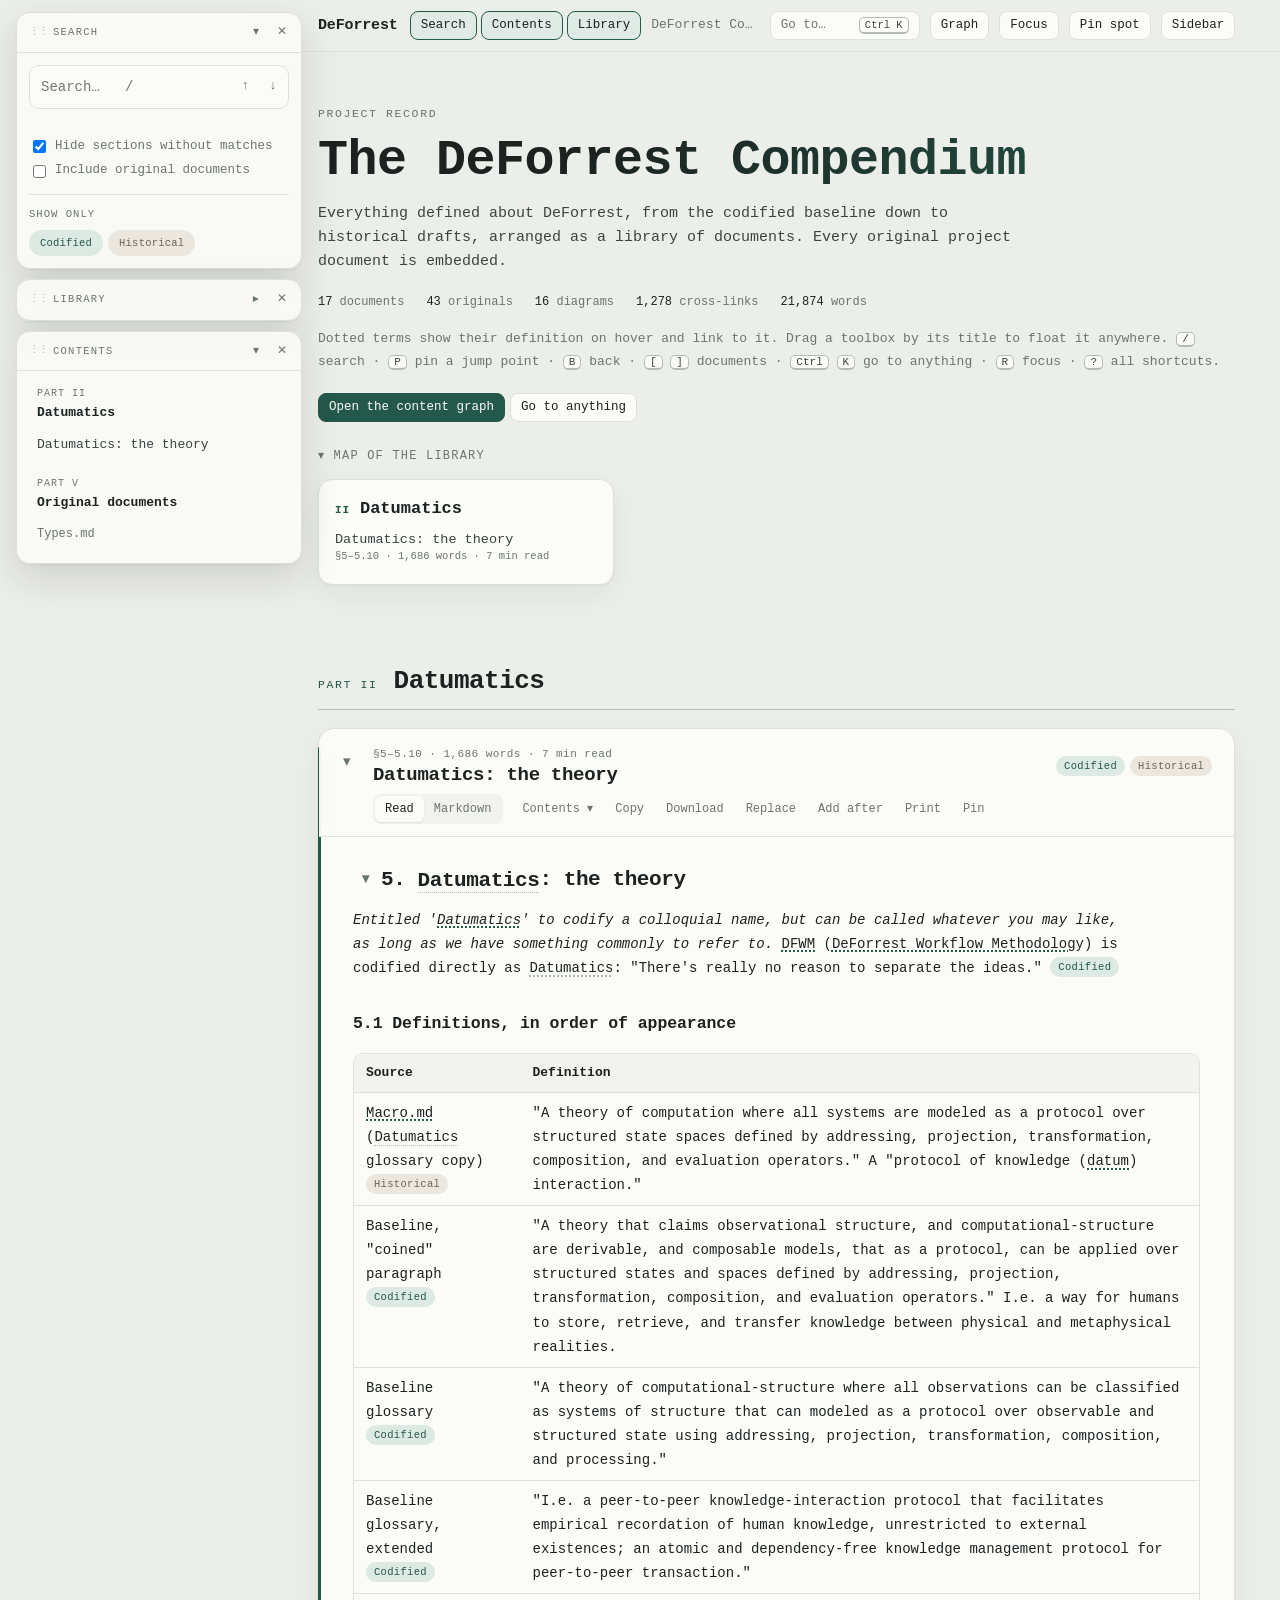
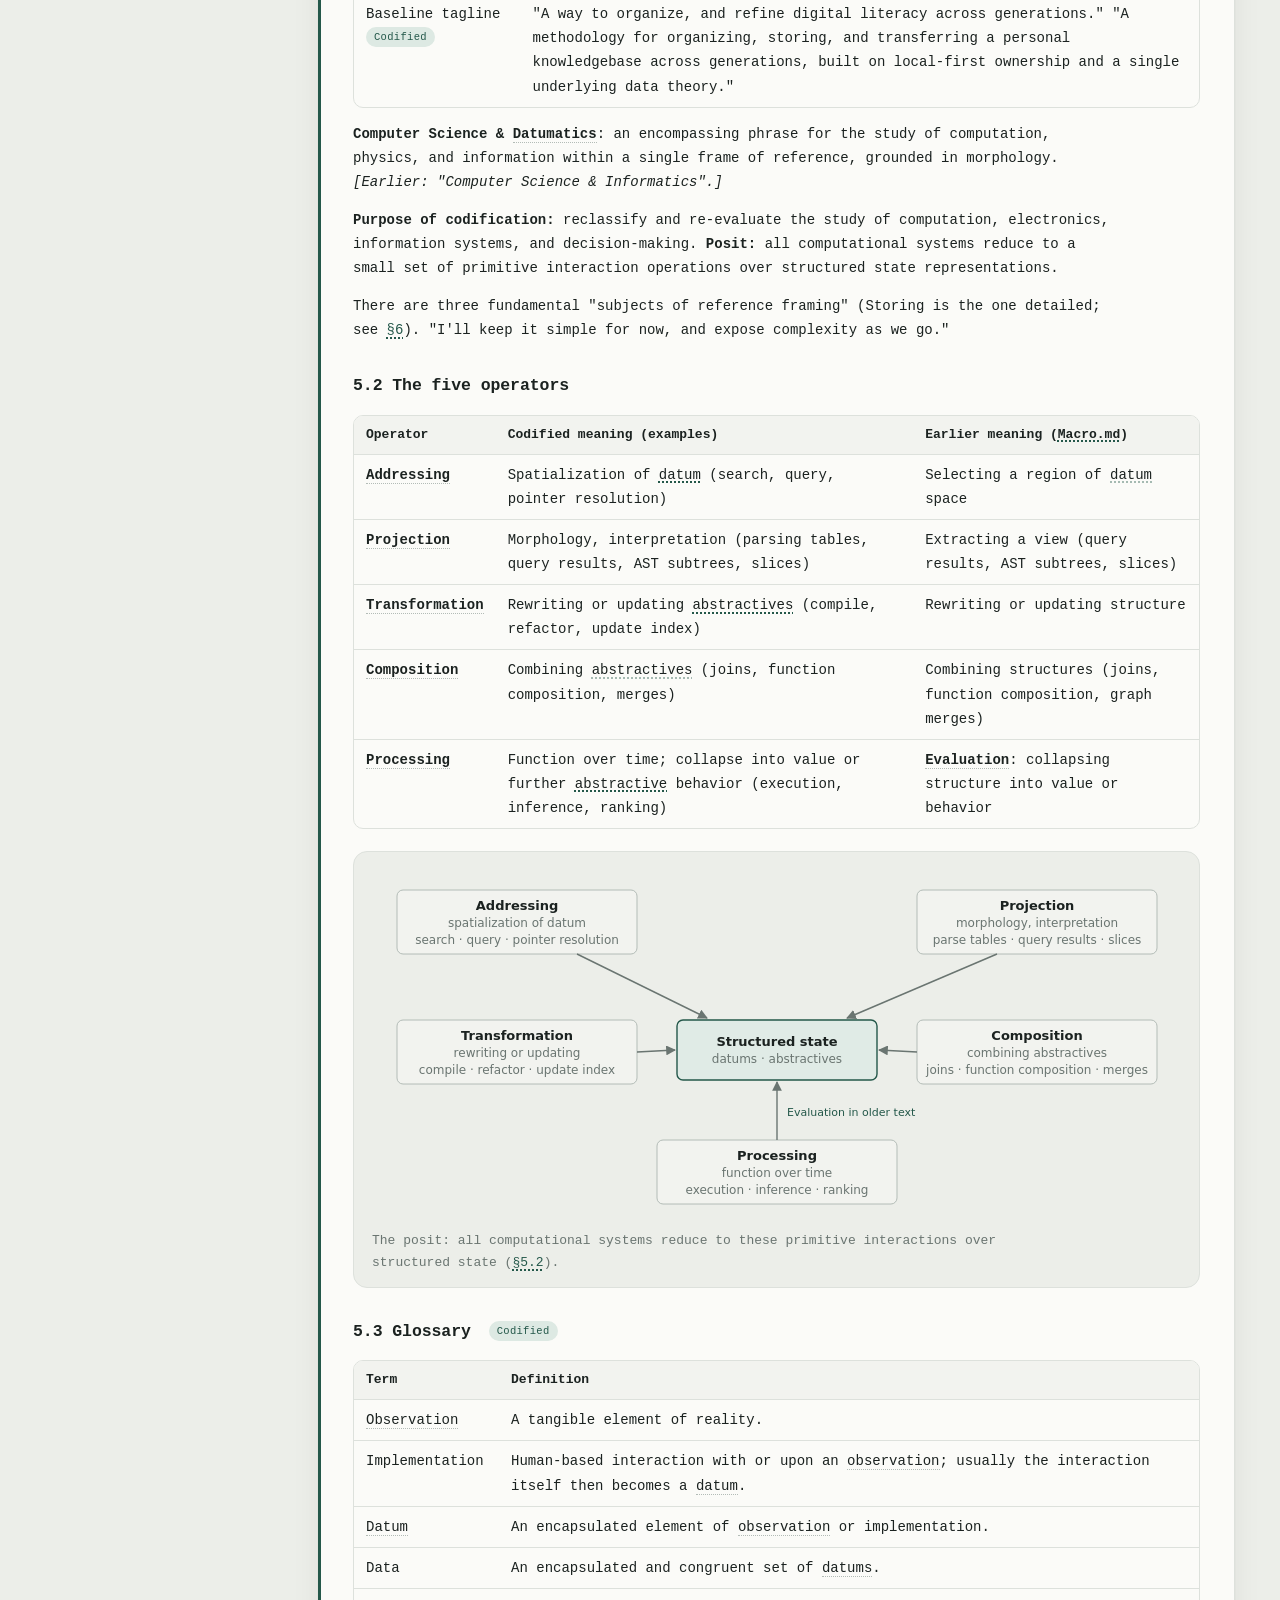
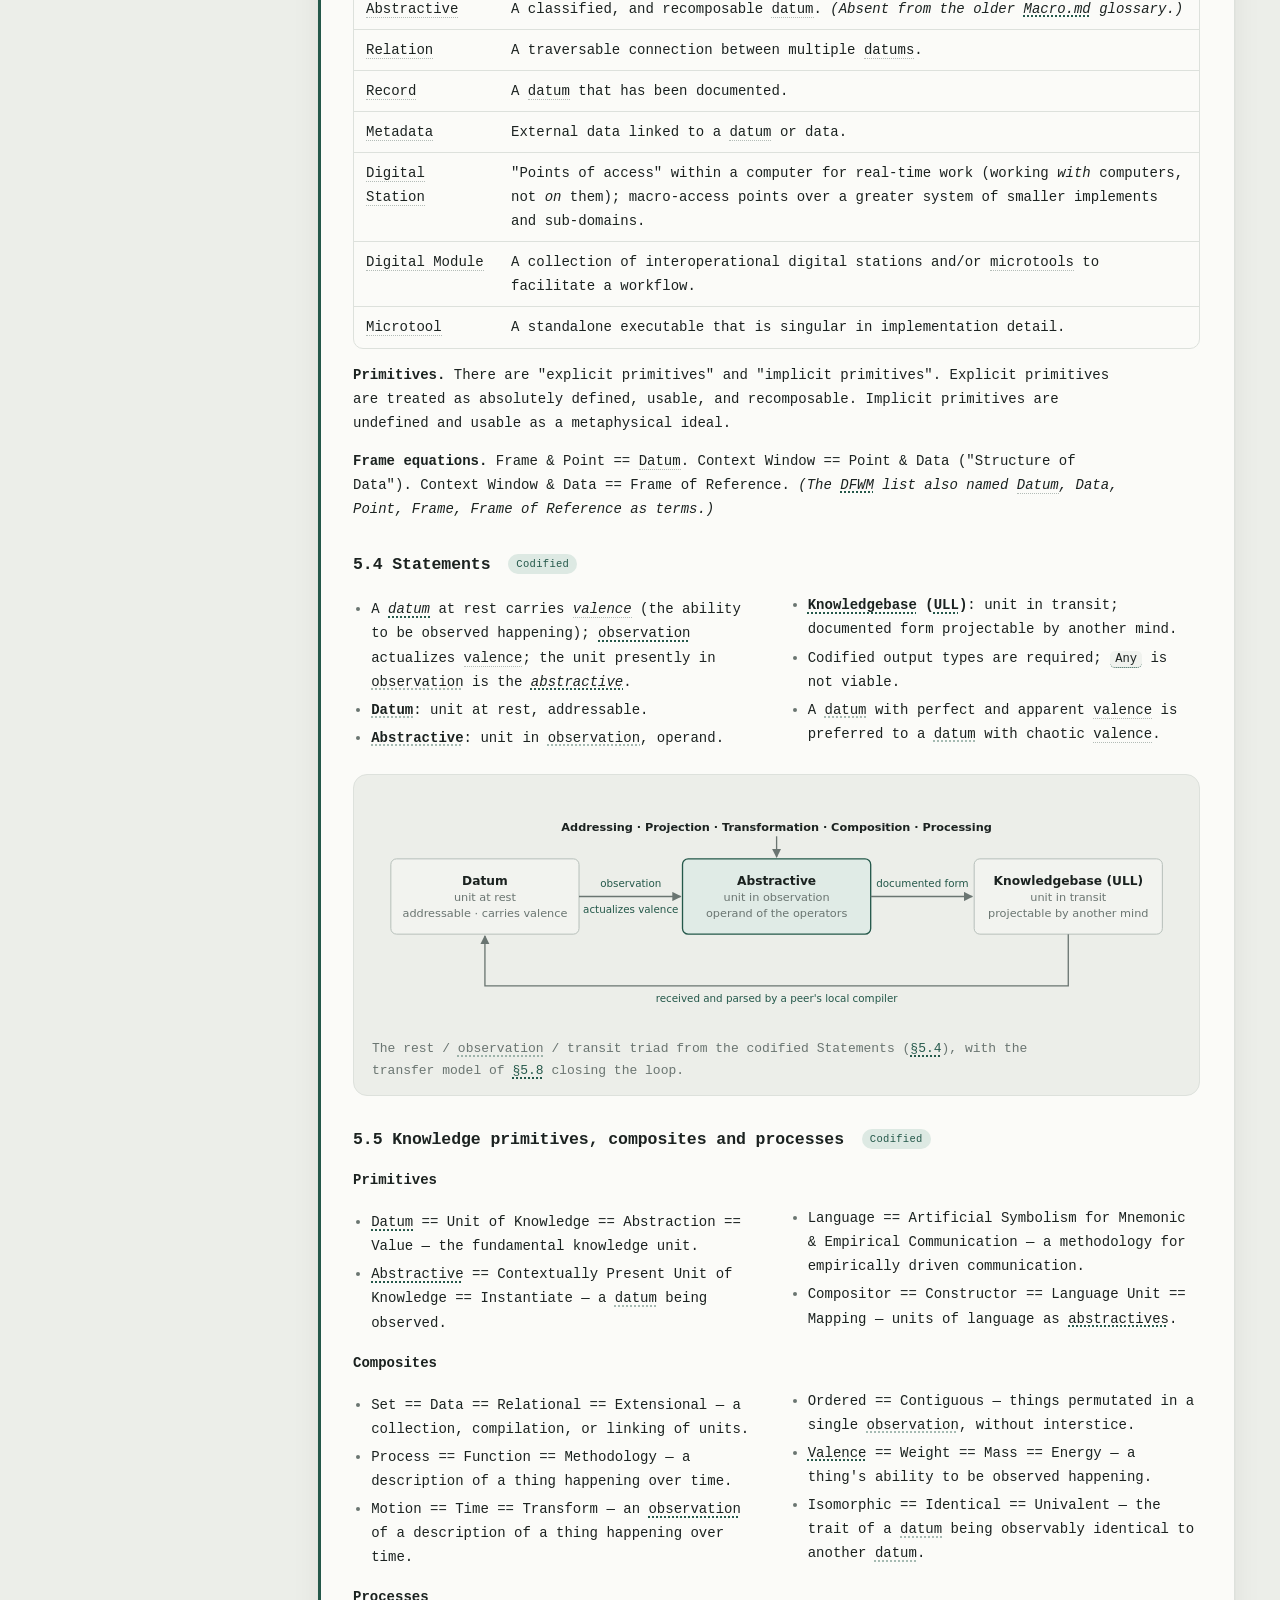
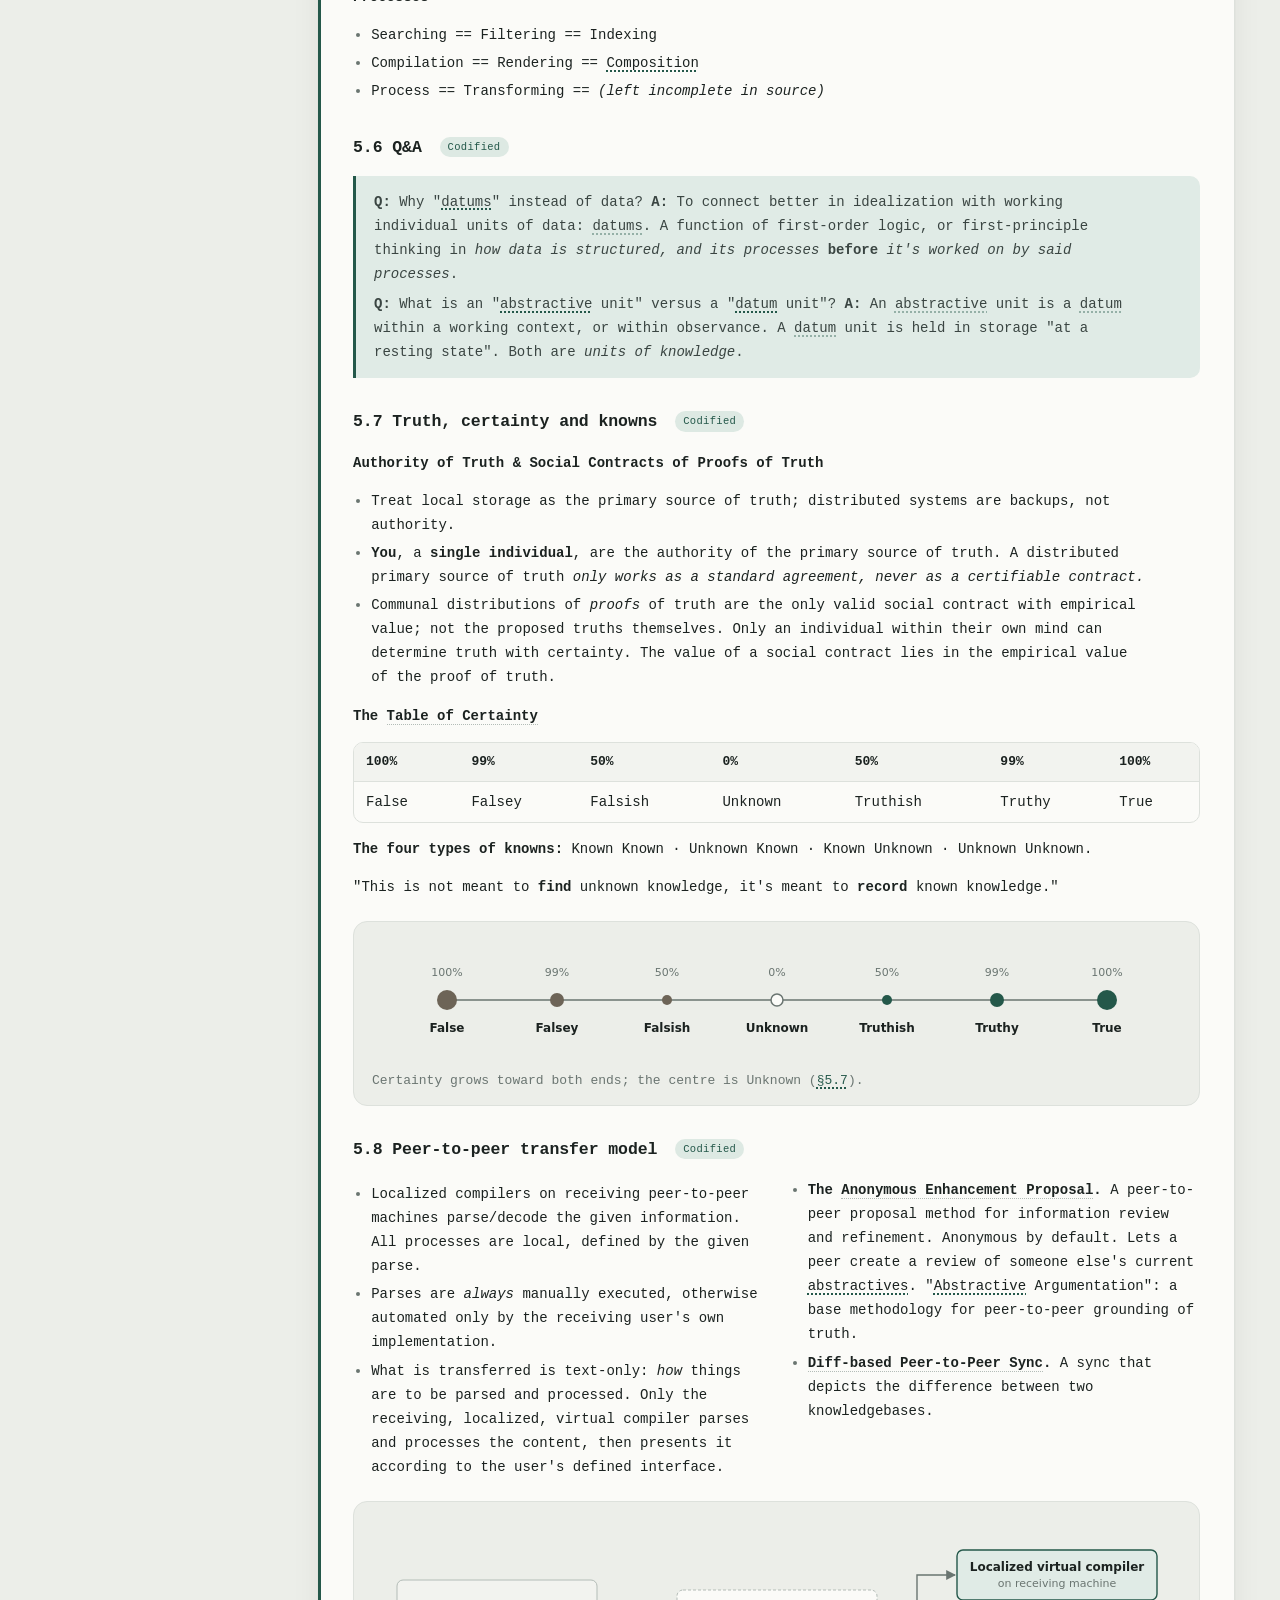
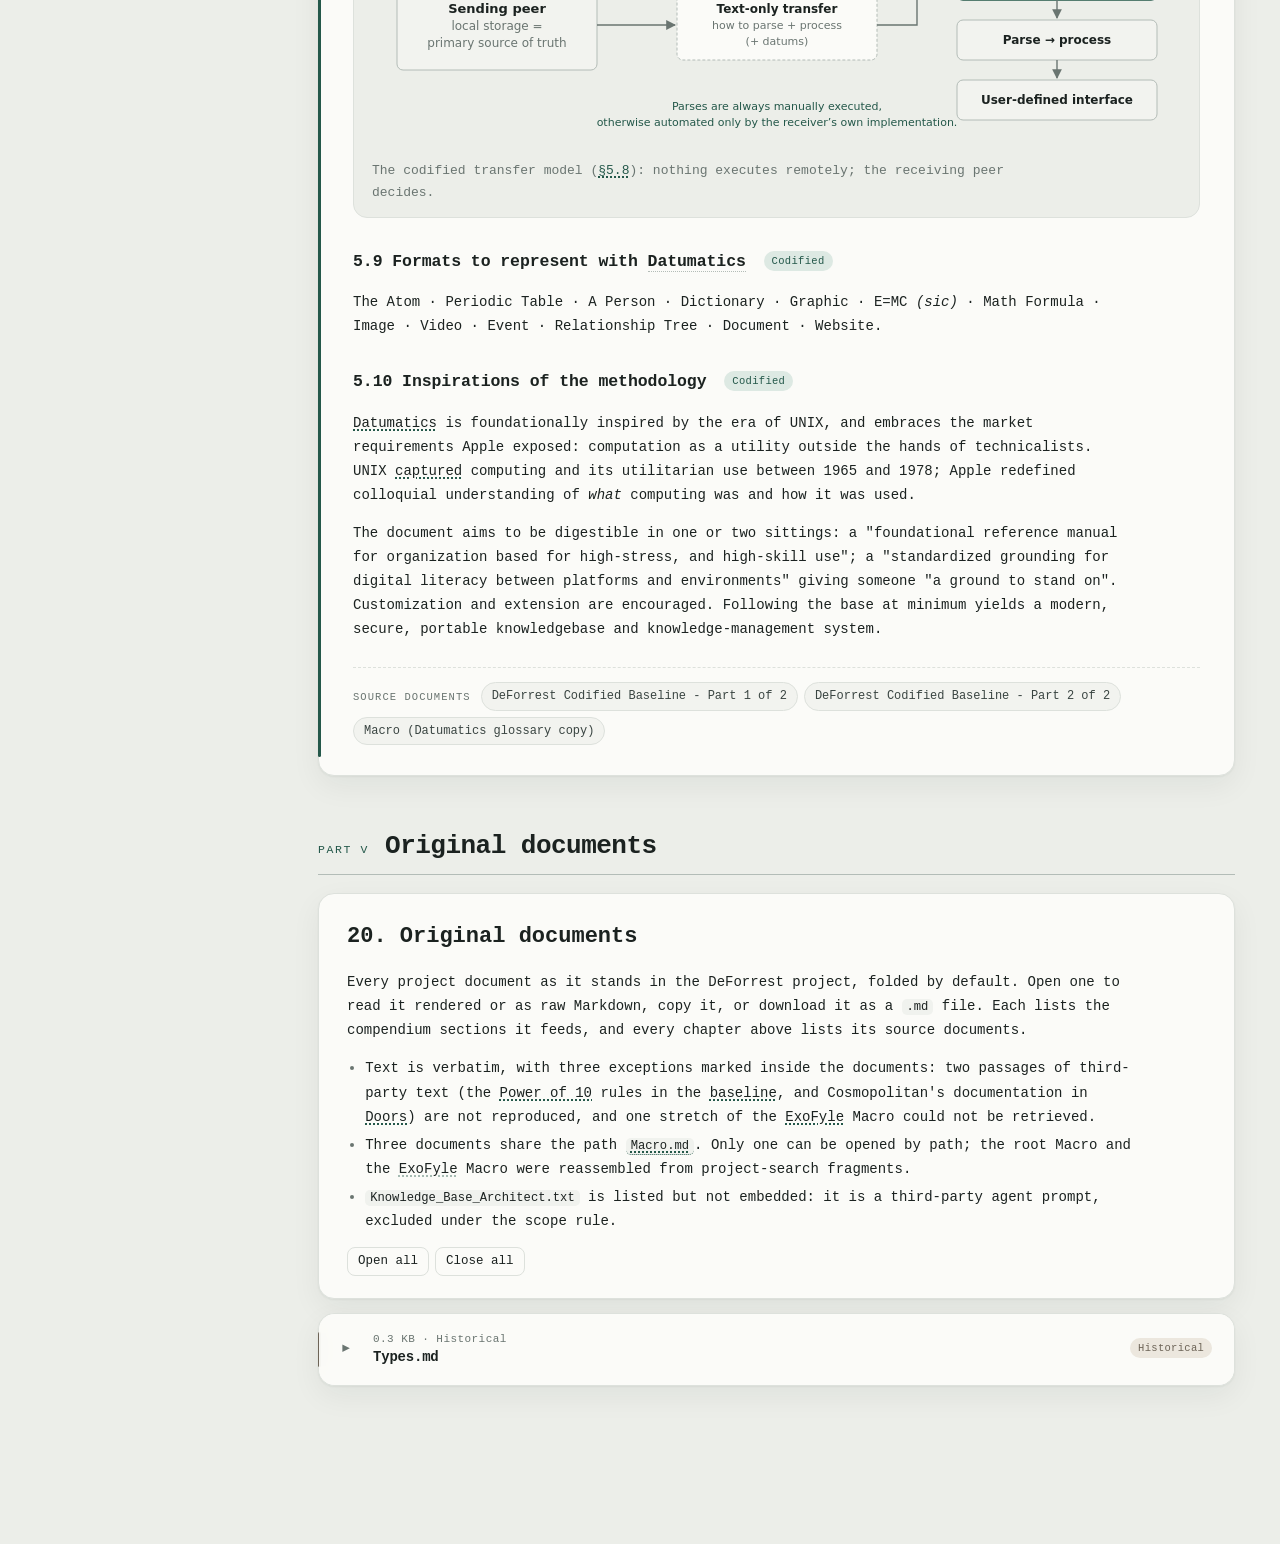
==== AI_Draft/index.html @ c31eb1cb "AI Draft to individual files, and begin migration" ====
<!DOCTYPE html>

<html lang="en">
<head>
<meta charset="utf-8"/>
<meta content="width=device-width, initial-scale=1" name="viewport"/>
<title>DeForrest Compendium</title>
<link rel="stylesheet" href="styles.css">

</head>
<body>
<div class="shell">
<div class="tb-stack" id="tb-stack">
<section aria-label="Search" class="toolbox" id="tb-search">
<header class="tb-head" title="Drag to move"><span aria-hidden="true" class="tb-grip">⋮⋮</span><span class="tb-title">Search</span>
<button aria-expanded="true" aria-label="Collapse Search" class="iconbtn" data-act="tb-collapse" type="button">▾</button><button aria-label="Hide Search" class="iconbtn" data-act="tb-hide" type="button">✕</button></header>
<div class="tb-body">
<div class="rail-block">
<div class="searchrow">
<input aria-label="Search" autocomplete="off" id="q" placeholder="Search…   /" spellcheck="false" type="search"/>
<button aria-label="Previous match" class="iconbtn" id="prevhit" title="Previous match (Shift+Enter)" type="button">↑</button>
<button aria-label="Next match" class="iconbtn" id="nexthit" title="Next match (Enter)" type="button">↓</button>
</div>
<div aria-live="polite" class="count" id="qcount"></div>
<div class="opts">
<label><input checked="" id="opt-hide" type="checkbox"/> Hide sections without matches</label>
<label><input id="opt-orig" type="checkbox"/> Include original documents</label>
</div>
</div>
<div class="rail-block">
<span class="rail-label">Show only</span>
<div class="chips" id="statuschips">
<button aria-pressed="false" class="chipbtn cod" data-st="cod" type="button">Codified</button>
<button aria-pressed="false" class="chipbtn his" data-st="his" type="button">Historical</button>
</div>
</div>
</div>
</section>
<section aria-label="Library" class="toolbox" id="tb-tools">
<header class="tb-head" title="Drag to move"><span aria-hidden="true" class="tb-grip">⋮⋮</span><span class="tb-title">Library</span>
<button aria-expanded="true" aria-label="Collapse Library" class="iconbtn" data-act="tb-collapse" type="button">▾</button><button aria-label="Hide Library" class="iconbtn" data-act="tb-hide" type="button">✕</button></header>
<div class="tb-body">
<div class="rail-block">
<div class="toolrow">
<button class="btn primary" data-act="add-doc" type="button">Add document</button>
<button class="btn" data-act="fold-all" type="button">Fold all</button>
<button class="btn" data-act="unfold-all" type="button">Unfold all</button>
<button class="btn" data-act="print-open" type="button">Print / PDF</button>
<button class="btn" data-act="theme" id="themebtn" type="button">Theme: auto</button>
<button aria-pressed="false" class="btn" data-act="edit-toggle" id="editbtn" type="button">Edit text</button>
<button aria-label="Keyboard shortcuts" class="btn" data-act="help" type="button">?</button>
<button class="btn" data-act="tb-reset" title="Put every toolbox back in the docked column" type="button">Reset toolboxes</button>
</div>
</div>
<div class="editpanel" id="editpanel">
<p id="editstatus">Edit text: choose “Edit section” on any section, change it, then press Done.</p>
<ul id="editlist"></ul>
<div class="toolrow">
<button class="btn primary" data-act="save-version" disabled="" id="savebtn" type="button">Write into page</button>
<button class="btn" data-act="download-html" type="button">Download page</button>
<button class="btn" data-act="copy-html" type="button">Copy HTML</button>
<button class="btn danger" data-act="discard" disabled="" id="discardbtn" type="button">Discard unsaved</button>
</div>
</div>
</div>
</section>
<section aria-label="Contents" class="toolbox" id="tb-contents">
<header class="tb-head" title="Drag to move"><span aria-hidden="true" class="tb-grip">⋮⋮</span><span class="tb-title">Contents</span>
<button aria-expanded="true" aria-label="Collapse Contents" class="iconbtn" data-act="tb-collapse" type="button">▾</button><button aria-label="Hide Contents" class="iconbtn" data-act="tb-hide" type="button">✕</button></header>
<div class="tb-body">
<nav aria-label="Contents" class="toc">

<div class="toc-part"><a class="toc-ptitle" href="#part-ii"><span>Part II</span>Datumatics</a><ol>
<li class="toc-doc"><a href="#d-datumatics-theory">Datumatics: the theory</a><ol><li class="lvl1"><a href="#datumatics">5. Datumatics: the theory</a></li><li class="lvl2"><a href="#datumatics-definitions">5.1 Definitions, in order of appearance</a></li><li class="lvl2"><a href="#operators">5.2 The five operators</a></li><li class="lvl2"><a href="#glossary">5.3 Glossary</a></li><li class="lvl2"><a href="#statements">5.4 Statements</a></li><li class="lvl2"><a href="#knowledge-primitives">5.5 Knowledge primitives, composites and processes</a></li><li class="lvl2"><a href="#datumatics-qa">5.6 Q&amp;A</a></li><li class="lvl2"><a href="#truth">5.7 Truth, certainty and knowns</a></li><li class="lvl2"><a href="#p2p-model">5.8 Peer-to-peer transfer model</a></li><li class="lvl2"><a href="#formats-to-represent">5.9 Formats to represent with Datumatics</a></li><li class="lvl2"><a href="#datumatics-inspiration">5.10 Inspirations of the methodology</a></li></ol></li>

</ol></div>

<div class="toc-part"><a class="toc-ptitle" href="#part-v"><span>Part V</span>Original documents</a><ol>

<li class="toc-orig"><a href="#doc-types">Types.md</a></li>

</ol></div>
</nav>
</div>
</section>
</div>
<main>
<div class="topbar">
<div aria-label="Toolboxes" class="tb-dock" role="toolbar"><span class="brandmark">DeForrest</span><button class="btn" data-act="tb-toggle" data-tb="tb-search" title="Show or hide the Search toolbox" type="button">Search</button><button class="btn" data-act="tb-toggle" data-tb="tb-contents" title="Show or hide the Contents toolbox" type="button">Contents</button><button class="btn" data-act="tb-toggle" data-tb="tb-tools" title="Show or hide the Library toolbox" type="button">Library</button></div>
<button class="btn" data-act="back" id="backbtn" title="Back to where you were (B)" type="button">← Back</button>
<div class="crumbs" id="crumbs">DeForrest Compendium</div>
<button class="btn kbtn" data-act="palette" title="Go to anything" type="button">Go to…<kbd>Ctrl K</kbd></button>
<button class="btn" data-act="graph" title="Content graph (V)" type="button">Graph</button>
<button aria-pressed="false" class="btn" data-act="focus" id="focusbtn" title="Focused reading (R)" type="button">Focus</button>
<button class="btn" data-act="pin-here" title="Pin this spot (P)" type="button">Pin spot</button>
<button aria-pressed="false" class="btn" data-act="pins-toggle" id="pinsbtn" title="Jump points and terms (J)" type="button">Sidebar<span class="pincount" id="pincount"></span></button>
<div class="progress" id="progress"></div>
</div>
<div class="wrap">
<header class="masthead">
<div class="eyebrow">Project record</div>
<h1 class="title">The DeForrest Compendium</h1>
<p class="lede">Everything defined about DeForrest, from the codified baseline down to historical drafts, arranged as a library of documents. Every original project document is embedded.</p>
<div class="facts">
<span><b>17</b> documents</span>
<span><b>43</b> originals</span>
<span><b>16</b> diagrams</span>
<span><b>1,278</b> cross-links</span>
<span><b>21,874</b> words</span>
</div>
<p class="hint">Dotted terms show their definition on hover and link to it. Drag a toolbox by its title to float it anywhere. <kbd>/</kbd> search · <kbd>P</kbd> pin a jump point · <kbd>B</kbd> back · <kbd>[</kbd> <kbd>]</kbd> documents · <kbd>Ctrl</kbd> <kbd>K</kbd> go to anything · <kbd>R</kbd> focus · <kbd>?</kbd> all shortcuts.</p>
<div class="toolrow" style="margin-top:20px"><button class="btn primary" data-act="graph" type="button">Open the content graph</button><button class="btn" data-act="palette" type="button">Go to anything</button></div>
<details class="mapwrap" open=""><summary>Map of the library</summary><nav aria-label="Map of this document" class="docmap"><div class="mappart"><a class="mapptitle" href="#part-ii"><span class="mapnum">II</span>Datumatics</a><ul><li><a href="#d-datumatics-theory">Datumatics: the theory</a> <span class="mapk">§5–5.10 · 1,686 words · 7 min read</span></li></ul></div></nav></details>
</header>
<div id="print-front"></div>
<div id="doc"><div id="library"><section class="lib-part" id="part-ii"><header class="part-head"><span class="part-kicker">Part II</span><h1 class="part-title">Datumatics</h1></header><article class="dcard" data-doc="datumatics-theory" data-status="cod his" data-title="Datumatics: the theory" id="d-datumatics-theory"><header class="d-head"><button aria-expanded="true" aria-label="Fold document" class="d-fold" data-act="dfold" type="button">▾</button><div class="d-titles"><div class="d-kicker">§5–5.10 · 1,686 words · 7 min read</div><div aria-level="2" class="d-title" role="heading">Datumatics: the theory</div></div><div class="d-tags"><span class="tag cod" data-tip="Codified: text from Robert’s codified baseline. Authoritative." tabindex="0">Codified</span><span class="tag his" data-tip="Historical: earlier project documents. Uncodified; the baseline governs on conflict." tabindex="0">Historical</span></div><div class="d-bar" role="toolbar"><div class="seg"><button class="segbtn on" data-act="view-rendered" type="button">Read</button><button class="segbtn" data-act="view-raw" type="button">Markdown</button></div><button class="tbtn" data-act="copy-raw" data-tip="Copy this document as Markdown" type="button">Copy</button><button class="tbtn" data-act="dl-doc" data-tip="Download as Markdown; diagrams are included as SVG files in a .zip" type="button">Download</button><button class="tbtn" data-act="replace-doc" data-tip="Replace this document with an uploaded file" type="button">Replace</button><button class="tbtn" data-act="add-after" data-tip="Add a new document after this one" type="button">Add after</button><button class="tbtn" data-act="print-doc" data-tip="Print this document (US Letter or A4), or save it as a PDF" type="button">Print</button><button class="tbtn" data-act="pin-doc" data-tip="Pin this document to the jump list" type="button">Pin</button></div></header><div class="d-body"><div class="d-view d-rendered"><section class="chapter" id="sec-datumatics"><h1 id="datumatics"><button aria-expanded="true" aria-label="Fold chapter" class="fold" data-act="fold" type="button">▾</button>5. <span class="gl" data-tip="Datumatics: a theory of computational structure in which observations are systems of structure, modeled as a protocol over observable, structured state. Absorbed DFWM." tabindex="0">Datumatics</span>: the theory<button aria-label="Copy link to this section" class="hlink" data-act="copy-link" data-id="datumatics" data-tip="Copy link to this section" type="button">#</button></h1>
<div class="part intro" data-pid="datumatics-intro" data-status="cod"><p><em>Entitled '<a class="xref term" data-tip="Datumatics: a theory of computational structure in which observations are systems of structure, modeled as a protocol over observable, structured state. Absorbed DFWM." href="#datumatics-definitions">Datumatics</a>' to codify a colloquial name, but can be called whatever you may like, as long as we have something commonly to refer to.</em> <a class="xref term" data-tip="DeForrest Workflow Methodology: the retired name, codified directly as Datumatics." href="#methodology">DFWM</a> (<a class="xref term" data-tip="DeForrest Workflow Methodology (DFWM): retired name, codified directly as Datumatics." href="#methodology">DeForrest Workflow Methodology</a>) is codified directly as <a class="xref term rep" data-tip="Datumatics: a theory of computational structure in which observations are systems of structure, modeled as a protocol over observable, structured state. Absorbed DFWM." href="#datumatics-definitions">Datumatics</a>: "There's really no reason to separate the ideas." <span class="tag cod" data-tip="Codified: text from Robert’s codified baseline. Authoritative." tabindex="0">Codified</span></p></div>
<div class="part" data-pid="datumatics-definitions" data-status="cod his"><h2 id="datumatics-definitions">5.1 Definitions, in order of appearance<button aria-label="Copy link to this section" class="hlink" data-act="copy-link" data-id="datumatics-definitions" data-tip="Copy link to this section" type="button">#</button></h2>
<div class="scroll"><table>
<thead>
<tr>
<th>Source</th>
<th>Definition</th>
</tr>
</thead>
<tbody>
<tr>
<td><a class="xref term" data-tip="Macro.md: the top-most root file of any subject or project." href="#kb-structure">Macro.md</a> (<span class="gl" data-tip="Datumatics: a theory of computational structure in which observations are systems of structure, modeled as a protocol over observable, structured state. Absorbed DFWM." tabindex="0">Datumatics</span> glossary copy) <span class="tag his" data-tip="Historical: earlier project documents. Uncodified; the baseline governs on conflict." tabindex="0">Historical</span></td>
<td>"A theory of computation where all systems are modeled as a protocol over structured state spaces defined by addressing, projection, transformation, composition, and evaluation operators." A "protocol of knowledge (<a class="xref term" data-tip="Datum: an encapsulated element of observation or implementation. At rest, addressable, carries valence." href="#glossary">datum</a>) interaction."</td>
</tr>
<tr>
<td>Baseline, "coined" paragraph <span class="tag cod" data-tip="Codified: text from Robert’s codified baseline. Authoritative." tabindex="0">Codified</span></td>
<td>"A theory that claims observational structure, and computational-structure are derivable, and composable models, that as a protocol, can be applied over structured states and spaces defined by addressing, projection, transformation, composition, and evaluation operators." I.e. a way for humans to store, retrieve, and transfer knowledge between physical and metaphysical realities.</td>
</tr>
<tr>
<td>Baseline glossary <span class="tag cod" data-tip="Codified: text from Robert’s codified baseline. Authoritative." tabindex="0">Codified</span></td>
<td>"A theory of computational-structure where all observations can be classified as systems of structure that can modeled as a protocol over observable and structured state using addressing, projection, transformation, composition, and processing."</td>
</tr>
<tr>
<td>Baseline glossary, extended <span class="tag cod" data-tip="Codified: text from Robert’s codified baseline. Authoritative." tabindex="0">Codified</span></td>
<td>"I.e. a peer-to-peer knowledge-interaction protocol that facilitates empirical recordation of human knowledge, unrestricted to external existences; an atomic and dependency-free knowledge management protocol for peer-to-peer transaction."</td>
</tr>
<tr>
<td>Baseline tagline <span class="tag cod" data-tip="Codified: text from Robert’s codified baseline. Authoritative." tabindex="0">Codified</span></td>
<td>"A way to organize, and refine digital literacy across generations." "A methodology for organizing, storing, and transferring a personal knowledgebase across generations, built on local-first ownership and a single underlying data theory."</td>
</tr>
</tbody>
</table></div>
<p><strong>Computer Science &amp; <span class="gl" data-tip="Datumatics: a theory of computational structure in which observations are systems of structure, modeled as a protocol over observable, structured state. Absorbed DFWM." tabindex="0">Datumatics</span></strong>: an encompassing phrase for the study of computation, physics, and information within a single frame of reference, grounded in morphology. <em>[Earlier: "Computer Science &amp; Informatics".]</em></p>
<p><strong>Purpose of codification:</strong> reclassify and re-evaluate the study of computation, electronics, information systems, and decision-making.
<strong>Posit:</strong> all computational systems reduce to a small set of primitive interaction operations over structured state representations.</p>
<p>There are three fundamental "subjects of reference framing" (Storing is the one detailed; see <a class="xref secref" data-tip="6. Datumatics: the methodology (formerly DFWM)" href="#methodology">§6</a>). "I'll keep it simple for now, and expose complexity as we go."</p>
</div><div class="part" data-pid="operators" data-status="mixed"><h2 id="operators">5.2 The five operators<button aria-label="Copy link to this section" class="hlink" data-act="copy-link" data-id="operators" data-tip="Copy link to this section" type="button">#</button></h2>
<div class="scroll"><table>
<thead>
<tr>
<th>Operator</th>
<th>Codified meaning (examples)</th>
<th>Earlier meaning (<a class="xref term" data-tip="Macro.md: the top-most root file of any subject or project." href="#kb-structure">Macro.md</a>)</th>
</tr>
</thead>
<tbody>
<tr>
<td><strong><span class="gl" data-tip="Addressing: spatialization of datum (search, query, pointer resolution)." tabindex="0">Addressing</span></strong></td>
<td>Spatialization of <a class="xref term" data-tip="Datum: an encapsulated element of observation or implementation. At rest, addressable, carries valence." href="#glossary">datum</a> (search, query, pointer resolution)</td>
<td>Selecting a region of <a class="xref term rep" data-tip="Datum: an encapsulated element of observation or implementation. At rest, addressable, carries valence." href="#glossary">datum</a> space</td>
</tr>
<tr>
<td><strong><span class="gl" data-tip="Projection: morphology and interpretation (parse tables, query results, slices)." tabindex="0">Projection</span></strong></td>
<td>Morphology, interpretation (parsing tables, query results, AST subtrees, slices)</td>
<td>Extracting a view (query results, AST subtrees, slices)</td>
</tr>
<tr>
<td><strong><span class="gl" data-tip="Transformation: rewriting or updating abstractives (compile, refactor, reindex)." tabindex="0">Transformation</span></strong></td>
<td>Rewriting or updating <a class="xref term" data-tip="Abstractives: classified, recomposable datums; units in observation." href="#glossary">abstractives</a> (compile, refactor, update index)</td>
<td>Rewriting or updating structure</td>
</tr>
<tr>
<td><strong><span class="gl" data-tip="Composition: combining abstractives (joins, function composition, merges)." tabindex="0">Composition</span></strong></td>
<td>Combining <a class="xref term rep" data-tip="Abstractives: classified, recomposable datums; units in observation." href="#glossary">abstractives</a> (joins, function composition, merges)</td>
<td>Combining structures (joins, function composition, graph merges)</td>
</tr>
<tr>
<td><strong><span class="gl" data-tip="Processing: function over time; collapse into value or further abstractive behavior. The codified fifth operator." tabindex="0">Processing</span></strong></td>
<td>Function over time; collapse into value or further <a class="xref term" data-tip="Abstractive: a classified, recomposable datum; the unit in observation; the operand." href="#glossary">abstractive</a> behavior (execution, inference, ranking)</td>
<td><strong><span class="gl" data-tip="Evaluation: the older name for the fifth operator." tabindex="0">Evaluation</span></strong>: collapsing structure into value or behavior</td>
</tr>
</tbody>
</table></div>
<figure class="dg" data-fig="operators"><div class="dg-wrap"><svg aria-label="Five operators acting on structured state" role="img" style="max-width:800px" viewbox="0 0 800 350"><defs><marker id="f5-a" markerheight="7" markerwidth="7" orient="auto-start-reverse" refx="9" refy="5" viewbox="0 0 10 10"><path class="ah" d="M0,0 L10,5 L0,10 z"></path></marker></defs><rect class="na" height="60" rx="6" width="200" x="300" y="150"></rect><text class="tb" font-size="13" text-anchor="middle" x="400.0" y="176.1">Structured state</text><text class="ts" font-size="12" text-anchor="middle" x="400.0" y="193.1">datums · abstractives</text><rect class="n" height="64" rx="6" width="240" x="20" y="20"></rect><text class="tb" font-size="13" text-anchor="middle" x="140.0" y="39.5">Addressing</text><text class="ts" font-size="12" text-anchor="middle" x="140.0" y="56.5">spatialization of datum</text><text class="ts" font-size="12" text-anchor="middle" x="140.0" y="73.5">search · query · pointer resolution</text><rect class="n" height="64" rx="6" width="240" x="540" y="20"></rect><text class="tb" font-size="13" text-anchor="middle" x="660.0" y="39.5">Projection</text><text class="ts" font-size="12" text-anchor="middle" x="660.0" y="56.5">morphology, interpretation</text><text class="ts" font-size="12" text-anchor="middle" x="660.0" y="73.5">parse tables · query results · slices</text><rect class="n" height="64" rx="6" width="240" x="20" y="150"></rect><text class="tb" font-size="13" text-anchor="middle" x="140.0" y="169.6">Transformation</text><text class="ts" font-size="12" text-anchor="middle" x="140.0" y="186.6">rewriting or updating</text><text class="ts" font-size="12" text-anchor="middle" x="140.0" y="203.6">compile · refactor · update index</text><rect class="n" height="64" rx="6" width="240" x="540" y="150"></rect><text class="tb" font-size="13" text-anchor="middle" x="660.0" y="169.6">Composition</text><text class="ts" font-size="12" text-anchor="middle" x="660.0" y="186.6">combining abstractives</text><text class="ts" font-size="12" text-anchor="middle" x="660.0" y="203.6">joins · function composition · merges</text><rect class="n" height="64" rx="6" width="240" x="280" y="270"></rect><text class="tb" font-size="13" text-anchor="middle" x="400.0" y="289.6">Processing</text><text class="ts" font-size="12" text-anchor="middle" x="400.0" y="306.6">function over time</text><text class="ts" font-size="12" text-anchor="middle" x="400.0" y="323.6">execution · inference · ranking</text><polyline class="e" fill="none" marker-end="url(#f5-a)" points="200,84 330,148"></polyline><polyline class="e" fill="none" marker-end="url(#f5-a)" points="620,84 470,148"></polyline><polyline class="e" fill="none" marker-end="url(#f5-a)" points="260,182 298,180"></polyline><polyline class="e" fill="none" marker-end="url(#f5-a)" points="540,182 502,180"></polyline><polyline class="e" fill="none" marker-end="url(#f5-a)" points="400,270 400,212"></polyline><text class="tl" font-size="11" text-anchor="start" x="410" y="246">Evaluation in older text</text></svg></div><figcaption>The posit: all computational systems reduce to these primitive interactions over structured state (<a class="xref secref" data-tip="5.2 The five operators" href="#operators">§5.2</a>).</figcaption></figure></div><div class="part" data-pid="glossary" data-status="cod"><h2 id="glossary">5.3 Glossary <span class="tag cod" data-tip="Codified: text from Robert’s codified baseline. Authoritative." tabindex="0">Codified</span><button aria-label="Copy link to this section" class="hlink" data-act="copy-link" data-id="glossary" data-tip="Copy link to this section" type="button">#</button></h2>
<div class="scroll"><table>
<thead>
<tr>
<th>Term</th>
<th>Definition</th>
</tr>
</thead>
<tbody>
<tr>
<td><span class="gl" data-tip="Observation: a tangible element of reality." tabindex="0">Observation</span></td>
<td>A tangible element of reality.</td>
</tr>
<tr>
<td>Implementation</td>
<td>Human-based interaction with or upon an <span class="gl" data-tip="Observation: a tangible element of reality." tabindex="0">observation</span>; usually the interaction itself then becomes a <span class="gl" data-tip="Datum: an encapsulated element of observation or implementation. At rest, addressable, carries valence." tabindex="0">datum</span>.</td>
</tr>
<tr>
<td><span class="gl" data-tip="Datum: an encapsulated element of observation or implementation. At rest, addressable, carries valence." tabindex="0">Datum</span></td>
<td>An encapsulated element of <span class="gl" data-tip="Observation: a tangible element of reality." tabindex="0">observation</span> or implementation.</td>
</tr>
<tr>
<td>Data</td>
<td>An encapsulated and congruent set of <span class="gl" data-tip="Datums: encapsulated elements of observation or implementation; individual units of data." tabindex="0">datums</span>.</td>
</tr>
<tr>
<td><span class="gl" data-tip="Abstractive: a classified, recomposable datum; the unit in observation; the operand." tabindex="0">Abstractive</span></td>
<td>A classified, and recomposable <span class="gl" data-tip="Datum: an encapsulated element of observation or implementation. At rest, addressable, carries valence." tabindex="0">datum</span>. <em>(Absent from the older <a class="xref term" data-tip="Macro.md: the top-most root file of any subject or project." href="#kb-structure">Macro.md</a> glossary.)</em></td>
</tr>
<tr>
<td><span class="gl" data-tip="Relation: a traversable connection between multiple datums." tabindex="0">Relation</span></td>
<td>A traversable connection between multiple <span class="gl" data-tip="Datums: encapsulated elements of observation or implementation; individual units of data." tabindex="0">datums</span>.</td>
</tr>
<tr>
<td><span class="gl" data-tip="Record: a datum that has been documented." tabindex="0">Record</span></td>
<td>A <span class="gl" data-tip="Datum: an encapsulated element of observation or implementation. At rest, addressable, carries valence." tabindex="0">datum</span> that has been documented.</td>
</tr>
<tr>
<td><span class="gl" data-tip="Metadata: external data linked to a datum or data." tabindex="0">Metadata</span></td>
<td>External data linked to a <span class="gl" data-tip="Datum: an encapsulated element of observation or implementation. At rest, addressable, carries valence." tabindex="0">datum</span> or data.</td>
</tr>
<tr>
<td><span class="gl" data-tip="Digital Station: a macro-access point for real-time work, working with computers rather than on them." tabindex="0">Digital Station</span></td>
<td>"Points of access" within a computer for real-time work (working <em>with</em> computers, not <em>on</em> them); macro-access points over a greater system of smaller implements and sub-domains.</td>
</tr>
<tr>
<td><span class="gl" data-tip="Digital Module: a collection of interoperating digital stations and/or microtools that facilitate a workflow." tabindex="0">Digital Module</span></td>
<td>A collection of interoperational digital stations and/or <span class="gl" data-tip="Microtool: a standalone executable that is singular in implementation detail." tabindex="0">microtools</span> to facilitate a workflow.</td>
</tr>
<tr>
<td><span class="gl" data-tip="Microtool: a standalone executable that is singular in implementation detail." tabindex="0">Microtool</span></td>
<td>A standalone executable that is singular in implementation detail.</td>
</tr>
</tbody>
</table></div>
<p><strong>Primitives.</strong> There are "explicit primitives" and "implicit primitives". Explicit primitives are treated as absolutely defined, usable, and recomposable. Implicit primitives are undefined and usable as a metaphysical ideal.</p>
<p><strong>Frame equations.</strong> Frame &amp; Point == <span class="gl" data-tip="Datum: an encapsulated element of observation or implementation. At rest, addressable, carries valence." tabindex="0">Datum</span>. Context Window == Point &amp; Data ("Structure of Data"). Context Window &amp; Data == Frame of Reference. <em>(The <a class="xref term" data-tip="DeForrest Workflow Methodology: the retired name, codified directly as Datumatics." href="#methodology">DFWM</a> list also named <span class="gl" data-tip="Datum: an encapsulated element of observation or implementation. At rest, addressable, carries valence." tabindex="0">Datum</span>, Data, Point, Frame, Frame of Reference as terms.)</em></p>
</div><div class="part" data-pid="statements" data-status="cod"><h2 id="statements">5.4 Statements <span class="tag cod" data-tip="Codified: text from Robert’s codified baseline. Authoritative." tabindex="0">Codified</span><button aria-label="Copy link to this section" class="hlink" data-act="copy-link" data-id="statements" data-tip="Copy link to this section" type="button">#</button></h2>
<ul class="cols2">
<li>A <em><a class="xref term" data-tip="Datum: an encapsulated element of observation or implementation. At rest, addressable, carries valence." href="#glossary">datum</a></em> at rest carries <em><span class="gl" data-tip="Valence: a datum’s ability to be observed happening; observation actualizes it." tabindex="0">valence</span></em> (the ability to be observed happening); <a class="xref term" data-tip="Observation: a tangible element of reality." href="#glossary">observation</a> actualizes <span class="gl" data-tip="Valence: a datum’s ability to be observed happening; observation actualizes it." tabindex="0">valence</span>; the unit presently in <a class="xref term rep" data-tip="Observation: a tangible element of reality." href="#glossary">observation</a> is the <em><a class="xref term" data-tip="Abstractive: a classified, recomposable datum; the unit in observation; the operand." href="#glossary">abstractive</a></em>.</li>
<li><strong><a class="xref term rep" data-tip="Datum: an encapsulated element of observation or implementation. At rest, addressable, carries valence." href="#glossary">Datum</a></strong>: unit at rest, addressable.</li>
<li><strong><a class="xref term rep" data-tip="Abstractive: a classified, recomposable datum; the unit in observation; the operand." href="#glossary">Abstractive</a></strong>: unit in <a class="xref term rep" data-tip="Observation: a tangible element of reality." href="#glossary">observation</a>, operand.</li>
<li><strong><a class="xref term" data-tip="Knowledgebase: the storage root for knowledge-notation; as ULL, the unit in transit." href="#storage">Knowledgebase</a> (<a class="xref term" data-tip="Universal Logic Language: the syntax and schema layer of Datumatics; the knowledgebase as unit in transit." href="#ull">ULL</a>)</strong>: unit in transit; documented form projectable by another mind.</li>
<li>Codified output types are required; <code class="gl" data-tip='Any: "Any is not viable" for codified output types.' tabindex="0">Any</code> is not viable.</li>
<li>A <a class="xref term rep" data-tip="Datum: an encapsulated element of observation or implementation. At rest, addressable, carries valence." href="#glossary">datum</a> with perfect and apparent <span class="gl" data-tip="Valence: a datum’s ability to be observed happening; observation actualizes it." tabindex="0">valence</span> is preferred to a <a class="xref term rep" data-tip="Datum: an encapsulated element of observation or implementation. At rest, addressable, carries valence." href="#glossary">datum</a> with chaotic <span class="gl" data-tip="Valence: a datum’s ability to be observed happening; observation actualizes it." tabindex="0">valence</span>.</li>
</ul>
<figure class="dg" data-fig="datum-states"><div class="dg-wrap"><svg aria-label="Datum at rest becomes an abstractive in observation and a knowledgebase in transit" role="img" style="max-width:860px" viewbox="0 0 860 250"><defs><marker id="f4-a" markerheight="7" markerwidth="7" orient="auto-start-reverse" refx="9" refy="5" viewbox="0 0 10 10"><path class="ah" d="M0,0 L10,5 L0,10 z"></path></marker></defs><rect class="n" height="80" rx="6" width="200" x="20" y="70"></rect><text class="tb" font-size="13" text-anchor="middle" x="120.0" y="97.5">Datum</text><text class="ts" font-size="12" text-anchor="middle" x="120.0" y="114.5">unit at rest</text><text class="ts" font-size="12" text-anchor="middle" x="120.0" y="131.6">addressable · carries valence</text><rect class="na" height="80" rx="6" width="200" x="330" y="70"></rect><text class="tb" font-size="13" text-anchor="middle" x="430.0" y="97.5">Abstractive</text><text class="ts" font-size="12" text-anchor="middle" x="430.0" y="114.5">unit in observation</text><text class="ts" font-size="12" text-anchor="middle" x="430.0" y="131.6">operand of the operators</text><rect class="n" height="80" rx="6" width="200" x="640" y="70"></rect><text class="tb" font-size="13" text-anchor="middle" x="740.0" y="97.5">Knowledgebase (ULL)</text><text class="ts" font-size="12" text-anchor="middle" x="740.0" y="114.5">unit in transit</text><text class="ts" font-size="12" text-anchor="middle" x="740.0" y="131.6">projectable by another mind</text><polyline class="e" fill="none" marker-end="url(#f4-a)" points="220,110 328,110"></polyline><text class="tl" font-size="11" text-anchor="middle" x="275" y="100">observation</text><text class="tl" font-size="11" text-anchor="middle" x="275" y="128">actualizes valence</text><polyline class="e" fill="none" marker-end="url(#f4-a)" points="530,110 638,110"></polyline><text class="tl" font-size="11" text-anchor="middle" x="585" y="100">documented form</text><polyline class="e" fill="none" marker-end="url(#f4-a)" points="740,150 740,205 120,205 120,152"></polyline><text class="tl" font-size="11" text-anchor="middle" x="430" y="222">received and parsed by a peer's local compiler</text><text class="tb" font-size="12" text-anchor="middle" x="430" y="40">Addressing · Projection · Transformation · Composition · Processing</text><polyline class="e" fill="none" marker-end="url(#f4-a)" points="430,46 430,68"></polyline></svg></div><figcaption>The rest / <a class="xref term rep" data-tip="Observation: a tangible element of reality." href="#glossary">observation</a> / transit triad from the codified Statements (<a class="xref secref" data-tip="5.4 Statements" href="#statements">§5.4</a>), with the transfer model of <a class="xref secref" data-tip="5.8 Peer-to-peer transfer model" href="#p2p-model">§5.8</a> closing the loop.</figcaption></figure></div><div class="part" data-pid="knowledge-primitives" data-status="cod"><h2 id="knowledge-primitives">5.5 Knowledge primitives, composites and processes <span class="tag cod" data-tip="Codified: text from Robert’s codified baseline. Authoritative." tabindex="0">Codified</span><button aria-label="Copy link to this section" class="hlink" data-act="copy-link" data-id="knowledge-primitives" data-tip="Copy link to this section" type="button">#</button></h2>
<p><strong>Primitives</strong></p>
<ul class="cols2">
<li><a class="xref term" data-tip="Datum: an encapsulated element of observation or implementation. At rest, addressable, carries valence." href="#glossary">Datum</a> == Unit of Knowledge == Abstraction == Value — the fundamental knowledge unit.</li>
<li><a class="xref term" data-tip="Abstractive: a classified, recomposable datum; the unit in observation; the operand." href="#glossary">Abstractive</a> == Contextually Present Unit of Knowledge == Instantiate — a <a class="xref term rep" data-tip="Datum: an encapsulated element of observation or implementation. At rest, addressable, carries valence." href="#glossary">datum</a> being observed.</li>
<li>Language == Artificial Symbolism for Mnemonic &amp; Empirical Communication — a methodology for empirically driven communication.</li>
<li>Compositor == Constructor == Language Unit == Mapping — units of language as <a class="xref term" data-tip="Abstractives: classified, recomposable datums; units in observation." href="#glossary">abstractives</a>.</li>
</ul>
<p><strong>Composites</strong></p>
<ul class="cols2">
<li>Set == Data == Relational == Extensional — a collection, compilation, or linking of units.</li>
<li>Process == Function == Methodology — a description of a thing happening over time.</li>
<li>Motion == Time == Transform — an <a class="xref term" data-tip="Observation: a tangible element of reality." href="#glossary">observation</a> of a description of a thing happening over time.</li>
<li>Ordered == Contiguous — things permutated in a single <a class="xref term rep" data-tip="Observation: a tangible element of reality." href="#glossary">observation</a>, without interstice.</li>
<li><a class="xref term" data-tip="Valence: a datum’s ability to be observed happening; observation actualizes it." href="#statements">Valence</a> == Weight == Mass == Energy — a thing's ability to be observed happening.</li>
<li>Isomorphic == Identical == Univalent — the trait of a <a class="xref term rep" data-tip="Datum: an encapsulated element of observation or implementation. At rest, addressable, carries valence." href="#glossary">datum</a> being observably identical to another <a class="xref term rep" data-tip="Datum: an encapsulated element of observation or implementation. At rest, addressable, carries valence." href="#glossary">datum</a>.</li>
</ul>
<p><strong>Processes</strong></p>
<ul>
<li>Searching == Filtering == Indexing</li>
<li>Compilation == Rendering == <a class="xref term" data-tip="Composition: combining abstractives (joins, function composition, merges)." href="#operators">Composition</a></li>
<li>Process == Transforming == <em>(left incomplete in source)</em></li>
</ul>
</div><div class="part" data-pid="datumatics-qa" data-status="cod"><h2 id="datumatics-qa">5.6 Q&amp;A <span class="tag cod" data-tip="Codified: text from Robert’s codified baseline. Authoritative." tabindex="0">Codified</span><button aria-label="Copy link to this section" class="hlink" data-act="copy-link" data-id="datumatics-qa" data-tip="Copy link to this section" type="button">#</button></h2>
<blockquote>
<p><strong>Q:</strong> Why "<a class="xref term" data-tip="Datums: encapsulated elements of observation or implementation; individual units of data." href="#glossary">datums</a>" instead of data?
<strong>A:</strong> To connect better in idealization with working individual units of data: <a class="xref term rep" data-tip="Datums: encapsulated elements of observation or implementation; individual units of data." href="#glossary">datums</a>. A function of first-order logic, or first-principle thinking in <em>how data is structured, and its processes</em> <strong>before</strong> <em>it's worked on by said processes</em>.</p>
<p><strong>Q:</strong> What is an "<a class="xref term" data-tip="Abstractive: a classified, recomposable datum; the unit in observation; the operand." href="#glossary">abstractive</a> unit" versus a "<a class="xref term" data-tip="Datum: an encapsulated element of observation or implementation. At rest, addressable, carries valence." href="#glossary">datum</a> unit"?
<strong>A:</strong> An <a class="xref term rep" data-tip="Abstractive: a classified, recomposable datum; the unit in observation; the operand." href="#glossary">abstractive</a> unit is a <a class="xref term rep" data-tip="Datum: an encapsulated element of observation or implementation. At rest, addressable, carries valence." href="#glossary">datum</a> within a working context, or within observance. A <a class="xref term rep" data-tip="Datum: an encapsulated element of observation or implementation. At rest, addressable, carries valence." href="#glossary">datum</a> unit is held in storage "at a resting state". Both are <em>units of knowledge</em>.</p>
</blockquote>
</div><div class="part" data-pid="truth" data-status="cod"><h2 id="truth">5.7 Truth, certainty and knowns <span class="tag cod" data-tip="Codified: text from Robert’s codified baseline. Authoritative." tabindex="0">Codified</span><button aria-label="Copy link to this section" class="hlink" data-act="copy-link" data-id="truth" data-tip="Copy link to this section" type="button">#</button></h2>
<p><strong>Authority of Truth &amp; Social Contracts of Proofs of Truth</strong></p>
<ul>
<li>Treat local storage as the primary source of truth; distributed systems are backups, not authority.</li>
<li><strong>You</strong>, a <strong>single individual</strong>, are the authority of the primary source of truth. A distributed primary source of truth <em>only works as a standard agreement, never as a certifiable contract.</em></li>
<li>Communal distributions of <em>proofs</em> of truth are the only valid social contract with empirical value; not the proposed truths themselves. Only an individual within their own mind can determine truth with certainty. The value of a social contract lies in the empirical value of the proof of truth.</li>
</ul>
<p><strong>The <span class="gl" data-tip="Table of Certainty: False, Falsey, Falsish, Unknown, Truthish, Truthy, True." tabindex="0">Table of Certainty</span></strong></p>
<div class="scroll"><table>
<thead>
<tr>
<th>100%</th>
<th>99%</th>
<th>50%</th>
<th>0%</th>
<th>50%</th>
<th>99%</th>
<th>100%</th>
</tr>
</thead>
<tbody>
<tr>
<td>False</td>
<td>Falsey</td>
<td>Falsish</td>
<td>Unknown</td>
<td>Truthish</td>
<td>Truthy</td>
<td>True</td>
</tr>
</tbody>
</table></div>
<p><strong>The four types of knowns:</strong> Known Known · Unknown Known · Known Unknown · Unknown Unknown.</p>
<p>"This is not meant to <strong>find</strong> unknown knowledge, it's meant to <strong>record</strong> known knowledge."</p>
<figure class="dg" data-fig="certainty"><div class="dg-wrap"><svg aria-label="Table of Certainty from False through Unknown to True" role="img" style="max-width:760px" viewbox="0 0 760 120"><defs><marker id="f6-a" markerheight="7" markerwidth="7" orient="auto-start-reverse" refx="9" refy="5" viewbox="0 0 10 10"><path class="ah" d="M0,0 L10,5 L0,10 z"></path></marker></defs><line class="e" x1="50" x2="710" y1="60" y2="60"></line><circle class="dotf" cx="50" cy="60" r="10"></circle><text class="ts" font-size="11" text-anchor="middle" x="50" y="36">100%</text><text class="tb" font-size="12" text-anchor="middle" x="50" y="92">False</text><circle class="dotf" cx="160" cy="60" r="7"></circle><text class="ts" font-size="11" text-anchor="middle" x="160" y="36">99%</text><text class="tb" font-size="12" text-anchor="middle" x="160" y="92">Falsey</text><circle class="dotf" cx="270" cy="60" r="5"></circle><text class="ts" font-size="11" text-anchor="middle" x="270" y="36">50%</text><text class="tb" font-size="12" text-anchor="middle" x="270" y="92">Falsish</text><circle class="dotu" cx="380" cy="60" r="6"></circle><text class="ts" font-size="11" text-anchor="middle" x="380" y="36">0%</text><text class="tb" font-size="12" text-anchor="middle" x="380" y="92">Unknown</text><circle class="dott" cx="490" cy="60" r="5"></circle><text class="ts" font-size="11" text-anchor="middle" x="490" y="36">50%</text><text class="tb" font-size="12" text-anchor="middle" x="490" y="92">Truthish</text><circle class="dott" cx="600" cy="60" r="7"></circle><text class="ts" font-size="11" text-anchor="middle" x="600" y="36">99%</text><text class="tb" font-size="12" text-anchor="middle" x="600" y="92">Truthy</text><circle class="dott" cx="710" cy="60" r="10"></circle><text class="ts" font-size="11" text-anchor="middle" x="710" y="36">100%</text><text class="tb" font-size="12" text-anchor="middle" x="710" y="92">True</text></svg></div><figcaption>Certainty grows toward both ends; the centre is Unknown (<a class="xref secref" data-tip="5.7 Truth, certainty and knowns" href="#truth">§5.7</a>).</figcaption></figure></div><div class="part" data-pid="p2p-model" data-status="cod"><h2 id="p2p-model">5.8 Peer-to-peer transfer model <span class="tag cod" data-tip="Codified: text from Robert’s codified baseline. Authoritative." tabindex="0">Codified</span><button aria-label="Copy link to this section" class="hlink" data-act="copy-link" data-id="p2p-model" data-tip="Copy link to this section" type="button">#</button></h2>
<ul class="cols2">
<li>Localized compilers on receiving peer-to-peer machines parse/decode the given information. All processes are local, defined by the given parse.</li>
<li>Parses are <em>always</em> manually executed, otherwise automated only by the receiving user's own implementation.</li>
<li>What is transferred is text-only: <em>how</em> things are to be parsed and processed. Only the receiving, localized, virtual compiler parses and processes the content, then presents it according to the user's defined interface.</li>
<li><strong>The <span class="gl" data-tip="Anonymous Enhancement Proposal: anonymous-by-default peer review of someone else’s abstractives." tabindex="0">Anonymous Enhancement Proposal</span>.</strong> A peer-to-peer proposal method for information review and refinement. Anonymous by default. Lets a peer create a review of someone else's current <a class="xref term" data-tip="Abstractives: classified, recomposable datums; units in observation." href="#glossary">abstractives</a>. "<a class="xref term" data-tip="Abstractive: a classified, recomposable datum; the unit in observation; the operand." href="#glossary">Abstractive</a> Argumentation": a base methodology for peer-to-peer grounding of truth.</li>
<li><strong><span class="gl" data-tip="Diff-based P2P Sync: a sync that depicts the difference between two knowledgebases." tabindex="0">Diff-based Peer-to-Peer Sync</span>.</strong> A sync that depicts the difference between two knowledgebases.</li>
</ul>
<figure class="dg" data-fig="p2p"><div class="dg-wrap"><svg aria-label="Peer-to-peer transfer: text-only parse and process rules travel; the receiver parses and processes locally" role="img" style="max-width:800px" viewbox="0 0 800 230"><defs><marker id="f8-a" markerheight="7" markerwidth="7" orient="auto-start-reverse" refx="9" refy="5" viewbox="0 0 10 10"><path class="ah" d="M0,0 L10,5 L0,10 z"></path></marker></defs><rect class="n" height="90" rx="6" width="200" x="20" y="60"></rect><text class="tb" font-size="13" text-anchor="middle" x="120.0" y="92.5">Sending peer</text><text class="ts" font-size="12" text-anchor="middle" x="120.0" y="109.5">local storage =</text><text class="ts" font-size="12" text-anchor="middle" x="120.0" y="126.5">primary source of truth</text><rect class="nl" height="70" rx="6" width="200" x="300" y="70"></rect><text class="tb" font-size="12" text-anchor="middle" x="400.0" y="93.2">Text-only transfer</text><text class="ts" font-size="11" text-anchor="middle" x="400.0" y="109.2">how to parse + process</text><text class="ts" font-size="11" text-anchor="middle" x="400.0" y="125.2">(+ datums)</text><rect class="na" height="50" rx="6" width="200" x="580" y="30"></rect><text class="tb" font-size="12" text-anchor="middle" x="680.0" y="51.2">Localized virtual compiler</text><text class="ts" font-size="11" text-anchor="middle" x="680.0" y="67.2">on receiving machine</text><rect class="n" height="40" rx="6" width="200" x="580" y="100"></rect><text class="tb" font-size="12" text-anchor="middle" x="680.0" y="124.2">Parse → process</text><rect class="n" height="40" rx="6" width="200" x="580" y="160"></rect><text class="tb" font-size="12" text-anchor="middle" x="680.0" y="184.2">User-defined interface</text><polyline class="e" fill="none" marker-end="url(#f8-a)" points="220,105 298,105"></polyline><polyline class="e" fill="none" marker-end="url(#f8-a)" points="500,105 540,105 540,55 578,55"></polyline><polyline class="e" fill="none" marker-end="url(#f8-a)" points="680,80 680,98"></polyline><polyline class="e" fill="none" marker-end="url(#f8-a)" points="680,140 680,158"></polyline><text class="tl" font-size="11" text-anchor="middle" x="400" y="190">Parses are always manually executed,</text><text class="tl" font-size="11" text-anchor="middle" x="400" y="206">otherwise automated only by the receiver’s own implementation.</text></svg></div><figcaption>The codified transfer model (<a class="xref secref" data-tip="5.8 Peer-to-peer transfer model" href="#p2p-model">§5.8</a>): nothing executes remotely; the receiving peer decides.</figcaption></figure></div><div class="part" data-pid="formats-to-represent" data-status="cod"><h2 id="formats-to-represent">5.9 Formats to represent with <span class="gl" data-tip="Datumatics: a theory of computational structure in which observations are systems of structure, modeled as a protocol over observable, structured state. Absorbed DFWM." tabindex="0">Datumatics</span> <span class="tag cod" data-tip="Codified: text from Robert’s codified baseline. Authoritative." tabindex="0">Codified</span><button aria-label="Copy link to this section" class="hlink" data-act="copy-link" data-id="formats-to-represent" data-tip="Copy link to this section" type="button">#</button></h2>
<p>The Atom · Periodic Table · A Person · Dictionary · Graphic · E=MC <em>(sic)</em> · Math Formula · Image · Video · Event · Relationship Tree · Document · Website.</p>
</div><div class="part" data-pid="datumatics-inspiration" data-status="cod"><h2 id="datumatics-inspiration">5.10 Inspirations of the methodology <span class="tag cod" data-tip="Codified: text from Robert’s codified baseline. Authoritative." tabindex="0">Codified</span><button aria-label="Copy link to this section" class="hlink" data-act="copy-link" data-id="datumatics-inspiration" data-tip="Copy link to this section" type="button">#</button></h2>
<p><a class="xref term" data-tip="Datumatics: a theory of computational structure in which observations are systems of structure, modeled as a protocol over observable, structured state. Absorbed DFWM." href="#datumatics-definitions">Datumatics</a> is foundationally inspired by the era of UNIX, and embraces the market requirements Apple exposed: computation as a utility outside the hands of technicalists. UNIX <a class="xref term" data-tip="Captured: data stored as a usable variable; uncaptured data is not stored." href="#pineapple-terms">captured</a> computing and its utilitarian use between 1965 and 1978; Apple redefined colloquial understanding of <em>what</em> computing was and how it was used.</p>
<p>The document aims to be digestible in one or two sittings: a "foundational reference manual for organization based for high-stress, and high-skill use"; a "standardized grounding for digital literacy between platforms and environments" giving someone "a ground to stand on". Customization and extension are encouraged. Following the base at minimum yields a modern, secure, portable knowledgebase and knowledge-management system.</p>
</div></section><div class="srcchips"><span class="srclabel">Source documents</span><a class="chip" data-tip="Open the original: claude/DeForrest Codified Baseline - Part 1 of 2.md" href="#doc-baseline-1">DeForrest Codified Baseline - Part 1 of 2</a><a class="chip" data-tip="Open the original: claude/DeForrest Codified Baseline - Part 2 of 2.md" href="#doc-baseline-2">DeForrest Codified Baseline - Part 2 of 2</a><a class="chip" data-tip="Open the original: Macro.md (Datumatics glossary copy)" href="#doc-macro-datumatics">Macro (Datumatics glossary copy)</a></div></div><div class="d-view d-raw" hidden=""></div><template class="t-raw"><pre class="rawmd"># 5. Datumatics: the theory

*Entitled 'Datumatics' to codify a colloquial name, but can be called whatever you may like, as long as we have something commonly to refer to.* DFWM (DeForrest Workflow Methodology) is codified directly as Datumatics: "There's really no reason to separate the ideas." *[Codified]*

## 5.1 Definitions, in order of appearance

| Source | Definition |
|---|---|
| Macro.md (Datumatics glossary copy) *[Historical]* | "A theory of computation where all systems are modeled as a protocol over structured state spaces defined by addressing, projection, transformation, composition, and evaluation operators." A "protocol of knowledge (datum) interaction." |
| Baseline, "coined" paragraph *[Codified]* | "A theory that claims observational structure, and computational-structure are derivable, and composable models, that as a protocol, can be applied over structured states and spaces defined by addressing, projection, transformation, composition, and evaluation operators." I.e. a way for humans to store, retrieve, and transfer knowledge between physical and metaphysical realities. |
| Baseline glossary *[Codified]* | "A theory of computational-structure where all observations can be classified as systems of structure that can modeled as a protocol over observable and structured state using addressing, projection, transformation, composition, and processing." |
| Baseline glossary, extended *[Codified]* | "I.e. a peer-to-peer knowledge-interaction protocol that facilitates empirical recordation of human knowledge, unrestricted to external existences; an atomic and dependency-free knowledge management protocol for peer-to-peer transaction." |
| Baseline tagline *[Codified]* | "A way to organize, and refine digital literacy across generations." "A methodology for organizing, storing, and transferring a personal knowledgebase across generations, built on local-first ownership and a single underlying data theory." |

**Computer Science &amp; Datumatics**: an encompassing phrase for the study of computation, physics, and information within a single frame of reference, grounded in morphology. *[Earlier: "Computer Science &amp; Informatics".]*

**Purpose of codification:** reclassify and re-evaluate the study of computation, electronics, information systems, and decision-making.
**Posit:** all computational systems reduce to a small set of primitive interaction operations over structured state representations.

There are three fundamental "subjects of reference framing" (Storing is the one detailed; see §6). "I'll keep it simple for now, and expose complexity as we go."

## 5.2 The five operators

| Operator | Codified meaning (examples) | Earlier meaning (Macro.md) |
|---|---|---|
| **Addressing** | Spatialization of datum (search, query, pointer resolution) | Selecting a region of datum space |
| **Projection** | Morphology, interpretation (parsing tables, query results, AST subtrees, slices) | Extracting a view (query results, AST subtrees, slices) |
| **Transformation** | Rewriting or updating abstractives (compile, refactor, update index) | Rewriting or updating structure |
| **Composition** | Combining abstractives (joins, function composition, merges) | Combining structures (joins, function composition, graph merges) |
| **Processing** | Function over time; collapse into value or further abstractive behavior (execution, inference, ranking) | **Evaluation**: collapsing structure into value or behavior |

![The posit: all computational systems reduce to these primitive interactions over structured state ( §5.2 ).](images/operators.svg)

## 5.3 Glossary *[Codified]*

| Term | Definition |
|---|---|
| Observation | A tangible element of reality. |
| Implementation | Human-based interaction with or upon an observation; usually the interaction itself then becomes a datum. |
| Datum | An encapsulated element of observation or implementation. |
| Data | An encapsulated and congruent set of datums. |
| Abstractive | A classified, and recomposable datum. *(Absent from the older Macro.md glossary.)* |
| Relation | A traversable connection between multiple datums. |
| Record | A datum that has been documented. |
| Metadata | External data linked to a datum or data. |
| Digital Station | "Points of access" within a computer for real-time work (working *with* computers, not *on* them); macro-access points over a greater system of smaller implements and sub-domains. |
| Digital Module | A collection of interoperational digital stations and/or microtools to facilitate a workflow. |
| Microtool | A standalone executable that is singular in implementation detail. |

**Primitives.** There are "explicit primitives" and "implicit primitives". Explicit primitives are treated as absolutely defined, usable, and recomposable. Implicit primitives are undefined and usable as a metaphysical ideal.

**Frame equations.** Frame &amp; Point == Datum. Context Window == Point &amp; Data ("Structure of Data"). Context Window &amp; Data == Frame of Reference. *(The DFWM list also named Datum, Data, Point, Frame, Frame of Reference as terms.)*

## 5.4 Statements *[Codified]*

- A *datum* at rest carries *valence* (the ability to be observed happening); observation actualizes valence; the unit presently in observation is the *abstractive*.
- **Datum**: unit at rest, addressable.
- **Abstractive**: unit in observation, operand.
- **Knowledgebase (ULL)**: unit in transit; documented form projectable by another mind.
- Codified output types are required; `Any` is not viable.
- A datum with perfect and apparent valence is preferred to a datum with chaotic valence.

![The rest / observation / transit triad from the codified Statements ( §5.4 ), with the transfer model of §5.8 closing the loop.](images/datum-states.svg)

## 5.5 Knowledge primitives, composites and processes *[Codified]*

**Primitives**

- Datum == Unit of Knowledge == Abstraction == Value — the fundamental knowledge unit.
- Abstractive == Contextually Present Unit of Knowledge == Instantiate — a datum being observed.
- Language == Artificial Symbolism for Mnemonic &amp; Empirical Communication — a methodology for empirically driven communication.
- Compositor == Constructor == Language Unit == Mapping — units of language as abstractives.

**Composites**

- Set == Data == Relational == Extensional — a collection, compilation, or linking of units.
- Process == Function == Methodology — a description of a thing happening over time.
- Motion == Time == Transform — an observation of a description of a thing happening over time.
- Ordered == Contiguous — things permutated in a single observation, without interstice.
- Valence == Weight == Mass == Energy — a thing's ability to be observed happening.
- Isomorphic == Identical == Univalent — the trait of a datum being observably identical to another datum.

**Processes**

- Searching == Filtering == Indexing
- Compilation == Rendering == Composition
- Process == Transforming == *(left incomplete in source)*

## 5.6 Q&amp;A *[Codified]*

&gt; **Q:** Why "datums" instead of data?
&gt; **A:** To connect better in idealization with working individual units of data: datums. A function of first-order logic, or first-principle thinking in *how data is structured, and its processes* **before** *it's worked on by said processes*.

&gt; **Q:** What is an "abstractive unit" versus a "datum unit"?
&gt; **A:** An abstractive unit is a datum within a working context, or within observance. A datum unit is held in storage "at a resting state". Both are *units of knowledge*.

## 5.7 Truth, certainty and knowns *[Codified]*

**Authority of Truth &amp; Social Contracts of Proofs of Truth**

- Treat local storage as the primary source of truth; distributed systems are backups, not authority.
- **You**, a **single individual**, are the authority of the primary source of truth. A distributed primary source of truth *only works as a standard agreement, never as a certifiable contract.*
- Communal distributions of *proofs* of truth are the only valid social contract with empirical value; not the proposed truths themselves. Only an individual within their own mind can determine truth with certainty. The value of a social contract lies in the empirical value of the proof of truth.

**The Table of Certainty**

| 100% | 99% | 50% | 0% | 50% | 99% | 100% |
|---|---|---|---|---|---|---|
| False | Falsey | Falsish | Unknown | Truthish | Truthy | True |

**The four types of knowns:** Known Known · Unknown Known · Known Unknown · Unknown Unknown.

"This is not meant to **find** unknown knowledge, it's meant to **record** known knowledge."

![Certainty grows toward both ends; the centre is Unknown ( §5.7 ).](images/certainty.svg)

## 5.8 Peer-to-peer transfer model *[Codified]*

- Localized compilers on receiving peer-to-peer machines parse/decode the given information. All processes are local, defined by the given parse.
- Parses are *always* manually executed, otherwise automated only by the receiving user's own implementation.
- What is transferred is text-only: *how* things are to be parsed and processed. Only the receiving, localized, virtual compiler parses and processes the content, then presents it according to the user's defined interface.
- **The Anonymous Enhancement Proposal.** A peer-to-peer proposal method for information review and refinement. Anonymous by default. Lets a peer create a review of someone else's current abstractives. "Abstractive Argumentation": a base methodology for peer-to-peer grounding of truth.
- **Diff-based Peer-to-Peer Sync.** A sync that depicts the difference between two knowledgebases.

![The codified transfer model ( §5.8 ): nothing executes remotely; the receiving peer decides.](images/p2p.svg)

## 5.9 Formats to represent with Datumatics *[Codified]*

The Atom · Periodic Table · A Person · Dictionary · Graphic · E=MC *(sic)* · Math Formula · Image · Video · Event · Relationship Tree · Document · Website.

## 5.10 Inspirations of the methodology *[Codified]*

Datumatics is foundationally inspired by the era of UNIX, and embraces the market requirements Apple exposed: computation as a utility outside the hands of technicalists. UNIX captured computing and its utilitarian use between 1965 and 1978; Apple redefined colloquial understanding of *what* computing was and how it was used.

The document aims to be digestible in one or two sittings: a "foundational reference manual for organization based for high-stress, and high-skill use"; a "standardized grounding for digital literacy between platforms and environments" giving someone "a ground to stand on". Customization and extension are encouraged. Following the base at minimum yields a modern, secure, portable knowledgebase and knowledge-management system.</pre></template></div></article></section><section class="lib-part" id="part-v"><header class="part-head"><span class="part-kicker">Part V</span><h1 class="part-title">Original documents</h1></header><div class="part-intro"><h1 id="originals"><button aria-expanded="true" aria-label="Fold chapter" class="fold" data-act="fold" type="button">▾</button>20. Original documents<button aria-label="Copy link to this section" class="hlink" data-act="copy-link" data-id="originals" data-tip="Copy link to this section" type="button">#</button></h1>
<p>Every project document as it stands in the DeForrest project, folded by default. Open one to read it rendered or as raw Markdown, copy it, or download it as a <code>.md</code> file. Each lists the compendium sections it feeds, and every chapter above lists its source documents.</p>
<ul>
<li>Text is verbatim, with three exceptions marked inside the documents: two passages of third-party text (the <a class="xref term" data-tip='NASA/JPL "The Power of 10": ten rules for safety-critical code, kept in the baseline as reference.' href="#power-of-10">Power of 10</a> rules in the <a class="xref term" data-tip="The baseline: Robert’s codified document, stored verbatim in two parts. The sole codified source." href="#rule">baseline</a>, and Cosmopolitan's documentation in <a class="xref term" data-tip="Doors: a reproducible, opinionated native Windows development root (LLVM, GNU; C/C++/Python first-class)." href="#doors">Doors</a>) are not reproduced, and one stretch of the <a class="xref term" data-tip='ExoFyle ("outside of the file"): the implementation method; an editor for knowledgebase editing and programming.' href="#exofyle-core">ExoFyle</a> Macro could not be retrieved.</li>
<li>Three documents share the path <a class="xref codeterm" data-tip="Macro.md: root file of a subject or project." href="#kb-structure"><code>Macro.md</code></a>. Only one can be opened by path; the root Macro and the <a class="xref term rep" data-tip='ExoFyle ("outside of the file"): the implementation method; an editor for knowledgebase editing and programming.' href="#exofyle-core">ExoFyle</a> Macro were reassembled from project-search fragments.</li>
<li><code>Knowledge_Base_Architect.txt</code> is listed but not embedded: it is a third-party agent prompt, excluded under the scope rule.</li>
</ul>
<div class="orig-tools"><button class="btn" data-act="orig-open-all" type="button">Open all</button><button class="btn" data-act="orig-close-all" type="button">Close all</button></div>
</div><article class="dcard orig folded" data-doc="types" data-lazy="1" data-status="his" data-title="Types.md" id="doc-types"><header class="d-head"><button aria-expanded="false" aria-label="Unfold document" class="d-fold" data-act="dfold" type="button">▾</button><div class="d-titles"><div class="d-kicker">0.3 KB · Historical</div><div aria-level="3" class="d-title" role="heading">Types.md</div></div><div class="d-tags"><span class="tag his">Historical</span></div><div class="d-bar" role="toolbar"><div class="seg"><button class="segbtn on" data-act="view-rendered" type="button">Read</button><button class="segbtn" data-act="view-raw" type="button">Markdown</button></div><button class="tbtn" data-act="copy-raw" data-tip="Copy this document as Markdown" type="button">Copy</button><button class="tbtn" data-act="dl-doc" data-tip="Download as Markdown; diagrams are included as SVG files in a .zip" type="button">Download</button><button class="tbtn" data-act="replace-doc" data-tip="Replace this document with an uploaded file" type="button">Replace</button><button class="tbtn" data-act="add-after" data-tip="Add a new document after this one" type="button">Add after</button><button class="tbtn" data-act="print-doc" data-tip="Print this document (US Letter or A4), or save it as a PDF" type="button">Print</button><button class="tbtn" data-act="pin-doc" data-tip="Pin this document to the jump list" type="button">Pin</button></div></header><div class="d-body"><p class="d-info">Feeds: <a class="xref" data-tip="Other features" href="#other-features">Other features</a></p><div class="d-view d-rendered"></div><div class="d-view d-raw" hidden=""></div><template class="t-rendered"><ul>
<li>Left hand values take precedence in type conformity. Ex.</li>
</ul>
<div class="scroll"><pre><code>Int x = 10 + 10 ~is 20~
Flt y = x + 2.0 ~is 22.0~
</code></pre></div>
<h6>What is "strong typing"?</h6>
<ul>
<li>Representation and visible definition</li>
<li>Interfacing/coercion between types</li>
<li>Definitive allocation method</li>
</ul></template><template class="t-raw"><pre class="rawmd">- Left hand values take precedence in type conformity. Ex.
```
Int x = 10 + 10 ~is 20~
Flt y = x + 2.0 ~is 22.0~
```

#### What is "strong typing"?
- Representation and visible definition
- Interfacing/coercion between types
- Definitive allocation method
</pre></template></div></article></section></div></div>
<div id="print-back"></div>
</div>
</main>
<aside aria-label="Jump points" class="pins" id="pins">
<div class="pins-head"><div class="tabs" role="tablist"><button class="on" data-act="tab" data-tab="pins" role="tab" type="button">Jumps</button><button data-act="tab" data-tab="hl" role="tab" type="button">Highlights <span class="tabn" id="hlcount"></span></button><button data-act="tab" data-tab="terms" role="tab" type="button">Tooltips</button></div><button aria-label="Close sidebar" class="iconbtn" data-act="pins-toggle" type="button">✕</button></div>
<div id="tab-pins" style="display:grid;gap:12px">
<p class="small">Temporary links for this visit. Pin a spot, a document or a heading, then jump back with one click. They clear when you close the tab.</p>
<div class="toolrow">
<button class="btn primary" data-act="pin-here" type="button">Pin this spot</button>
<button class="btn" data-act="pins-clear" type="button">Clear all</button>
</div>
<ul id="pinlist"></ul>
</div>
<div hidden="" id="tab-hl">
<p class="small">Select any text in a document, then pick a colour. Highlights are kept in this browser and saved into the page with “Write into page” or “Download page”.</p>
<div class="toolrow">
<div class="seg" id="hlfilter"><button class="segbtn on" data-hlf="" type="button">All</button><button class="segbtn" data-hlf="y" type="button"><i class="dot y"></i></button><button class="segbtn" data-hlf="g" type="button"><i class="dot g"></i></button><button class="segbtn" data-hlf="b" type="button"><i class="dot b"></i></button><button class="segbtn" data-hlf="p" type="button"><i class="dot p"></i></button></div>
</div>
<div class="toolrow">
<button class="btn" data-act="hl-copy" type="button">Copy as Markdown</button>
<button class="btn" data-act="hl-download" type="button">Download</button>
<button class="btn danger" data-act="hl-clear" type="button">Clear all</button>
</div>
<ul id="hllist"></ul>
</div>
<div hidden="" id="tab-terms">
<div class="seg" id="termmode"><button class="segbtn on" data-tm="gloss" type="button">Glossary</button><button class="segbtn" data-tm="all" type="button">Every tooltip</button></div>
<div class="toolrow"><input autocomplete="off" id="termfilter" placeholder="Filter tooltips…" spellcheck="false" type="search"/><button class="btn primary" data-act="term-add" type="button">+ Add</button></div>
<form autocomplete="off" hidden="" id="termform">
<div class="tf-title" id="tf-title">New tooltip</div>
<label>Word or phrase<input id="tf-label" required="" type="text"/></label>
<label>Tooltip text<textarea id="tf-tip" required="" rows="3"></textarea></label>
<label id="tf-target-wrap">Links to (optional)<input id="tf-target" list="tf-targets" placeholder="Start typing a section or document" type="text"/></label>
<datalist id="tf-targets"></datalist>
<div class="toolrow"><button class="btn primary" type="submit">Save</button><button class="btn" data-act="term-cancel" type="button">Cancel</button><button class="btn danger" data-act="term-delete" hidden="" id="tf-delete" type="button">Delete</button><button class="btn" data-act="term-reset" hidden="" id="tf-reset" type="button">Restore original</button></div>
</form>
<p class="small" id="termcount"></p>
<ul id="termlist"></ul>
</div>
</aside>
</div>
<div id="tip" role="tooltip"></div>
<div aria-label="Highlight selection" id="selbar" role="toolbar">
<button aria-label="Highlight yellow" class="sw y" data-hlc="y" type="button"></button><button aria-label="Highlight green" class="sw g" data-hlc="g" type="button"></button><button aria-label="Highlight blue" class="sw b" data-hlc="b" type="button"></button><button aria-label="Highlight pink" class="sw p" data-hlc="p" type="button"></button>
<span class="sep"></span><button class="sbtn" data-sel="note" type="button">Highlight + note</button><button class="sbtn" data-sel="tooltip" type="button">Make tooltip</button><button class="sbtn" data-sel="copy" type="button">Copy</button>
</div>
<div aria-label="Content graph" aria-modal="true" class="modal" id="graph" role="dialog">
<div class="gcard">
<div class="gbar">
<b>Content graph</b>
<div class="seg" id="gmode"><button class="segbtn on" data-gm="docs" type="button">Documents</button><button class="segbtn" data-gm="secs" type="button">Sections</button></div>
<label class="gopt"><input id="g-orig" type="checkbox"/> Originals</label>
<input autocomplete="off" id="gq" placeholder="Find a node…" type="search"/>
<span class="gstat" id="gstat"></span>
<button class="btn" data-act="g-fit" type="button">Fit</button>
<button class="btn" data-act="g-close" type="button">Close</button>
</div>
<svg aria-label="Graph of documents and sections linked by cross-references" id="gsvg" role="img"><g id="gview"><g id="gedges"></g><g id="gnodes"></g></g></svg>
<div class="glegend" id="glegend"></div>
<div class="ghint">Scroll to zoom · drag the background to pan · drag a node to move it · hover to see its links · click to open</div>
</div>
</div>
<div aria-live="polite" id="toast" role="status"></div>
<div aria-label="Section editor" id="editbar" role="toolbar">
<span id="editbar-label">Editing</span>
<button class="btn primary" data-act="edit-done" type="button">Done</button>
<button class="btn" data-act="edit-cancel" type="button">Cancel</button>
<button class="btn" data-act="edit-revert" type="button">Revert to original</button>
</div>
<button aria-label="Back to top" class="btn" data-act="top" id="totop" type="button">↑ Top</button>
<input accept=".md,.markdown,.txt,.zip,.svg,.png,.jpg,.jpeg,.gif,.webp" hidden="" id="fileinput" multiple="" type="file"/>
<div aria-labelledby="ingest-title" aria-modal="true" class="modal" id="ingest" role="dialog">
<div class="card">
<h2 id="ingest-title">Add a document</h2>
<div class="dropzone" id="dropzone" tabindex="0">Drop a Markdown file here, with its images, or a .zip of both. Or click to choose files.</div>
<div class="ingest-summary" id="ingest-summary"></div>
<label class="field">Title <input id="ingest-name" type="text"/></label>
<label class="field">Place <select id="ingest-place"></select></label>
<div class="toolrow" style="margin-top:14px">
<button class="btn primary" data-act="ingest-write" disabled="" id="ingest-write" type="button">Write into page</button>
<button class="btn" data-act="ingest-draft" disabled="" id="ingest-draft" type="button">Keep as draft</button>
<button class="btn" data-act="ingest-close" type="button">Cancel</button>
</div>
<p class="small" id="ingest-note" style="font-size:12.5px;color:var(--muted);margin:12px 0 0"></p>
</div>
</div>
<div aria-label="Go to anything" aria-modal="true" class="modal" id="palette" role="dialog">
<div class="card">
<input aria-controls="palres" autocomplete="off" id="palq" placeholder="Go to a document, section or term…" spellcheck="false" type="text"/>
<ul id="palres" role="listbox"></ul>
<div class="palfoot"><span><kbd>↑</kbd> <kbd>↓</kbd> choose</span><span><kbd>Enter</kbd> go</span><span><kbd>Shift</kbd>+<kbd>Enter</kbd> go and pin</span><span><kbd>Esc</kbd> close</span></div>
</div>
</div>
<div aria-labelledby="print-title" aria-modal="true" class="modal" id="printdlg" role="dialog">
<div class="card">
<h2 id="print-title">Print</h2>
<div class="pscope ppaper"><span class="pp-label">Paper</span>
<label><input checked="" name="ppaper" type="radio" value="letter"/> US Letter (8.5 × 11 in)</label>
<label><input name="ppaper" type="radio" value="a4"/> A4 (210 × 297 mm)</label>
</div>
<div class="pscope">
<label><input checked="" name="pscope" type="radio" value="doc"/> This document: <b id="pdocname"></b></label>
<label><input name="pscope" type="radio" value="all"/> The whole compendium</label>
<label><input name="pscope" type="radio" value="pick"/> Choose documents</label>
</div>
<div class="ppick" hidden="" id="ppick"></div>
<div class="popts">
<label><input checked="" id="p-cover" type="checkbox"/> Cover page and contents</label>
<label><input id="p-orig" type="checkbox"/> Include the 44 original documents</label>
<label><input id="p-gloss" type="checkbox"/> Glossary of terms at the end</label>
<label><input checked="" id="p-hl" type="checkbox"/> Show my highlights in colour</label>
<label><input id="p-hlapp" type="checkbox"/> List my highlights and notes at the end</label>
</div>
<p class="pnote">External links and the video reference list are left out of prints. For a PDF, choose “Save as PDF” as the destination. The page has its own page numbers, so turn off the browser’s “Headers and footers”. If printing is blocked here, download the print-ready file and print it from your browser.</p>
<div class="toolrow">
<button class="btn primary" data-act="print-go" type="button">Print</button>
<button class="btn" data-act="print-file" type="button">Download print-ready file</button>
<button class="btn" data-act="print-close" type="button">Cancel</button>
</div>
</div>
</div>
<div aria-labelledby="help-title" aria-modal="true" class="modal" id="help" role="dialog">
<div class="card">
<h2 id="help-title">Keyboard shortcuts</h2>
<table>
<tr><td><kbd>Ctrl</kbd>+<kbd>K</kbd> or <kbd>G</kbd></td><td>Go to any document, section or term</td></tr>
<tr><td><kbd>/</kbd></td><td>Search the text</td></tr>
<tr><td><kbd>Enter</kbd> / <kbd>Shift</kbd>+<kbd>Enter</kbd></td><td>Next / previous match (in search box)</td></tr>
<tr><td><kbd>N</kbd> / <kbd>Shift</kbd>+<kbd>N</kbd></td><td>Next / previous match</td></tr>
<tr><td><kbd>P</kbd></td><td>Pin the current spot as a jump point</td></tr>
<tr><td><kbd>J</kbd></td><td>Show or hide the sidebar (jump points and terms)</td></tr>
<tr><td><kbd>Ctrl</kbd>+<kbd>P</kbd></td><td>Print the whole compendium on your chosen paper size, US Letter by default (or use Print / PDF for options)</td></tr>
<tr><td><kbd>V</kbd></td><td>Content graph</td></tr>
<tr><td><kbd>H</kbd></td><td>Highlight the selected text (yellow)</td></tr>
<tr><td><kbd>R</kbd></td><td>Focused reading: hide the rails, widen the text</td></tr>
<tr><td><kbd>B</kbd></td><td>Back to where you were before a jump</td></tr>
<tr><td><kbd>[</kbd> / <kbd>]</kbd></td><td>Previous / next document</td></tr>
<tr><td><kbd>F</kbd></td><td>Fold or unfold the current document</td></tr>
<tr><td><kbd>T</kbd></td><td>Cycle theme: auto, light, dark</td></tr>
<tr><td><kbd>E</kbd></td><td>Toggle text editing</td></tr>
<tr><td><kbd>Esc</kbd></td><td>Clear search, close dialogs</td></tr>
</table>
<p style="font-size:13px;color:var(--muted)">Uploaded and replaced documents, and text edits, are stored inside the page as an overlay; the original content stays underneath and every change can be restored. On claude.ai, “Write into page” saves a new version and reloads. Offline, use “Download page” to keep the updated single file.</p>
<div class="toolrow"><button class="btn" data-act="help-close" type="button">Close</button></div>
</div>
</div>
<script id="edit-data" type="application/json">{"version":3,"parts":{},"docs":{},"highlights":[],"terms":{"added":[],"edits":{}}}</script>
<script id="glossary-data" type="application/json">[
["Abstractive", "glossary", "Abstractive: a classified, recomposable datum; the unit in observation; the operand."],
["Addressing", "operators", "Addressing: spatialization of datum (search, query, pointer resolution)."],
["Anonymous Enhancement Proposal", "p2p-model", "Anonymous Enhancement Proposal: anonymous-by-default peer review of someone else’s abstractives."],
["Composition", "operators", "Composition: combining abstractives (joins, function composition, merges)."],
["Datum", "glossary", "Datum: an encapsulated element of observation or implementation. At rest, addressable, carries valence."],
["Datumatics", "datumatics-definitions", "Datumatics: a theory of computational structure in which observations are systems of structure, modeled as a protocol over observable, structured state. Absorbed DFWM."],
["Diff-based Peer-to-Peer Sync", "p2p-model", "Diff-based P2P Sync: a sync that depicts the difference between two knowledgebases."],
["Digital Module", "glossary", "Digital Module: a collection of interoperating digital stations and/or microtools that facilitate a workflow."],
["Digital Station", "glossary", "Digital Station: a macro-access point for real-time work, working with computers rather than on them."],
["Evaluation", "operators", "Evaluation: the older name for the fifth operator."],
["Metadata", "glossary", "Metadata: external data linked to a datum or data."],
["Microtool", "glossary", "Microtool: a standalone executable that is singular in implementation detail."],
["Observation", "glossary", "Observation: a tangible element of reality."],
["Processing", "operators", "Processing: function over time; collapse into value or further abstractive behavior. The codified fifth operator."],
["Projection", "operators", "Projection: morphology and interpretation (parse tables, query results, slices)."],
["Record", "glossary", "Record: a datum that has been documented."],
["Relation", "glossary", "Relation: a traversable connection between multiple datums."],
["Table of Certainty", "truth", "Table of Certainty: False, Falsey, Falsish, Unknown, Truthish, Truthy, True."],
["Transformation", "operators", "Transformation: rewriting or updating abstractives (compile, refactor, reindex)."],
["Valence", "statements", "Valence: a datum’s ability to be observed happening; observation actualizes it."]
]</script>
<script id="terms-data" type="application/json">[
["Datumatics", "datumatics-definitions", "Datumatics: a theory of computational structure in which observations are systems of structure, modeled as a protocol over observable, structured state. Absorbed DFWM."],
["[Dd]atum(?!s)", "glossary", "Datum: an encapsulated element of observation or implementation. At rest, addressable, carries valence."],
["[Aa]bstractive(?!s)", "glossary", "Abstractive: a classified, recomposable datum; the unit in observation; the operand."],
["Digital Stations?", "glossary", "Digital Station: a macro-access point for real-time work, working with computers rather than on them."],
["Digital Modules?", "glossary", "Digital Module: a collection of interoperating digital stations and/or microtools that facilitate a workflow."],
["[Mm]icrotools?", "glossary", "Microtool: a standalone executable that is singular in implementation detail."],
["Table of Certainty", "truth", "Table of Certainty: False, Falsey, Falsish, Unknown, Truthish, Truthy, True."],
["Addressing", "operators", "Addressing: spatialization of datum (search, query, pointer resolution)."],
["Projection", "operators", "Projection: morphology and interpretation (parse tables, query results, slices)."],
["Transformation", "operators", "Transformation: rewriting or updating abstractives (compile, refactor, reindex)."],
["Composition", "operators", "Composition: combining abstractives (joins, function composition, merges)."],
["Processing(?! Rules)", "operators", "Processing: function over time; collapse into value or further abstractive behavior. The codified fifth operator."],
["Evaluation", "operators", "Evaluation: the older name for the fifth operator."],
["Anonymous Enhancement Proposal", "p2p-model", "Anonymous Enhancement Proposal: anonymous-by-default peer review of someone else’s abstractives."],
["Diff-based Peer-to-Peer Sync", "p2p-model", "Diff-based P2P Sync: a sync that depicts the difference between two knowledgebases."],
["[Dd]atums", "glossary", "Datums: encapsulated elements of observation or implementation; individual units of data."],
["[Aa]bstractives", "glossary", "Abstractives: classified, recomposable datums; units in observation."],
["Relations?", "glossary", "Relation: a traversable connection between multiple datums."],
["Records?(?! Store)", "glossary", "Record: a datum that has been documented."],
["[Vv]alence", "statements", "Valence: a datum’s ability to be observed happening; observation actualizes it."],
["[Oo]bservation", "glossary", "Observation: a tangible element of reality."],
["[Mm]etadata", "glossary", "Metadata: external data linked to a datum or data."]
]</script>
<script id="svg-style" type="text/plain">svg{background:#fbfbf9}.n{fill:#ebede8;stroke:#9aa59f}.na{fill:#dce8e2;stroke:#2c5e4f;stroke-width:1.4}.nl{fill:#fbfbf9;stroke:#9aa59f;stroke-dasharray:3 2}.nh{fill:#ebe6dc;stroke:#6a6256}.ns{fill:#dfe6f0;stroke:#3c5578}.nf{fill:#f4e7cf;stroke:#8a5a12}.e{stroke:#5b6662;stroke-width:1.4}.ah{fill:#5b6662}.tb{fill:#1d2422;font-family:system-ui,sans-serif;font-weight:600}.ts{fill:#5b6662;font-family:system-ui,sans-serif}.tl{fill:#2c5e4f;font-family:system-ui,sans-serif;font-size:11px}.tm,.code{fill:#1d2422;font-family:ui-monospace,Menlo,Consolas,monospace}.tm{font-size:12px}.dotf{fill:#6a6256}.dott{fill:#2c5e4f}.dotu{fill:#fbfbf9;stroke:#5b6662;stroke-width:1.5}</script>
<script src="app.js"></script>
</body>
</html>
---- AI_Draft/styles.css ----
/* ==========================================================================
   DeForrest Compendium: styles
   1. Font           JetBrains Mono (installed copy; the full page embeds it)
   2. Screen         theme tokens, layout, documents, sidebar, overlays
   3. Print          US Letter / A4 layout (paper size is set by app.js)
   4. Print preview  how a downloaded print-ready file looks on screen
   ========================================================================== */

/* 1. Font ----------------------------------------------------------------- */
/* Development copy: the base64 font is left out. Uses JetBrains Mono if it is installed, otherwise the monospace fallback. */
@font-face { font-family: 'JetBrains Mono Embedded'; font-weight: 100 500; src: local('JetBrains Mono'), local('JetBrainsMono-Regular'); }
@font-face { font-family: 'JetBrains Mono Embedded'; font-weight: 600 900; src: local('JetBrains Mono Bold'), local('JetBrainsMono-Bold'); }

/* 2. Screen --------------------------------------------------------------- */
/* Layout idea: a quiet reading room. A contents rail on the left, a column of document sheets in the middle, a pin rail on the right for jump points. Each sheet carries its own sticky header and toolbar. */
:root {
  --canvas: #eceee9;
  --sheet: #fbfbf8;
  --panel: #f2f3ef;
  --ink: #1b2220;
  --ink-2: #3a4542;
  --muted: #6a7571;
  --rule: #dde1dc;
  --rule-strong: #b3bcb7;
  --accent: #24584a;
  --accent-2: #3d7a68;
  --accent-soft: #e0ebe6;
  --cod: #24584a;  --cod-bg: #dde9e3;
  --his: #6d6457;  --his-bg: #ece7de;
  --ses: #3a5478;  --ses-bg: #e0e7f1;
  --flag: #8a5a12; --flag-bg: #f5e8d0;
  --hit: #f7df90; --hit-cur: #f0a83c;
  --code-bg: #f0f2ee;
  --shadow: 0 1px 2px rgba(20, 30, 26, .05), 0 10px 30px rgba(20, 30, 26, .06);
  --font-display: "JetBrains Mono", "JetBrains Mono Embedded", ui-monospace, monospace;
  --font-body: "JetBrains Mono", "JetBrains Mono Embedded", ui-monospace, monospace;
  --font-mono: "JetBrains Mono", "JetBrains Mono Embedded", ui-monospace, monospace;
  --font-fig: system-ui, -apple-system, "Segoe UI", Roboto, "Helvetica Neue", Arial, sans-serif;
  --g1: #2f6f5c; --g2: #3d6aa8; --g3: #a2603a; --g4: #7a5aa6; --g5: #8a8f4a; --g6: #4f7d8f; --g7: #b04a6a;
  color-scheme: light;
}
@media (prefers-color-scheme: dark) {
  :root:not([data-theme="light"]) {
    --canvas: #0e1211; --sheet: #161b19; --panel: #1b211f; --ink: #e4e9e6; --ink-2: #c3cbc7; --muted: #94a09b; --rule: #27302d; --rule-strong: #45514c;
    --accent: #86c6ae; --accent-2: #a6d8c4; --accent-soft: #1f322b;
    --cod: #8fcdb5; --cod-bg: #1e382f; --his: #cbbfa9; --his-bg: #312e28; --ses: #a7c0e4; --ses-bg: #233149; --flag: #e8b866; --flag-bg: #3b2f1f;
    --hit: #6b5a1e; --hit-cur: #a8741c; --code-bg: #121615;
    --shadow: 0 1px 2px rgba(0,0,0,.3), 0 10px 30px rgba(0,0,0,.25);
    color-scheme: dark;
  }
}
:root[data-theme="dark"] {
  --canvas: #0e1211; --sheet: #161b19; --panel: #1b211f; --ink: #e4e9e6; --ink-2: #c3cbc7; --muted: #94a09b; --rule: #27302d; --rule-strong: #45514c;
  --accent: #86c6ae; --accent-2: #a6d8c4; --accent-soft: #1f322b;
  --cod: #8fcdb5; --cod-bg: #1e382f; --his: #cbbfa9; --his-bg: #312e28; --ses: #a7c0e4; --ses-bg: #233149; --flag: #e8b866; --flag-bg: #3b2f1f;
  --hit: #6b5a1e; --hit-cur: #a8741c; --code-bg: #121615;
  --shadow: 0 1px 2px rgba(0,0,0,.3), 0 10px 30px rgba(0,0,0,.25);
  color-scheme: dark;
}
* { box-sizing: border-box; }
html { scroll-padding-top: 130px; }
body { margin: 0; background: var(--canvas); color: var(--ink); font: 14px/1.72 var(--font-body); font-feature-settings: 'calt' 1, 'liga' 1; -webkit-font-smoothing: antialiased; }
a { color: var(--accent); text-underline-offset: 2px; }
:focus-visible { outline: 2px solid var(--accent); outline-offset: 2px; border-radius: 4px; }
button { font: inherit; color: inherit; }
[hidden] { display: none !important; }

.shell { display: grid; grid-template-columns: minmax(0, 1fr); min-height: 100%; }
body.pins-open .shell { grid-template-columns: minmax(0, 1fr) 330px; }

/* ---------- floating toolboxes ---------- */
.tb-stack { position: fixed; left: 16px; top: 12px; bottom: 12px; width: 286px; z-index: 40; display: flex; flex-direction: column; gap: 10px; pointer-events: none; }
.toolbox { pointer-events: auto; background: color-mix(in srgb, var(--sheet) 88%, transparent); backdrop-filter: saturate(1.3) blur(14px); -webkit-backdrop-filter: saturate(1.3) blur(14px);
  border: 1px solid var(--rule); border-radius: 14px; box-shadow: 0 1px 2px rgba(20,30,26,.06), 0 14px 38px rgba(20,30,26,.14); display: flex; flex-direction: column; min-height: 0; width: 286px; }
.toolbox.free { position: fixed; z-index: 45; }
.toolbox.dragging { box-shadow: 0 2px 4px rgba(20,30,26,.08), 0 24px 60px rgba(20,30,26,.24); opacity: .96; }
.tb-head { display: flex; align-items: center; gap: 6px; padding: 7px 8px 7px 12px; cursor: grab; user-select: none; border-bottom: 1px solid var(--rule); touch-action: none; }
.toolbox.dragging .tb-head { cursor: grabbing; }
.tb-head .tb-title { flex: 1; font-family: var(--font-mono); font-size: 10.5px; letter-spacing: .12em; text-transform: uppercase; color: var(--muted); }
.tb-head .tb-grip { color: var(--rule-strong); font-size: 11px; letter-spacing: -2px; }
.tb-head .iconbtn { padding: 2px 6px; font-size: 12px; }
.tb-body { padding: 12px; display: grid; gap: 12px; overflow: auto; min-height: 0; scrollbar-width: thin; }
.toolbox.collapsed .tb-body { display: none; }
.toolbox.collapsed .tb-head { border-bottom-color: transparent; }
.toolbox.collapsed [data-act="tb-collapse"] { transform: rotate(-90deg); }
#tb-contents { flex: 0 1 auto; }
#tb-contents .tb-body { max-height: calc(100vh - 60px); }
.tb-dock { display: flex; align-items: center; gap: 4px; }
.tb-dock .brandmark { font-family: var(--font-display); font-weight: 700; font-size: 15px; letter-spacing: -.01em; margin-right: 8px; white-space: nowrap; }
.tb-dock .btn.off { opacity: .55; }
@media (min-width: 1240px) { body.tb-docked main { padding-left: 318px; } }
.rail-block { display: grid; gap: 7px; min-width: 0; }
.tb-body .rail-block + .rail-block { padding-top: 10px; border-top: 1px solid var(--rule); }
.rail-block > * { min-width: 0; }
.rail-label { font-size: 10.5px; color: var(--muted); font-family: var(--font-mono); text-transform: uppercase; letter-spacing: .1em; }
.searchrow { display: flex; gap: 4px; min-width: 0; background: var(--sheet); border: 1px solid var(--rule); border-radius: 10px; padding: 3px; }
.searchrow:focus-within { border-color: var(--accent); box-shadow: 0 0 0 3px var(--accent-soft); }
.searchrow input { flex: 1 1 auto; width: 100%; min-width: 0; padding: 6px 8px; border: 0; background: transparent; color: var(--ink); font: inherit; font-size: 14px; outline: none; }
.iconbtn { border: 0; background: transparent; border-radius: 7px; padding: 4px 8px; cursor: pointer; color: var(--muted); font-size: 13px; }
.iconbtn:hover { background: var(--panel); color: var(--ink); }
.btn { border: 1px solid var(--rule); background: var(--sheet); color: var(--ink); border-radius: 8px; padding: 5px 10px; font-size: 12.5px; cursor: pointer; line-height: 1.35; transition: border-color .15s, background .15s; }
.btn:hover { border-color: var(--rule-strong); }
.btn.on { background: var(--accent-soft); border-color: var(--accent); }
.btn.primary { background: var(--accent); border-color: var(--accent); color: var(--sheet); }
.btn.primary:hover { background: var(--accent-2); }
.btn.danger { border-color: var(--flag); color: var(--flag); }
.btn[disabled] { opacity: .45; cursor: default; }
.count { font-family: var(--font-mono); font-size: 11px; color: var(--muted); min-height: 1.2em; }
.opts { display: grid; gap: 3px; font-size: 12.5px; color: var(--muted); }
.opts label { display: inline-flex; gap: 6px; align-items: center; cursor: pointer; }
.chips { display: flex; flex-wrap: wrap; gap: 5px; }
.chipbtn { border-radius: 999px; font-family: var(--font-mono); font-size: 10.5px; padding: 3px 10px; border: 1px solid transparent; cursor: pointer; letter-spacing: .02em; }
.chipbtn.cod { color: var(--cod); background: var(--cod-bg); }
.chipbtn.his { color: var(--his); background: var(--his-bg); }
.chipbtn[aria-pressed="true"] { border-color: currentColor; box-shadow: inset 0 0 0 1px currentColor; }
.toolrow { display: flex; flex-wrap: wrap; gap: 5px; }
.editpanel { border: 1px solid var(--rule); border-radius: 12px; padding: 12px; background: var(--sheet); display: none; gap: 8px; }
body.editing .editpanel, .editpanel.has-drafts { display: grid; }
.editpanel p { margin: 0; font-size: 12.5px; color: var(--muted); max-width: none; }
.editpanel ul { margin: 0; padding-left: 1.1em; font-size: 12.5px; }
.toc { display: grid; gap: 10px; font-size: 13px; }
.toc ol { list-style: none; margin: 0; padding: 0; }
.toc-ptitle { display: flex; flex-direction: column; text-decoration: none; color: var(--ink); font-weight: 600; font-size: 13px; padding: 2px 8px; }
.toc-ptitle span { font-family: var(--font-mono); font-weight: 400; font-size: 10px; letter-spacing: .1em; text-transform: uppercase; color: var(--muted); }
.toc-doc > a, .toc-orig > a { display: block; color: var(--ink-2); text-decoration: none; padding: 3px 8px; border-radius: 6px; }
.toc-orig > a { font-size: 12px; color: var(--muted); }
.toc-doc > ol { margin: 2px 0 4px 10px; border-left: 1px solid var(--rule); display: none; }
.toc-doc.open > ol, .toc-doc:focus-within > ol { display: block; }
.toc-doc > ol a { display: block; font-size: 12px; color: var(--muted); text-decoration: none; padding: 1px 8px; }
.toc-doc > ol li.lvl1 > a { color: var(--ink-2); font-weight: 500; }
.toc a:hover { background: var(--panel); color: var(--ink); }
.toc a.active { color: var(--accent); background: var(--accent-soft); }
.toc a.dim { opacity: .35; }

/* ---------- main ---------- */
main { min-width: 0; padding: 0 clamp(16px, 3.5vw, 48px) 140px; }
.topbar { position: sticky; top: 0; z-index: 30; margin: 0 calc(-1 * clamp(16px, 3.5vw, 48px)); padding: 10px clamp(16px, 3.5vw, 48px); display: flex; align-items: center; gap: 10px; min-height: 52px;
  background: color-mix(in srgb, var(--canvas) 82%, transparent); backdrop-filter: saturate(1.4) blur(10px); -webkit-backdrop-filter: saturate(1.4) blur(10px); border-bottom: 1px solid var(--rule); }
.crumbs { flex: 1; min-width: 0; font-size: 13px; color: var(--muted); white-space: nowrap; overflow: hidden; text-overflow: ellipsis; }
.crumbs b { color: var(--ink); font-weight: 600; }
.crumbs i { font-style: normal; color: var(--ink-2); }
.progress { position: absolute; left: 0; bottom: -1px; height: 2px; background: linear-gradient(90deg, var(--accent), var(--accent-2)); width: 0; }
#backbtn { display: none; }
#backbtn.show { display: inline-block; }
.pincount { display: inline-block; min-width: 18px; padding: 0 5px; margin-left: 4px; border-radius: 999px; background: var(--accent); color: var(--sheet); font-size: 11px; text-align: center; }
.pincount:empty { display: none; }

.wrap { max-width: 1120px; margin: 0 auto; }
.masthead { padding: 52px 0 26px; }
.eyebrow { font-family: var(--font-mono); font-size: 11.5px; color: var(--muted); text-transform: uppercase; letter-spacing: .14em; }
.masthead h1.title { font-family: var(--font-display); font-weight: 600; font-size: clamp(30px, 4.2vw, 50px); line-height: 1.08; letter-spacing: -.035em; margin: 10px 0 14px; letter-spacing: -.01em; text-wrap: balance; }
.lede { margin: 0; max-width: 78ch; color: var(--ink-2); font-size: 15px; line-height: 1.6; }
.facts { display: flex; flex-wrap: wrap; gap: 6px 22px; margin-top: 18px; font-family: var(--font-mono); font-size: 12px; color: var(--muted); font-variant-numeric: tabular-nums; }
.facts b { color: var(--ink); font-weight: 500; }
.hint { margin: 16px 0 0; font-size: 13px; color: var(--muted); max-width: none; }
kbd { font-family: var(--font-mono); font-size: 11px; border: 1px solid var(--rule-strong); border-bottom-width: 2px; border-radius: 5px; padding: 0 5px; background: var(--sheet); color: var(--ink-2); }
details.mapwrap { margin-top: 24px; }
details.mapwrap > summary { cursor: pointer; font-size: 12px; color: var(--muted); font-family: var(--font-mono); text-transform: uppercase; letter-spacing: .1em; list-style: none; }
details.mapwrap > summary::before { content: "▸ "; }
details.mapwrap[open] > summary::before { content: "▾ "; }
.docmap { columns: 3 280px; column-gap: 14px; margin-top: 12px; }
.mappart { break-inside: avoid; margin-bottom: 14px; background: var(--sheet); border: 1px solid var(--rule); border-radius: 14px; padding: 14px 16px; box-shadow: var(--shadow); }
.mapptitle { display: flex; gap: 10px; align-items: baseline; font-family: var(--font-display); font-weight: 600; font-size: 17px; color: var(--ink); text-decoration: none; }
.mapnum { font-family: var(--font-mono); font-size: 11px; color: var(--accent); letter-spacing: .08em; }
.mappart ul { list-style: none; margin: 8px 0 0; padding: 0; font-size: 13.5px; }
.mappart li { margin: 7px 0; max-width: none; display: flex; flex-direction: column; gap: 0; line-height: 1.35; }
.mappart li a { color: var(--ink-2); text-decoration: none; }
.mappart li a:hover { color: var(--accent); text-decoration: underline; }
.mapk { font-family: var(--font-mono); font-size: 10.5px; color: var(--muted); white-space: nowrap; }

/* ---------- parts and documents ---------- */
.lib-part { margin-top: 56px; }
.part-head { display: flex; align-items: baseline; gap: 16px; padding-bottom: 12px; margin-bottom: 18px; border-bottom: 1px solid var(--rule-strong); }
.part-kicker { font-family: var(--font-mono); font-size: 11.5px; letter-spacing: .14em; text-transform: uppercase; color: var(--accent); white-space: nowrap; }
.part-title { font-family: var(--font-display); font-weight: 700; font-size: 26px; letter-spacing: -.02em; margin: 0; line-height: 1.15; }
.part-intro { background: var(--sheet); border: 1px solid var(--rule); border-radius: 16px; padding: 6px 28px 18px; margin-bottom: 14px; box-shadow: var(--shadow); }
.part-intro > h1 { font-family: var(--font-display); font-size: 22px; margin: 18px 0 6px; }
.part-intro .fold { display: none; }

article.dcard { background: var(--sheet); border: 1px solid var(--rule); border-radius: 16px; margin: 0 0 18px; box-shadow: var(--shadow); position: relative; }
article.dcard::before { content: ""; position: absolute; left: -1px; top: 18px; bottom: 18px; width: 3px; border-radius: 3px; background: var(--rule-strong); }
article.dcard[data-status~="cod"]::before { background: var(--cod); }
article.dcard[data-status="his"]::before, article.dcard[data-status="flag his"]::before { background: var(--his); }
article.dcard.session::before { background: var(--ses); }
article.dcard.added::before { background: var(--flag); }
.d-head { position: sticky; top: 52px; z-index: 12; display: grid; grid-template-columns: auto minmax(0, 1fr) auto; grid-template-areas: "fold titles tags" "fold bar bar"; gap: 6px 12px; align-items: center; padding: 16px 22px 12px 14px;
  background: color-mix(in srgb, var(--sheet) 92%, transparent); backdrop-filter: blur(8px); -webkit-backdrop-filter: blur(8px); border-bottom: 1px solid var(--rule); border-radius: 16px 16px 0 0; }
article.dcard.folded .d-head { border-bottom-color: transparent; border-radius: 16px; position: static; }
.d-fold { grid-area: fold; align-self: start; margin-top: 4px; border: 0; background: none; cursor: pointer; font-size: 15px; color: var(--muted); width: 28px; height: 28px; border-radius: 8px; transition: transform .18s, background .15s; }
.d-fold:hover { background: var(--panel); color: var(--ink); }
article.dcard.folded .d-fold { transform: rotate(-90deg); }
.d-titles { grid-area: titles; min-width: 0; }
.d-kicker { font-family: var(--font-mono); font-size: 11px; color: var(--muted); letter-spacing: .04em; }
.d-title { font-family: var(--font-display); font-weight: 700; font-size: 19px; letter-spacing: -.015em; line-height: 1.25; color: var(--ink); text-wrap: balance; cursor: pointer; }
article.dcard.orig .d-title { font-size: 14px; }
.d-tags { grid-area: tags; display: flex; gap: 5px; flex-wrap: wrap; justify-content: flex-end; }
.d-bar { grid-area: bar; display: flex; flex-wrap: wrap; gap: 4px; align-items: center; }
article.dcard.folded .d-bar { display: none; }
article.dcard.orig.folded:hover .d-bar { display: none; }
.seg { display: inline-flex; background: var(--panel); border-radius: 8px; padding: 2px; margin-right: 6px; }
.segbtn { border: 0; background: transparent; border-radius: 6px; padding: 3px 10px; font-size: 12px; cursor: pointer; color: var(--muted); }
.segbtn.on { background: var(--sheet); color: var(--ink); box-shadow: 0 1px 2px rgba(0,0,0,.08); }
.tbtn { border: 0; background: transparent; border-radius: 7px; padding: 3px 9px; font-size: 12px; cursor: pointer; color: var(--muted); }
.tbtn:hover { background: var(--panel); color: var(--ink); }
.tbtn.warn { color: var(--flag); }
.d-body { padding: 6px 34px 30px; }
article.dcard.folded .d-body { display: none; }
.d-info { font-size: 13px; color: var(--muted); max-width: none; margin: 12px 0; }
.d-note { font-size: 12.5px; color: var(--flag); background: var(--flag-bg); border-radius: 8px; padding: 6px 10px; margin: 12px 0 0; max-width: none; }
.o-empty { font-style: italic; color: var(--muted); }
pre.rawmd { white-space: pre-wrap; word-break: break-word; padding: 16px 18px; font-size: 12.5px; margin-top: 14px; }

/* content typography inside sheets */
.d-rendered section.chapter { padding-top: 10px; }
.d-rendered section.chapter + section.chapter { border-top: 1px solid var(--rule); margin-top: 22px; padding-top: 18px; }
.d-rendered section.chapter > h1 { font-family: var(--font-display); font-weight: 700; font-size: 21px; letter-spacing: -.02em; line-height: 1.25; margin: 14px 0 8px; text-wrap: balance; }
.fold { border: 0; background: none; cursor: pointer; font-size: 14px; color: var(--muted); width: 24px; height: 24px; border-radius: 6px; transition: transform .15s; vertical-align: 3px; margin-right: 4px; }
.fold:hover { background: var(--panel); color: var(--ink); }
section.folded .fold { transform: rotate(-90deg); }
section.folded > .part, section.folded > .srcchips { display: none; }
body.searching section.folded > .part { display: block; }
section.folded > h1::after { content: "folded"; font-family: var(--font-mono); font-size: 11px; color: var(--muted); margin-left: 8px; }
.part > h2 { font-size: 16.5px; font-weight: 700; margin: 30px 0 10px; text-wrap: balance; padding-right: 110px; letter-spacing: -.005em; }
.part h3 { font-size: 14.5px; font-weight: 700; margin: 24px 0 8px; }
.d-rendered h4, .d-rendered h5, .d-rendered h6 { font-size: 15px; margin: 20px 0 6px; }
h1 > .tag, h2 > .tag { margin-left: 8px; }
.hlink, .hpin { border: 0; background: none; color: var(--muted); cursor: pointer; font-family: var(--font-mono); font-size: 12px; opacity: 0; padding: 0 4px; border-radius: 4px; transition: opacity .15s; }
h1:hover .hlink, h2:hover .hlink, h3:hover .hlink, h1:hover .hpin, h2:hover .hpin, h3:hover .hpin, .hlink:focus-visible, .hpin:focus-visible { opacity: 1; }
.hlink:hover, .hpin:hover { color: var(--accent); }
p, li { max-width: 92ch; }
ul, ol { padding-left: 1.3em; }
li { margin: 4px 0; }
li::marker { color: var(--muted); }
blockquote { margin: 14px 0; padding: 8px 18px; border-left: 3px solid var(--accent); background: var(--accent-soft); border-radius: 0 10px 10px 0; color: var(--ink-2); }
blockquote p { margin: 6px 0; }
.cols2 { columns: 2; column-gap: 44px; max-width: none; }
.cols2 > li { break-inside: avoid; max-width: none; }
.codegrid { display: grid; grid-template-columns: repeat(2, minmax(0, 1fr)); gap: 12px; margin: 14px 0; align-items: start; }
.codegrid > .scroll { margin: 0; }
.codegrid pre { white-space: pre-wrap; overflow-wrap: anywhere; }

a.xref { color: inherit; text-decoration: underline; text-decoration-style: dotted; text-decoration-color: var(--accent); text-decoration-thickness: 1.5px; text-underline-offset: 3px; }
a.xref:hover { color: var(--accent); text-decoration-style: solid; }
a.xref.rep { text-decoration-color: color-mix(in srgb, var(--accent) 40%, transparent); }
a.secref { color: var(--accent); font-variant-numeric: tabular-nums; white-space: nowrap; }
a.codeterm code { border-bottom: 1.5px dotted var(--accent); }
a.flagref { text-decoration: none; }
.gl { border-bottom: 1px dotted var(--rule-strong); cursor: help; }
code.gl { border-bottom: 1.5px dotted var(--accent); }
.flash { animation: flash 1.6s ease-out; }
@keyframes flash { 0% { background: var(--hit); } 100% { background: transparent; } }

.tag { display: inline-block; font-family: var(--font-mono); font-size: 10.5px; font-weight: 500; letter-spacing: .03em; padding: 1px 8px; border-radius: 999px; vertical-align: 2px; white-space: nowrap; cursor: help; }
.tag.cod { color: var(--cod); background: var(--cod-bg); }
.tag.his { color: var(--his); background: var(--his-bg); }
.tag.add { color: var(--flag); background: var(--flag-bg); }

.scroll { overflow-x: auto; margin: 14px 0; position: relative; }
table { border-collapse: separate; border-spacing: 0; width: 100%; font-size: 14px; border: 1px solid var(--rule); border-radius: 10px; overflow: hidden; }
th, td { text-align: left; vertical-align: top; padding: 8px 12px; border-bottom: 1px solid var(--rule); }
tr:last-child td { border-bottom: 0; }
th { font-weight: 600; background: var(--panel); font-size: 13px; }
tbody tr:hover td { background: color-mix(in srgb, var(--panel) 60%, transparent); }
td { font-variant-numeric: tabular-nums; }
code { font-family: var(--font-mono); font-size: .87em; background: var(--code-bg); padding: 1px 5px; border-radius: 5px; }
pre { position: relative; margin: 0; padding: 30px 18px 16px; background: var(--code-bg); border: 1px solid var(--rule); border-radius: 12px; font-size: 13px; line-height: 1.55; tab-size: 4; }
pre code { background: none; padding: 0; font-size: inherit; }
pre[data-lang]::before { content: attr(data-lang); position: absolute; top: 8px; left: 14px; font-family: var(--font-mono); font-size: 10px; text-transform: uppercase; letter-spacing: .12em; color: var(--muted); }
.copybtn { position: absolute; top: 6px; right: 8px; font-size: 11px; padding: 1px 8px; opacity: 0; transition: opacity .15s; }
pre:hover .copybtn, .copybtn:focus-visible { opacity: 1; }
.d-rendered img { max-width: 100%; height: auto; border-radius: 10px; border: 1px solid var(--rule); }

figure.dg { margin: 22px 0; border: 1px solid var(--rule); border-radius: 14px; background: var(--canvas); padding: 18px 18px 12px; }
.dg-wrap { overflow-x: auto; }
figure.dg svg { width: 100%; height: auto; display: block; margin: 0 auto; color: var(--ink); }
figure.dg figcaption { font-size: 13px; color: var(--muted); margin-top: 10px; max-width: 86ch; }
svg .n { fill: var(--panel); stroke: var(--rule-strong); stroke-width: 1; }
svg .na { fill: var(--accent-soft); stroke: var(--accent); stroke-width: 1.4; }
svg .nl { fill: var(--sheet); stroke: var(--rule-strong); stroke-width: 1; stroke-dasharray: 3 2; }
svg .nh { fill: var(--his-bg); stroke: var(--his); stroke-width: 1; }
svg .ns { fill: var(--ses-bg); stroke: var(--ses); stroke-width: 1; }
svg .nf { fill: var(--flag-bg); stroke: var(--flag); stroke-width: 1; }
svg .e { stroke: var(--muted); stroke-width: 1.4; }
svg .ah { fill: var(--muted); }
svg .tb { fill: var(--ink); font-family: var(--font-fig); font-weight: 600; }
svg .ts { fill: var(--muted); font-family: var(--font-fig); }
svg .tl { fill: var(--accent); font-family: var(--font-fig); font-size: 11px; }
svg .tm { fill: var(--ink); font-family: var(--font-mono); font-size: 12px; }
svg .code { fill: var(--ink); font-family: var(--font-mono); }
svg .dotf { fill: var(--his); }
svg .dott { fill: var(--accent); }
svg .dotu { fill: var(--sheet); stroke: var(--muted); stroke-width: 1.5; }
details.textver { margin: 6px 0 14px; }
details.textver summary { cursor: pointer; font-size: 13px; color: var(--muted); }

.srcchips { display: flex; flex-wrap: wrap; gap: 6px; align-items: center; margin-top: 26px; padding-top: 14px; border-top: 1px dashed var(--rule); }
.srclabel { font-family: var(--font-mono); font-size: 10.5px; color: var(--muted); text-transform: uppercase; letter-spacing: .1em; margin-right: 4px; }
a.chip { font-size: 12px; padding: 3px 10px; border: 1px solid var(--rule); border-radius: 999px; text-decoration: none; color: var(--ink-2); background: var(--panel); }
a.chip:hover { border-color: var(--accent); color: var(--accent); }
.omit { border: 1px dashed var(--flag); background: var(--flag-bg); border-radius: 10px; padding: 8px 12px; margin: 12px 0; font-size: 13.5px; }
.orig-tools { display: flex; gap: 6px; margin: 6px 0 4px; }
.nohit, .nostat { display: none !important; }
article.dcard.o-hit .d-title::after { content: " · match"; font-family: var(--font-mono); font-size: 11px; color: var(--flag); }

mark.hit { background: var(--hit); color: inherit; border-radius: 3px; padding: 0 1px; }
mark.hit.cur { background: var(--hit-cur); outline: 2px solid var(--hit-cur); }

/* ---------- pin rail ---------- */
aside.pins { position: sticky; top: 0; height: 100vh; overflow-y: auto; border-left: 1px solid var(--rule); background: var(--canvas); padding: 22px 16px; display: none; flex-direction: column; gap: 12px; }
body.pins-open aside.pins { display: flex; }
.pins h2 { margin: 0; font-size: 15px; font-weight: 650; display: flex; justify-content: space-between; align-items: center; }
.pins p.small { margin: 0; font-size: 12.5px; color: var(--muted); }
#pinlist { list-style: none; margin: 0; padding: 0; display: grid; gap: 6px; }
#pinlist li { max-width: none; margin: 0; background: var(--sheet); border: 1px solid var(--rule); border-radius: 10px; padding: 8px 10px; display: grid; grid-template-columns: 1fr auto; gap: 2px 6px; cursor: pointer; transition: border-color .15s; }
#pinlist li:hover { border-color: var(--accent); }
#pinlist .pl { font-size: 13px; font-weight: 600; color: var(--ink); overflow: hidden; text-overflow: ellipsis; white-space: nowrap; }
#pinlist .ps { font-size: 11.5px; color: var(--muted); grid-column: 1; overflow: hidden; text-overflow: ellipsis; white-space: nowrap; }
#pinlist .px { grid-row: 1 / span 2; grid-column: 2; align-self: center; }
#pinlist li.empty { cursor: default; color: var(--muted); font-size: 12.5px; display: block; }

/* ---------- overlays ---------- */
#tip { position: fixed; z-index: 100; max-width: 340px; background: var(--ink); color: var(--sheet); font-size: 13px; line-height: 1.45; padding: 9px 11px; border-radius: 9px; box-shadow: 0 10px 30px rgba(0,0,0,.25); pointer-events: none; opacity: 0; transition: opacity .12s; }
#tip.show { opacity: 1; }
#tip .go { display: block; margin-top: 4px; font-family: var(--font-mono); font-size: 10.5px; opacity: .7; }
.edit-btn { display: none; position: absolute; top: 28px; right: 0; z-index: 2; }
.part { position: relative; }
.part.intro > .edit-btn { top: 0; }
body.editing .part:not(.intro-locked) > .edit-btn { display: inline-block; }
body.editing .part { outline: 1px dashed transparent; border-radius: 8px; }
body.editing .part:hover { outline-color: var(--rule-strong); }
.part.is-editing { outline: 2px solid var(--accent) !important; background: color-mix(in srgb, var(--accent-soft) 35%, transparent); padding: 0 10px 10px; }
.part.edited > h2::after, .part.draft > h2::after { font-family: var(--font-mono); font-size: 10.5px; padding: 1px 8px; border-radius: 999px; margin-left: 8px; }
.part.edited > h2::after { content: "edited"; color: var(--ses); background: var(--ses-bg); }
.part.draft > h2::after { content: "unsaved edit"; color: var(--flag); background: var(--flag-bg); }
#editbar { position: fixed; left: 50%; transform: translateX(-50%); bottom: 20px; z-index: 50; background: var(--ink); color: var(--sheet); border-radius: 12px; padding: 8px 10px; display: none; gap: 8px; align-items: center; box-shadow: 0 10px 30px rgba(0,0,0,.3); font-size: 13px; }
#editbar.show { display: flex; }
#editbar .btn { background: transparent; color: var(--sheet); border-color: color-mix(in srgb, var(--sheet) 40%, transparent); }
#editbar .btn.primary { background: var(--sheet); color: var(--ink); }
#toast { position: fixed; right: 20px; bottom: 20px; z-index: 120; background: var(--ink); color: var(--sheet); padding: 10px 14px; border-radius: 10px; font-size: 13px; opacity: 0; transform: translateY(8px); transition: opacity .2s, transform .2s; pointer-events: none; max-width: 380px; }
#toast.show { opacity: 1; transform: none; }
.modal { position: fixed; inset: 0; z-index: 110; background: rgba(10, 14, 12, .45); display: none; align-items: center; justify-content: center; padding: 16px; backdrop-filter: blur(3px); }
.modal.show { display: flex; }
.modal .card { background: var(--sheet); color: var(--ink); border-radius: 16px; padding: 22px 24px; max-width: 560px; width: 100%; max-height: 86vh; overflow: auto; border: 1px solid var(--rule); box-shadow: 0 20px 60px rgba(0,0,0,.3); }
.modal h2 { margin: 0 0 12px; font-size: 19px; font-family: var(--font-display); }
.modal table td:first-child { white-space: nowrap; }
.modal label.field { display: grid; gap: 4px; font-size: 13px; color: var(--muted); margin: 10px 0; }
.modal input[type="text"], .modal select { font: inherit; font-size: 14px; padding: 7px 9px; border-radius: 8px; border: 1px solid var(--rule); background: var(--canvas); color: var(--ink); }
.dropzone { border: 1.5px dashed var(--rule-strong); border-radius: 12px; padding: 18px; text-align: center; color: var(--muted); font-size: 13.5px; cursor: pointer; transition: border-color .15s, background .15s; }
.dropzone.over, .dropzone:hover { border-color: var(--accent); background: var(--accent-soft); color: var(--ink); }
.ingest-summary { font-size: 13px; color: var(--ink-2); margin: 12px 0; display: grid; gap: 4px; }
.ingest-summary code { font-size: 12px; }
#totop { position: fixed; right: 20px; bottom: 20px; z-index: 30; display: none; }
#totop.show { display: inline-block; }
body.pins-open #totop { right: 350px; }


/* ---------- v5 additions ---------- */
body { background: radial-gradient(1200px 600px at 70% -10%, color-mix(in srgb, var(--accent-soft) 70%, transparent), transparent 70%) no-repeat, var(--canvas); }
.masthead h1.title { background: linear-gradient(120deg, var(--ink) 30%, var(--accent) 100%); -webkit-background-clip: text; background-clip: text; color: transparent; }
.kbtn { display: inline-flex; align-items: center; gap: 8px; color: var(--muted); min-width: 150px; justify-content: space-between; }
.kbtn kbd { font-size: 10.5px; }
article.dcard { transition: box-shadow .2s, transform .2s; }
article.dcard.folded:hover { box-shadow: 0 1px 2px rgba(20,30,26,.06), 0 16px 40px rgba(20,30,26,.10); transform: translateY(-1px); }
.d-foot { display: grid; grid-template-columns: 1fr auto 1fr; gap: 12px; align-items: stretch; margin-top: 34px; padding-top: 18px; border-top: 1px solid var(--rule); }
.d-foot a { text-decoration: none; color: var(--ink); font-size: 14px; font-weight: 600; border: 1px solid var(--rule); border-radius: 12px; padding: 10px 14px; display: flex; flex-direction: column; gap: 2px; transition: border-color .15s, background .15s; }
.d-foot a:hover { border-color: var(--accent); background: var(--accent-soft); }
.d-foot a span { font-family: var(--font-mono); font-size: 10.5px; font-weight: 400; text-transform: uppercase; letter-spacing: .1em; color: var(--muted); }
.d-foot .d-next { text-align: right; }
.d-foot .d-up { align-self: center; font-weight: 400; font-size: 12.5px; color: var(--muted); border: 0; }
.dmenu-wrap { position: relative; display: inline-block; }
.dmenu { position: absolute; top: calc(100% + 6px); left: 0; z-index: 40; width: min(420px, 80vw); max-height: 60vh; overflow: auto; background: var(--sheet); border: 1px solid var(--rule); border-radius: 12px; box-shadow: 0 16px 40px rgba(0,0,0,.16); padding: 6px; display: none; }
.dmenu.show { display: block; }
.dmenu a { display: block; text-decoration: none; color: var(--ink-2); font-size: 13px; padding: 5px 10px; border-radius: 7px; }
.dmenu a.l1 { font-weight: 600; color: var(--ink); }
.dmenu a.l3 { padding-left: 24px; font-size: 12.5px; color: var(--muted); }
.dmenu a:hover { background: var(--accent-soft); color: var(--accent); }
.tabs { display: flex; gap: 2px; background: var(--panel); border-radius: 10px; padding: 3px; }
.tabs button { flex: 1; border: 0; background: transparent; border-radius: 8px; padding: 5px 8px; font-size: 13px; cursor: pointer; color: var(--muted); }
.tabs button.on { background: var(--sheet); color: var(--ink); box-shadow: 0 1px 2px rgba(0,0,0,.08); font-weight: 600; }
.pins-head { display: flex; gap: 8px; align-items: center; }
.pins-head .tabs { flex: 1; }
#termfilter { font: inherit; font-size: 13.5px; padding: 7px 10px; border-radius: 9px; border: 1px solid var(--rule); background: var(--sheet); color: var(--ink); width: 100%; }
#termfilter:focus { outline: none; border-color: var(--accent); box-shadow: 0 0 0 3px var(--accent-soft); }
#termlist { list-style: none; margin: 0; padding: 0; display: grid; gap: 4px; }
#termlist li { max-width: none; margin: 0; padding: 8px 10px; border-radius: 10px; cursor: pointer; border: 1px solid transparent; }
#termlist li:hover, #termlist li:focus-visible { background: var(--sheet); border-color: var(--rule); }
#termlist b { display: block; font-size: 13px; color: var(--ink); }
#termlist span { display: block; font-size: 12px; color: var(--muted); line-height: 1.45; }
.termletter { font-family: var(--font-mono); font-size: 10.5px; color: var(--accent); letter-spacing: .1em; padding: 8px 10px 2px; cursor: default !important; }
#palette .card { padding: 0; max-width: 640px; overflow: hidden; display: flex; flex-direction: column; }
#palette { align-items: flex-start; padding-top: 12vh; }
#palq { font: inherit; font-size: 17px; padding: 16px 20px; border: 0; border-bottom: 1px solid var(--rule); background: transparent; color: var(--ink); outline: none; width: 100%; }
#palres { list-style: none; margin: 0; padding: 6px; max-height: 56vh; overflow: auto; }
#palres li { max-width: none; margin: 0; display: grid; grid-template-columns: 70px 1fr; gap: 10px; align-items: baseline; padding: 8px 12px; border-radius: 9px; cursor: pointer; }
#palres li.sel { background: var(--accent-soft); }
#palres .k { font-family: var(--font-mono); font-size: 10px; text-transform: uppercase; letter-spacing: .1em; color: var(--muted); }
#palres .t { font-size: 14px; color: var(--ink); overflow: hidden; text-overflow: ellipsis; white-space: nowrap; }
#palres .s { grid-column: 2; font-size: 12px; color: var(--muted); overflow: hidden; text-overflow: ellipsis; white-space: nowrap; }
#palres mark { background: transparent; color: var(--accent); font-weight: 700; }
.palfoot { display: flex; gap: 16px; padding: 8px 16px; border-top: 1px solid var(--rule); font-size: 11.5px; color: var(--muted); }
body.focus .shell, body.focus.pins-open .shell { grid-template-columns: minmax(0, 1fr); }
body.focus .tb-stack, body.focus .toolbox { display: none !important; }
body.focus main { padding-left: clamp(16px, 3.5vw, 48px) !important; }
body.focus aside.pins { display: none !important; }
body.focus .wrap { max-width: 860px; }
body.focus .masthead, body.focus .part-head { opacity: .5; }
body.focus .d-rendered { font-size: 15px; line-height: 1.8; }
.focusbadge { display: none; }
body.focus .focusbadge { display: inline-block; }

/* ---------- v6: highlights, tooltips editor, graph ---------- */
.tabn { font-size: 10.5px; color: var(--muted); }
.tabs button { font-size: 12px; padding: 5px 6px; }
#tab-hl, #tab-terms { display: grid; gap: 10px; align-content: start; }
#tab-hl[hidden], #tab-terms[hidden] { display: none !important; }
.dot { display: inline-block; width: 10px; height: 10px; border-radius: 50%; vertical-align: -1px; }
.dot.y, .sw.y { background: #f3d55b; } .dot.g, .sw.g { background: #8fd3a8; } .dot.b, .sw.b { background: #94bdf0; } .dot.p, .sw.p { background: #f2a3c4; }
mark.hl { color: inherit; border-radius: 3px; padding: 0 1px; cursor: pointer; box-decoration-break: clone; -webkit-box-decoration-break: clone; }
mark.hl.y { background: rgba(243, 213, 91, .55); } mark.hl.g { background: rgba(143, 211, 168, .55); } mark.hl.b { background: rgba(148, 189, 240, .55); } mark.hl.p { background: rgba(242, 163, 196, .55); }
mark.hl.noted { border-bottom: 2px solid var(--ink-2); }
mark.hl.pulse { outline: 2px solid var(--accent); }
#selbar { position: fixed; z-index: 95; display: none; align-items: center; gap: 4px; padding: 5px 6px; border-radius: 11px; background: var(--ink); box-shadow: 0 10px 30px rgba(0,0,0,.3); }
#selbar.show { display: flex; }
#selbar .sw { width: 20px; height: 20px; border-radius: 50%; border: 2px solid transparent; cursor: pointer; }
#selbar .sw:hover { border-color: var(--sheet); }
#selbar .sep { width: 1px; height: 18px; background: color-mix(in srgb, var(--sheet) 30%, transparent); margin: 0 3px; }
#selbar .sbtn { border: 0; background: transparent; color: var(--sheet); font-size: 12px; padding: 3px 7px; border-radius: 6px; cursor: pointer; }
#selbar .sbtn:hover { background: color-mix(in srgb, var(--sheet) 15%, transparent); }
#hllist, #termlist { list-style: none; margin: 0; padding: 0; display: grid; gap: 6px; }
#hllist li { max-width: none; margin: 0; background: var(--sheet); border: 1px solid var(--rule); border-left: 4px solid var(--rule-strong); border-radius: 10px; padding: 8px 10px; display: grid; gap: 4px; }
#hllist li.y { border-left-color: #e2bf35; } #hllist li.g { border-left-color: #5fb882; } #hllist li.b { border-left-color: #5f97dc; } #hllist li.p { border-left-color: #e07aa5; }
#hllist li.flash { animation: flash 1.6s ease-out; }
#hllist .q { font-size: 12.5px; color: var(--ink); cursor: pointer; display: -webkit-box; -webkit-line-clamp: 4; -webkit-box-orient: vertical; overflow: hidden; }
#hllist .q:hover { color: var(--accent); }
#hllist .loc { font-size: 11px; color: var(--muted); overflow: hidden; text-overflow: ellipsis; white-space: nowrap; }
#hllist .note { font-size: 12px; color: var(--ink-2); background: var(--panel); border-radius: 7px; padding: 5px 8px; white-space: pre-wrap; }
#hllist textarea, #termform textarea, #termform input[type=text] { font: inherit; font-size: 12.5px; width: 100%; padding: 6px 8px; border-radius: 8px; border: 1px solid var(--rule); background: var(--canvas); color: var(--ink); resize: vertical; }
#hllist .acts { display: flex; gap: 2px; flex-wrap: wrap; }
#hllist .acts button { border: 0; background: transparent; color: var(--muted); font-size: 11.5px; padding: 2px 6px; border-radius: 6px; cursor: pointer; }
#hllist .acts button:hover { background: var(--panel); color: var(--ink); }
#hllist .acts .sw { width: 14px; height: 14px; border-radius: 50%; padding: 0; margin: 2px; }
#hllist li.empty, #termlist li.empty { display: block; border-left-width: 1px; color: var(--muted); font-size: 12.5px; }
#tab-terms .toolrow { flex-wrap: nowrap; }
#termfilter { flex: 1; min-width: 0; }
#termform { display: grid; gap: 8px; background: var(--sheet); border: 1px solid var(--accent); border-radius: 12px; padding: 12px; }
#termform[hidden] { display: none; }
#termform label { display: grid; gap: 3px; font-size: 11.5px; color: var(--muted); }
.tf-title { font-weight: 700; font-size: 13px; }
#termlist li { position: relative; }
#termlist li .tedit { position: absolute; top: 6px; right: 6px; opacity: 0; border: 0; background: var(--panel); color: var(--ink-2); font-size: 11px; padding: 2px 7px; border-radius: 6px; cursor: pointer; }
#termlist li:hover .tedit, #termlist li:focus-within .tedit { opacity: 1; }
#termlist li .tmeta { font-size: 10.5px; color: var(--accent); }
#termlist li.custom b::after { content: " · added"; font-weight: 400; font-size: 10.5px; color: var(--flag); }
#termlist li.edited b::after { content: " · edited"; font-weight: 400; font-size: 10.5px; color: var(--ses); }
.term.custom-term, .gl.custom-term { text-decoration-color: var(--flag) !important; }
#graph { padding: 2vh 2vw; }
#graph .gcard { position: relative; width: 100%; height: 100%; background: var(--sheet); border: 1px solid var(--rule); border-radius: 18px; overflow: hidden; display: flex; flex-direction: column; box-shadow: 0 30px 80px rgba(0,0,0,.35); }
.gbar { display: flex; align-items: center; gap: 10px; padding: 10px 14px; border-bottom: 1px solid var(--rule); flex-wrap: wrap; }
.gbar b { font-size: 14px; margin-right: 6px; }
.gopt { font-size: 12.5px; color: var(--muted); display: inline-flex; gap: 5px; align-items: center; }
#gq { font: inherit; font-size: 12.5px; padding: 5px 9px; border-radius: 8px; border: 1px solid var(--rule); background: var(--canvas); color: var(--ink); width: 200px; }
.gstat { flex: 1; font-size: 11.5px; color: var(--muted); text-align: right; }
#gsvg { flex: 1; width: 100%; cursor: grab; background: radial-gradient(circle at 50% 50%, var(--sheet), var(--canvas)); touch-action: none; }
#gsvg.panning { cursor: grabbing; }
#gsvg line { stroke: var(--rule-strong); }
#gsvg line.mem { stroke-dasharray: 2 3; }
#gsvg .gn circle { stroke: var(--sheet); stroke-width: 2; cursor: pointer; transition: opacity .15s; }
#gsvg .gn text { font-family: var(--font-body); font-size: var(--gfs, 11px); fill: var(--ink); pointer-events: none; paint-order: stroke; stroke: var(--sheet); stroke-width: 3px; stroke-linejoin: round; }
#gsvg .gn.sec text { font-size: calc(var(--gfs, 11px) * .9); fill: var(--ink-2); display: none; }
#gsvg.zoomed .gn.sec text, #gsvg .gn.sec.hot text, #gsvg .gn.sec.match text { display: block; }
#gsvg .gn.doc text { font-weight: 700; }
#gsvg.dim .gn:not(.hot) { opacity: .15; }
#gsvg.dim line:not(.hot) { opacity: .06; }
#gsvg line.hot { stroke: var(--accent); opacity: 1; }
#gsvg .gn.match circle { stroke: var(--hit-cur); stroke-width: 3; }
.glegend { position: absolute; left: 14px; bottom: 34px; display: flex; flex-wrap: wrap; gap: 6px 14px; font-size: 11px; color: var(--muted); background: color-mix(in srgb, var(--sheet) 85%, transparent); padding: 6px 10px; border-radius: 10px; max-width: 70%; }
.glegend i { display: inline-block; width: 9px; height: 9px; border-radius: 50%; margin-right: 5px; vertical-align: 0; }
.ghint { font-size: 11px; color: var(--muted); padding: 6px 14px; border-top: 1px solid var(--rule); }
@media (max-width: 1180px) {
  body.pins-open .shell { grid-template-columns: minmax(0, 1fr); }
  body.pins-open aside.pins { position: fixed; right: 0; top: 0; width: 330px; z-index: 60; box-shadow: -10px 0 30px rgba(0,0,0,.15); }
  body.pins-open #totop { right: 20px; }
}
@media (max-width: 900px) {
  .shell, body.pins-open .shell { grid-template-columns: 1fr; }
  .tb-stack { position: static; width: auto; padding: 10px 12px 0; }
  .toolbox, .toolbox.free { position: static; width: auto; left: auto !important; top: auto !important; }
  .tb-dock .brandmark { display: none; }
  .d-body { padding: 6px 18px 24px; }
  .d-head { top: 52px; padding: 12px 14px 10px 8px; }
  .cols2 { columns: 1; }
  .codegrid { grid-template-columns: 1fr; }
  .edit-btn { position: static; margin: 10px 0 0; }
  .part > h2 { padding-right: 0; }
}
@media (prefers-reduced-motion: reduce) { .flash { animation: none; outline: 2px solid var(--accent); } .d-fold, .fold { transition: none; } }
#print-front, #print-back, .printbar { display: none; }
.pscope, .popts { display: grid; gap: 6px; font-size: 13px; margin: 0 0 12px; }
.pscope label, .popts label { display: flex; gap: 8px; align-items: baseline; cursor: pointer; }
.pscope b { font-weight: 600; }
.ppaper { grid-template-columns: auto auto 1fr; align-items: baseline; gap: 6px 16px; padding-bottom: 12px; border-bottom: 1px solid var(--rule); }
.pp-label { font-size: 10.5px; letter-spacing: .1em; text-transform: uppercase; color: var(--muted); }
.ppick { max-height: 30vh; overflow: auto; border: 1px solid var(--rule); border-radius: 10px; padding: 8px 10px; margin: 0 0 12px; display: grid; gap: 3px; font-size: 12.5px; }
.ppick[hidden] { display: none; }
.ppick .pp-part { font-size: 10.5px; letter-spacing: .1em; text-transform: uppercase; color: var(--muted); margin-top: 6px; }
.ppick label { display: flex; gap: 8px; cursor: pointer; }
.pnote { font-size: 12px; color: var(--muted); margin: 0 0 14px; max-width: none; }

/* 3. Print ---------------------------------------------------------------- */
@media print {
  :root:not(#_), :root[data-theme]:not(#_) {
    --page-w: 215.9mm; --page-h: 279.4mm;
    --canvas: #ffffff; --sheet: #ffffff; --panel: #f1f3ef; --ink: #161c1a; --ink-2: #333d3a; --muted: #69736f; --rule: #d9ddd8; --rule-strong: #a9b2ad;
    --accent: #24584a; --accent-2: #3d7a68; --accent-soft: #e6efea;
    --cod: #24584a; --cod-bg: #dde9e3; --his: #6d6457; --his-bg: #ece7de; --ses: #3a5478; --ses-bg: #e0e7f1; --flag: #8a5a12; --flag-bg: #f5e8d0;
    --code-bg: #f3f4f1; color-scheme: light;
  }
  @page {
    margin: 15mm 14mm 16mm 14mm;
    @top-left { content: "DeForrest Compendium"; font-family: "JetBrains Mono Embedded", "JetBrains Mono", monospace; font-size: 6.8pt; letter-spacing: .12em; text-transform: uppercase; color: #8b938f; vertical-align: bottom; padding-bottom: 4mm; }
    @top-right { content: none; font-family: "JetBrains Mono Embedded", "JetBrains Mono", monospace; font-size: 6.8pt; color: #8b938f; vertical-align: bottom; padding-bottom: 4mm; }
    @bottom-right { content: counter(page) " / " counter(pages); font-family: "JetBrains Mono Embedded", "JetBrains Mono", monospace; font-size: 7.5pt; color: #5f6864; vertical-align: top; padding-top: 4mm; }
    @bottom-left { content: "DeForrest project record"; font-family: "JetBrains Mono Embedded", "JetBrains Mono", monospace; font-size: 6.5pt; color: #a0a8a4; vertical-align: top; padding-top: 4mm; }
  }
  @page cover { margin: 0; @top-left { content: none; } @top-right { content: none; } @bottom-left { content: none; } @bottom-right { content: none; } }
  @page divider { @top-left { content: none; } @top-right { content: none; } @bottom-left { content: none; } }
  html, body { background: #fff !important; }
  body { color: var(--ink); font: 8.7pt/1.5 var(--font-body); -webkit-print-color-adjust: exact; print-color-adjust: exact; }
  .tb-stack, .toolbox, aside.pins, .topbar, #totop, .masthead, .modal, #tip, #toast, #editbar, #selbar, .copybtn, .hlink, .hpin, .fold, .d-fold, .edit-btn, .d-bar, .d-foot, .dmenu-wrap,
  details.textver, .d-raw, template, .orig-tools, .printbar, #part-added[hidden], .d-note:empty { display: none !important; }
  .shell { display: block !important; } main { padding: 0 !important; } .wrap { max-width: none !important; margin: 0 !important; padding: 0 !important; }
  body.printing article.dcard:not(.ptarget) { display: none !important; }
  body.printing .lib-part:not(:has(.ptarget)), body.printing #part-added:not(:has(.ptarget)) { display: none !important; }
  body.print-single .part-head, body.print-single .part-intro { display: none !important; }
  .nohit, .nostat { display: block !important; }
  section.folded > .part, section.folded > .srcchips { display: block !important; }
  section.folded > h1::after { content: none !important; }
  article.dcard .d-body, article.dcard .d-rendered, article.dcard .d-rendered[hidden] { display: block !important; }

  /* Part divider pages */
  .lib-part { margin: 0 !important; break-before: page; page: divider; }
  body.print-single .lib-part { break-before: auto; page: auto; }
  body.print-single article.dcard.ptarget:first-of-type, body.print-single #doc article.dcard.ptarget:first-child { padding-top: 0 !important; }
  .part-head { display: block !important; border: 0 !important; margin: 0 0 7mm !important; padding: 34mm 0 0 !important; }
  .part-kicker { display: block; font-size: 9pt; letter-spacing: .3em; color: var(--accent); margin-bottom: 4mm; }
  .part-title { font-size: 28pt !important; line-height: 1.05; letter-spacing: -.03em; }
  .part-head::after { content: ""; display: block; width: 28mm; height: 2.2pt; background: var(--accent); margin-top: 6mm; }
  .pdiv-list { columns: 2; column-gap: 9mm; font-size: 7.4pt; line-height: 1.38; margin: 0 0 6mm; }
  .pdiv-list .pd-doc { break-inside: avoid-column; margin: 0 0 3.2mm; }
  .pdiv-list .pd-doc > b { display: block; font-size: 8.6pt; letter-spacing: -.01em; }
  .pdiv-list .pd-doc > small { display: block; font-size: 6.6pt; letter-spacing: .06em; text-transform: uppercase; color: var(--muted); margin: .3mm 0 1mm; }
  .pdiv-list .pd-sec { display: block; color: var(--ink-2); padding-left: 3mm; text-indent: -3mm; }
  .pdiv-list .pd-sec.l1 { color: var(--ink); font-weight: 700; padding-left: 0; text-indent: 0; margin-top: .8mm; }
  .pdiv-list.origs .pd-doc { margin: 0 0 1.2mm; }
  .pdiv-list.origs .pd-doc > b { font-size: 7.6pt; font-weight: 400; }
  body.printing:not(.print-single) .lib-part > article.dcard:first-of-type { break-before: page; }
  .part-intro { border: 0 !important; box-shadow: none !important; padding: 0 !important; background: none !important; margin: 0 0 6mm !important; max-width: 165mm; font-size: 8.2pt; }
  .part-intro > h1 { display: none; }

  /* Documents */
  article.dcard { break-before: auto; page: auto; padding-top: 9mm !important; border: 0 !important; box-shadow: none !important; background: none !important; margin: 0 !important; border-radius: 0 !important; transform: none !important; }
  article.dcard::before { display: none !important; }
  .d-head { position: static !important; display: block !important; break-inside: avoid; break-after: avoid; padding: 3.5mm 0 3.5mm !important; margin: 0 0 4.5mm !important; border: 0 !important; border-top: 2.2pt solid var(--ink) !important; border-bottom: .5pt solid var(--rule-strong) !important; background: none !important; backdrop-filter: none !important; border-radius: 0 !important; }
  .d-kicker { font-size: 7pt; letter-spacing: .1em; text-transform: uppercase; color: var(--muted); }
  .d-title, article.dcard.orig .d-title { font-size: 16pt !important; line-height: 1.15; margin: 1.2mm 0 2mm; letter-spacing: -.025em; }
  .d-tags { display: flex !important; justify-content: flex-start !important; }
  .d-body { padding: 0 !important; }
  .d-rendered section.chapter { padding-top: 0 !important; }
  .d-rendered section.chapter + section.chapter { border-top: .5pt solid var(--rule) !important; margin-top: 5mm !important; padding-top: 3.5mm !important; }
  .d-rendered section.chapter > h1 { font-size: 12pt !important; margin: 2mm 0 2.2mm !important; }
  .part > h2 { font-size: 10pt !important; margin: 4.2mm 0 1.8mm !important; padding-right: 0 !important; }
  .part h3, .d-rendered h3 { font-size: 9pt !important; margin: 3.2mm 0 1.2mm !important; }
  .d-rendered h4, .d-rendered h5, .d-rendered h6 { font-size: 8.7pt !important; margin: 2.6mm 0 1mm !important; }
  h1, h2, h3, h4, h5, h6 { break-after: avoid; break-inside: avoid; }
  p { margin: 0 0 1.9mm; orphans: 2; widows: 2; }
  p, li { max-width: none !important; }
  ul, ol { margin: 0 0 1.9mm; padding-left: 4.5mm; }
  li { margin: .45mm 0; }
  .cols2 { column-gap: 8mm !important; }
  .cols2 > li { break-inside: avoid; }
  blockquote { background: var(--accent-soft) !important; margin: 2mm 0; padding: 1.5mm 4mm !important; }
  .scroll { overflow: visible !important; margin: 2.2mm 0 !important; }
  table { font-size: 7.4pt; border: .5pt solid var(--rule-strong) !important; border-radius: 0 !important; overflow: visible !important; }
  thead { display: table-header-group; }
  th, td { padding: 1mm 1.8mm !important; border-bottom: .5pt solid var(--rule) !important; }
  th { background: var(--panel) !important; font-size: 7.1pt !important; }
  tr { break-inside: avoid; }
  tbody tr:hover td { background: none !important; }
  pre { font-size: 6.6pt !important; line-height: 1.36 !important; white-space: pre-wrap !important; overflow-wrap: anywhere; padding: 4.2mm 3mm 2mm !important; border: .5pt solid var(--rule) !important; border-radius: 1.5mm !important; background: var(--code-bg) !important; }
  pre[data-lang]::before { top: 1.1mm !important; left: 3mm !important; font-size: 5.4pt !important; }
  .codegrid { gap: 3mm !important; margin: 2.2mm 0 !important; }
  code { font-size: .9em; }
  figure.dg { break-inside: avoid; background: #fff !important; border: .5pt solid var(--rule) !important; border-radius: 2mm !important; padding: 3mm !important; margin: 3mm 0 !important; }
  figure.dg svg { max-height: 88mm; }
  figure.dg figcaption { font-size: 7pt !important; margin-top: 1.5mm !important; }
  .dg-wrap { overflow: visible !important; }
  a { color: inherit !important; text-decoration: none !important; }
  a.secref { color: var(--accent) !important; }
  a.codeterm code { border-bottom: 0 !important; }
  .gl, code.gl { border-bottom: 0 !important; }
  .tag { background: none !important; border: .5pt solid currentColor; font-size: 6.4pt !important; padding: 0 1.5mm !important; vertical-align: 1pt !important; }
  mark.hit { background: none !important; outline: none !important; }
  body:not(.print-hl) mark.hl { background: none !important; border: 0 !important; }
  .srcchips { break-inside: avoid; break-before: avoid; border-top: .5pt dashed var(--rule-strong) !important; margin-top: 3.5mm !important; padding-top: 2mm !important; gap: 1.2mm !important; }
  .srcchips.in-head { border: 0 !important; margin: 1.6mm 0 0 !important; padding: 0 !important; }
  a.chip { border: .5pt solid var(--rule) !important; background: none !important; font-size: 6.3pt !important; padding: 0 1.6mm !important; }
  .omit { break-inside: avoid; }
  .d-rendered img { max-width: 100%; break-inside: avoid; }
  .d-info { font-size: 8pt; }

  /* Cover */
  #print-front, #print-back { display: none; }
  body.printing #print-front.on, body.printing #print-back.on { display: block !important; }
  .pf-cover { page: cover; break-after: page; height: var(--page-h); padding: 26mm 22mm 22mm; display: flex; flex-direction: column; position: relative; background: linear-gradient(160deg, #eef3ef 0%, #ffffff 46%) !important; }
  .pf-cover::before { content: ""; position: absolute; left: 0; top: 0; bottom: 0; width: 7mm; background: var(--accent); }
  .pf-eyebrow { font-size: 8pt; letter-spacing: .3em; text-transform: uppercase; color: var(--accent); }
  .pf-title { font-size: 40pt; line-height: 1.02; letter-spacing: -.045em; font-weight: 700; margin: 54mm 0 8mm; }
  .pf-scope { font-size: 13pt; color: var(--ink-2); margin: 0 0 10mm; max-width: 150mm; }
  .pf-lede { font-size: 9.5pt; color: var(--ink-2); max-width: 140mm; }
  .pf-facts { margin-top: auto; display: grid; grid-template-columns: repeat(3, auto); justify-content: start; gap: 4mm 14mm; border-top: .75pt solid var(--ink); padding-top: 6mm; }
  .pf-facts div { font-size: 7pt; letter-spacing: .1em; text-transform: uppercase; color: var(--muted); }
  .pf-facts b { display: block; font-size: 15pt; letter-spacing: -.02em; text-transform: none; color: var(--ink); }
  .pf-foot { margin-top: 8mm; font-size: 7pt; color: var(--muted); display: flex; justify-content: space-between; }
  /* Contents */
  .pf-toc { break-after: page; padding-top: 2mm; }
  .pf-toc h2, .pb-sec h2 { font-size: 22pt; letter-spacing: -.03em; margin: 0 0 3mm; }
  .pf-toc .pf-sub, .pb-sec .pf-sub { font-size: 7.6pt; color: var(--muted); margin: 0 0 6mm; }
  .pf-part { margin: 0 0 4.2mm; break-inside: avoid; }
  .pf-part > div:first-child { font-size: 7pt; letter-spacing: .25em; text-transform: uppercase; color: var(--accent); margin-bottom: 1.5mm; }
  .pf-part > b { display: block; font-size: 11pt; margin-bottom: 2mm; }
  .pf-row { display: flex; align-items: baseline; gap: 2mm; font-size: 8.4pt; padding: .55mm 0; }
  .pf-row span:first-child { white-space: nowrap; overflow: hidden; text-overflow: ellipsis; max-width: 110mm; }
  .pf-row i { flex: 1; border-bottom: .8pt dotted var(--rule-strong); transform: translateY(-1mm); }
  .pf-row span:last-child { font-size: 7.5pt; color: var(--muted); white-space: nowrap; }
  /* Back matter */
  .pb-sec { break-before: page; }
  .pb-sec + .pb-sec { break-before: auto; margin-top: 10mm; }
  body.printing .print-omit { display: none !important; }
  .pb-gloss { columns: 2; column-gap: 9mm; margin: 0; }
  .pb-gloss div { break-inside: avoid; margin: 0 0 1.8mm; }
  .pb-gloss dt { font-weight: 700; font-size: 8pt; }
  .pb-gloss dd { margin: .2mm 0 0; font-size: 7.4pt; color: var(--ink-2); }
  .pb-gloss .pl { display: block; font-size: 7pt; letter-spacing: .25em; color: var(--accent); margin: 3mm 0 1mm; break-after: avoid; }
  .pb-hl { list-style: none; padding: 0; margin: 0; }
  .pb-hl li { break-inside: avoid; border-left: 2.2mm solid #e2bf35; padding: 1.5mm 0 1.5mm 4mm; margin: 0 0 4mm; }
  .pb-hl li.g { border-left-color: #5fb882; } .pb-hl li.b { border-left-color: #5f97dc; } .pb-hl li.p { border-left-color: #e07aa5; }
  .pb-hl q { display: block; font-size: 9pt; quotes: "“" "”"; }
  .pb-hl small { display: block; font-size: 7pt; color: var(--muted); margin-top: 1mm; }
  .pb-hl em { display: block; font-style: normal; font-size: 8pt; background: var(--panel); padding: 1.5mm 2.5mm; margin-top: 1.5mm; }
  /* Print-ready file shown on screen as paper sheets */
}

/* 4. Print preview -------------------------------------------------------- */
@media screen {
  body.printfile { background: #9aa39f !important; padding: 64px 0 40px; }
  body.printfile .wrap { width: var(--page-w); margin: 0 auto !important; background: #fff; padding: 18mm 17mm !important; box-shadow: 0 10px 40px rgba(0,0,0,.25); }
  body.printfile .pf-cover { margin: -18mm -17mm 18mm; height: var(--page-h); }
  body.printfile .printbar { display: flex !important; position: fixed; top: 0; left: 0; right: 0; z-index: 10; gap: 12px; align-items: center; justify-content: center; padding: 10px; background: #161c1a; color: #fff; font: 13px var(--font-body); }
  body.printfile .printbar button { font: inherit; padding: 6px 14px; border-radius: 8px; border: 0; background: #fff; color: #161c1a; cursor: pointer; }
  body.printfile .lib-part, body.printfile .pb-sec, body.printfile .pf-toc { border-top: 2px dashed #c9cfcb; margin-top: 18mm !important; padding-top: 12mm; }
}
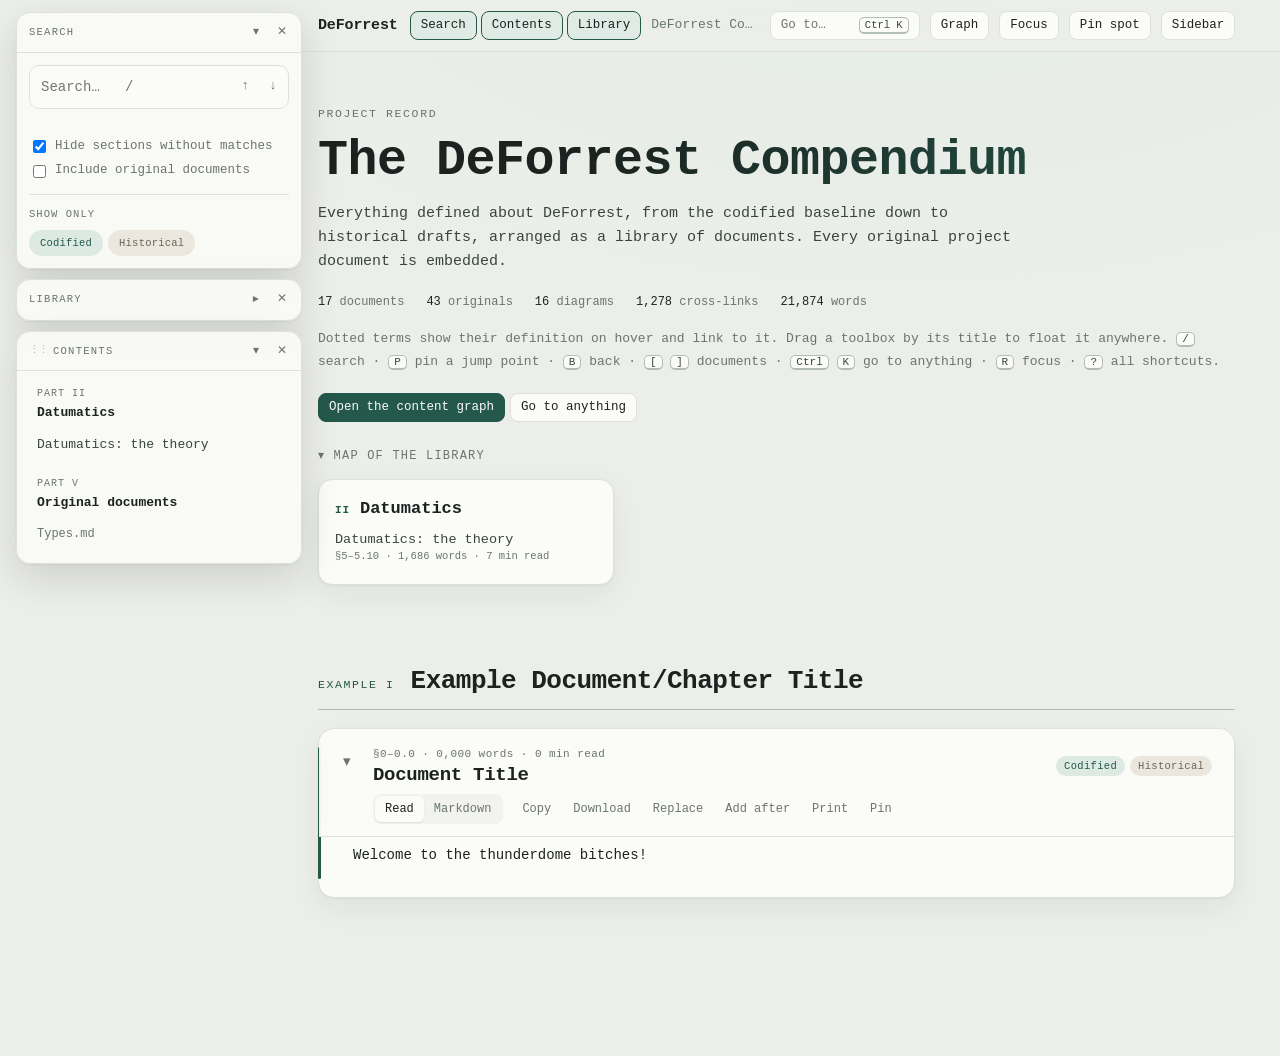
==== commit cbed88ee: "A bunch of reformatting" ====
--- a/AI_Draft/index.html
+++ b/AI_Draft/index.html
@@ -1,646 +1,554 @@
+<!-- CONVENTIONS
+ - Tab Size: 2
+ - An element with multiple sub-elements must be done in separate newlines for each element, following proper indentation; a chain of 1 to 1 to 1 elements can be collapsed into single lines
+ - Multiline content is indented and gets their own lines
+ - Editor uses Editor Width Line Wrapping (~SoftWrap > ~HardWrap)
+-->
+
 <!DOCTYPE html>
 
 <html lang="en">
 <head>
-<meta charset="utf-8"/>
-<meta content="width=device-width, initial-scale=1" name="viewport"/>
-<title>DeForrest Compendium</title>
-<link rel="stylesheet" href="styles.css">
-
+  <meta charset="utf-8"/>
+  <meta content="width=device-width, initial-scale=1" name="viewport"/>
+  <title>DeForrest Compendium</title>
+  <link rel="stylesheet" href="styles.css">
 </head>
+
 <body>
-<div class="shell">
+
+<div class="shell"> <!-- Shell Begin -->
+
 <div class="tb-stack" id="tb-stack">
-<section aria-label="Search" class="toolbox" id="tb-search">
-<header class="tb-head" title="Drag to move"><span aria-hidden="true" class="tb-grip">⋮⋮</span><span class="tb-title">Search</span>
-<button aria-expanded="true" aria-label="Collapse Search" class="iconbtn" data-act="tb-collapse" type="button">▾</button><button aria-label="Hide Search" class="iconbtn" data-act="tb-hide" type="button">✕</button></header>
-<div class="tb-body">
-<div class="rail-block">
-<div class="searchrow">
-<input aria-label="Search" autocomplete="off" id="q" placeholder="Search…   /" spellcheck="false" type="search"/>
-<button aria-label="Previous match" class="iconbtn" id="prevhit" title="Previous match (Shift+Enter)" type="button">↑</button>
-<button aria-label="Next match" class="iconbtn" id="nexthit" title="Next match (Enter)" type="button">↓</button>
-</div>
-<div aria-live="polite" class="count" id="qcount"></div>
-<div class="opts">
-<label><input checked="" id="opt-hide" type="checkbox"/> Hide sections without matches</label>
-<label><input id="opt-orig" type="checkbox"/> Include original documents</label>
-</div>
-</div>
-<div class="rail-block">
-<span class="rail-label">Show only</span>
-<div class="chips" id="statuschips">
-<button aria-pressed="false" class="chipbtn cod" data-st="cod" type="button">Codified</button>
-<button aria-pressed="false" class="chipbtn his" data-st="his" type="button">Historical</button>
-</div>
-</div>
-</div>
-</section>
-<section aria-label="Library" class="toolbox" id="tb-tools">
-<header class="tb-head" title="Drag to move"><span aria-hidden="true" class="tb-grip">⋮⋮</span><span class="tb-title">Library</span>
-<button aria-expanded="true" aria-label="Collapse Library" class="iconbtn" data-act="tb-collapse" type="button">▾</button><button aria-label="Hide Library" class="iconbtn" data-act="tb-hide" type="button">✕</button></header>
-<div class="tb-body">
-<div class="rail-block">
-<div class="toolrow">
-<button class="btn primary" data-act="add-doc" type="button">Add document</button>
-<button class="btn" data-act="fold-all" type="button">Fold all</button>
-<button class="btn" data-act="unfold-all" type="button">Unfold all</button>
-<button class="btn" data-act="print-open" type="button">Print / PDF</button>
-<button class="btn" data-act="theme" id="themebtn" type="button">Theme: auto</button>
-<button aria-pressed="false" class="btn" data-act="edit-toggle" id="editbtn" type="button">Edit text</button>
-<button aria-label="Keyboard shortcuts" class="btn" data-act="help" type="button">?</button>
-<button class="btn" data-act="tb-reset" title="Put every toolbox back in the docked column" type="button">Reset toolboxes</button>
-</div>
-</div>
-<div class="editpanel" id="editpanel">
-<p id="editstatus">Edit text: choose “Edit section” on any section, change it, then press Done.</p>
-<ul id="editlist"></ul>
-<div class="toolrow">
-<button class="btn primary" data-act="save-version" disabled="" id="savebtn" type="button">Write into page</button>
-<button class="btn" data-act="download-html" type="button">Download page</button>
-<button class="btn" data-act="copy-html" type="button">Copy HTML</button>
-<button class="btn danger" data-act="discard" disabled="" id="discardbtn" type="button">Discard unsaved</button>
-</div>
-</div>
-</div>
-</section>
-<section aria-label="Contents" class="toolbox" id="tb-contents">
-<header class="tb-head" title="Drag to move"><span aria-hidden="true" class="tb-grip">⋮⋮</span><span class="tb-title">Contents</span>
-<button aria-expanded="true" aria-label="Collapse Contents" class="iconbtn" data-act="tb-collapse" type="button">▾</button><button aria-label="Hide Contents" class="iconbtn" data-act="tb-hide" type="button">✕</button></header>
-<div class="tb-body">
-<nav aria-label="Contents" class="toc">
-
-<div class="toc-part"><a class="toc-ptitle" href="#part-ii"><span>Part II</span>Datumatics</a><ol>
-<li class="toc-doc"><a href="#d-datumatics-theory">Datumatics: the theory</a><ol><li class="lvl1"><a href="#datumatics">5. Datumatics: the theory</a></li><li class="lvl2"><a href="#datumatics-definitions">5.1 Definitions, in order of appearance</a></li><li class="lvl2"><a href="#operators">5.2 The five operators</a></li><li class="lvl2"><a href="#glossary">5.3 Glossary</a></li><li class="lvl2"><a href="#statements">5.4 Statements</a></li><li class="lvl2"><a href="#knowledge-primitives">5.5 Knowledge primitives, composites and processes</a></li><li class="lvl2"><a href="#datumatics-qa">5.6 Q&amp;A</a></li><li class="lvl2"><a href="#truth">5.7 Truth, certainty and knowns</a></li><li class="lvl2"><a href="#p2p-model">5.8 Peer-to-peer transfer model</a></li><li class="lvl2"><a href="#formats-to-represent">5.9 Formats to represent with Datumatics</a></li><li class="lvl2"><a href="#datumatics-inspiration">5.10 Inspirations of the methodology</a></li></ol></li>
-
-</ol></div>
-
-<div class="toc-part"><a class="toc-ptitle" href="#part-v"><span>Part V</span>Original documents</a><ol>
-
-<li class="toc-orig"><a href="#doc-types">Types.md</a></li>
-
-</ol></div>
-</nav>
-</div>
-</section>
-</div>
+  <section aria-label="Search" class="toolbox" id="tb-search">
+    <header class="tb-head" title="Drag to move">
+      <span class="tb-title">Search</span>
+      <!-- Collapse Button -->
+      <button aria-expanded="true" aria-label="Collapse Search" class="iconbtn" data-act="tb-collapse" type="button">▾</button>
+      <!-- Close Button -->
+      <button aria-label="Hide Search" class="iconbtn" data-act="tb-hide" type="button">✕</button>
+    </header>
+
+    <div class="tb-body">
+      <div class="rail-block">
+        <div class="searchrow">
+          <input aria-label="Search" autocomplete="off" id="q" placeholder="Search…   /" spellcheck="false" type="search"/>
+          <button aria-label="Previous match" class="iconbtn" id="prevhit" title="Previous match (Shift+Enter)" type="button">↑</button>
+          <button aria-label="Next match" class="iconbtn" id="nexthit" title="Next match (Enter)" type="button">↓</button>
+        </div>
+
+        <div aria-live="polite" class="count" id="qcount"></div>
+
+        <div class="opts">
+          <label><input checked="" id="opt-hide" type="checkbox"/> Hide sections without matches</label>
+          <label><input id="opt-orig" type="checkbox"/> Include original documents</label>
+        </div>
+      </div>
+
+
+      <div class="rail-block">
+      <span class="rail-label">Show only</span>
+      <div class="chips" id="statuschips">
+      <button aria-pressed="false" class="chipbtn cod" data-st="cod" type="button">Codified</button>
+      <button aria-pressed="false" class="chipbtn his" data-st="his" type="button">Historical</button>
+      </div>
+      </div>
+    </div>
+  </section>
+
+  <section aria-label="Library" class="toolbox" id="tb-tools">
+    <header class="tb-head" title="Drag to move">
+      <span class="tb-title">Library</span>
+      <!-- Collapse Button -->
+      <button aria-expanded="true" aria-label="Collapse Library" class="iconbtn" data-act="tb-collapse" type="button">▾</button>
+      <!-- Close Button -->
+      <button aria-label="Hide Library" class="iconbtn" data-act="tb-hide" type="button">✕</button>
+    </header>
+
+    <div class="tb-body">
+      <div class="rail-block">
+        <div class="toolrow">
+          <button class="btn primary" data-act="add-doc" type="button">Add document</button>
+          <button class="btn" data-act="fold-all" type="button">Fold all</button>
+          <button class="btn" data-act="unfold-all" type="button">Unfold all</button>
+          <button class="btn" data-act="print-open" type="button">Print / PDF</button>
+          <button class="btn" data-act="theme" id="themebtn" type="button">Theme: auto</button>
+          <button aria-pressed="false" class="btn" data-act="edit-toggle" id="editbtn" type="button">Edit text</button>
+          <button aria-label="Keyboard shortcuts" class="btn" data-act="help" type="button">?</button>
+          <button class="btn" data-act="tb-reset" title="Put every toolbox back in the docked column" type="button">Reset toolboxes</button>
+        </div>
+      </div>
+
+      <div class="editpanel" id="editpanel">
+        <p id="editstatus">Edit text: choose “Edit section” on any section, change it, then press Done.</p>
+        <ul id="editlist"></ul>
+        <div class="toolrow">
+          <button class="btn primary" data-act="save-version" disabled="" id="savebtn" type="button">Write into page</button>
+          <button class="btn" data-act="download-html" type="button">Download page</button>
+          <button class="btn" data-act="copy-html" type="button">Copy HTML</button>
+          <button class="btn danger" data-act="discard" disabled="" id="discardbtn" type="button">Discard unsaved</button>
+        </div>
+      </div>
+    </div>
+  </section>
+
+
+  <section aria-label="Contents" class="toolbox" id="tb-contents">
+    <header class="tb-head" title="Drag to move">
+      <span aria-hidden="true" class="tb-grip">⋮⋮</span>
+      <span class="tb-title">Contents</span>
+      <!-- Collapse Button -->
+      <button aria-expanded="true" aria-label="Collapse Contents" class="iconbtn" data-act="tb-collapse" type="button">▾</button>
+      <!-- Close Button -->
+      <button aria-label="Hide Contents" class="iconbtn" data-act="tb-hide" type="button">✕</button>
+    </header>
+
+    <div class="tb-body">
+      <nav aria-label="Contents" class="toc">
+        <div class="toc-part"><a class="toc-ptitle" href="#part-ii"><span>Part II</span>Datumatics</a>
+          <ol><li class="toc-doc"><a href="#d-datumatics-theory">Datumatics: the theory</a><ol>
+              <li class="lvl1"><a href="#datumatics">5. Datumatics: the theory</a></li>
+              <li class="lvl2"><a href="#datumatics-definitions">5.1 Definitions, in order of appearance</a></li>
+              <li class="lvl2"><a href="#operators">5.2 The five operators</a></li>
+              <li class="lvl2"><a href="#glossary">5.3 Glossary</a></li>
+              <li class="lvl2"><a href="#statements">5.4 Statements</a></li>
+              <li class="lvl2"><a href="#knowledge-primitives">5.5 Knowledge primitives, composites and processes</a></li>
+              <li class="lvl2"><a href="#datumatics-qa">5.6 Q&amp;A</a></li>
+              <li class="lvl2"><a href="#truth">5.7 Truth, certainty and knowns</a></li>
+              <li class="lvl2"><a href="#p2p-model">5.8 Peer-to-peer transfer model</a></li>
+              <li class="lvl2"><a href="#formats-to-represent">5.9 Formats to represent with Datumatics</a></li>
+              <li class="lvl2"><a href="#datumatics-inspiration">5.10 Inspirations of the methodology</a></li>
+            </ol></li></ol>
+        </div>
+
+        <div class="toc-part">
+          <a class="toc-ptitle" href="#part-v"><span>Part V</span>Original documents</a>
+          <ol><li class="toc-orig"><a href="#doc-types">Types.md</a></li></ol>
+        </div>
+      </nav>
+    </div>
+  </section>
+</div>
+
+
+
 <main>
-<div class="topbar">
-<div aria-label="Toolboxes" class="tb-dock" role="toolbar"><span class="brandmark">DeForrest</span><button class="btn" data-act="tb-toggle" data-tb="tb-search" title="Show or hide the Search toolbox" type="button">Search</button><button class="btn" data-act="tb-toggle" data-tb="tb-contents" title="Show or hide the Contents toolbox" type="button">Contents</button><button class="btn" data-act="tb-toggle" data-tb="tb-tools" title="Show or hide the Library toolbox" type="button">Library</button></div>
-<button class="btn" data-act="back" id="backbtn" title="Back to where you were (B)" type="button">← Back</button>
-<div class="crumbs" id="crumbs">DeForrest Compendium</div>
-<button class="btn kbtn" data-act="palette" title="Go to anything" type="button">Go to…<kbd>Ctrl K</kbd></button>
-<button class="btn" data-act="graph" title="Content graph (V)" type="button">Graph</button>
-<button aria-pressed="false" class="btn" data-act="focus" id="focusbtn" title="Focused reading (R)" type="button">Focus</button>
-<button class="btn" data-act="pin-here" title="Pin this spot (P)" type="button">Pin spot</button>
-<button aria-pressed="false" class="btn" data-act="pins-toggle" id="pinsbtn" title="Jump points and terms (J)" type="button">Sidebar<span class="pincount" id="pincount"></span></button>
-<div class="progress" id="progress"></div>
-</div>
-<div class="wrap">
-<header class="masthead">
-<div class="eyebrow">Project record</div>
-<h1 class="title">The DeForrest Compendium</h1>
-<p class="lede">Everything defined about DeForrest, from the codified baseline down to historical drafts, arranged as a library of documents. Every original project document is embedded.</p>
-<div class="facts">
-<span><b>17</b> documents</span>
-<span><b>43</b> originals</span>
-<span><b>16</b> diagrams</span>
-<span><b>1,278</b> cross-links</span>
-<span><b>21,874</b> words</span>
-</div>
-<p class="hint">Dotted terms show their definition on hover and link to it. Drag a toolbox by its title to float it anywhere. <kbd>/</kbd> search · <kbd>P</kbd> pin a jump point · <kbd>B</kbd> back · <kbd>[</kbd> <kbd>]</kbd> documents · <kbd>Ctrl</kbd> <kbd>K</kbd> go to anything · <kbd>R</kbd> focus · <kbd>?</kbd> all shortcuts.</p>
-<div class="toolrow" style="margin-top:20px"><button class="btn primary" data-act="graph" type="button">Open the content graph</button><button class="btn" data-act="palette" type="button">Go to anything</button></div>
-<details class="mapwrap" open=""><summary>Map of the library</summary><nav aria-label="Map of this document" class="docmap"><div class="mappart"><a class="mapptitle" href="#part-ii"><span class="mapnum">II</span>Datumatics</a><ul><li><a href="#d-datumatics-theory">Datumatics: the theory</a> <span class="mapk">§5–5.10 · 1,686 words · 7 min read</span></li></ul></div></nav></details>
-</header>
-<div id="print-front"></div>
-<div id="doc"><div id="library"><section class="lib-part" id="part-ii"><header class="part-head"><span class="part-kicker">Part II</span><h1 class="part-title">Datumatics</h1></header><article class="dcard" data-doc="datumatics-theory" data-status="cod his" data-title="Datumatics: the theory" id="d-datumatics-theory"><header class="d-head"><button aria-expanded="true" aria-label="Fold document" class="d-fold" data-act="dfold" type="button">▾</button><div class="d-titles"><div class="d-kicker">§5–5.10 · 1,686 words · 7 min read</div><div aria-level="2" class="d-title" role="heading">Datumatics: the theory</div></div><div class="d-tags"><span class="tag cod" data-tip="Codified: text from Robert’s codified baseline. Authoritative." tabindex="0">Codified</span><span class="tag his" data-tip="Historical: earlier project documents. Uncodified; the baseline governs on conflict." tabindex="0">Historical</span></div><div class="d-bar" role="toolbar"><div class="seg"><button class="segbtn on" data-act="view-rendered" type="button">Read</button><button class="segbtn" data-act="view-raw" type="button">Markdown</button></div><button class="tbtn" data-act="copy-raw" data-tip="Copy this document as Markdown" type="button">Copy</button><button class="tbtn" data-act="dl-doc" data-tip="Download as Markdown; diagrams are included as SVG files in a .zip" type="button">Download</button><button class="tbtn" data-act="replace-doc" data-tip="Replace this document with an uploaded file" type="button">Replace</button><button class="tbtn" data-act="add-after" data-tip="Add a new document after this one" type="button">Add after</button><button class="tbtn" data-act="print-doc" data-tip="Print this document (US Letter or A4), or save it as a PDF" type="button">Print</button><button class="tbtn" data-act="pin-doc" data-tip="Pin this document to the jump list" type="button">Pin</button></div></header><div class="d-body"><div class="d-view d-rendered"><section class="chapter" id="sec-datumatics"><h1 id="datumatics"><button aria-expanded="true" aria-label="Fold chapter" class="fold" data-act="fold" type="button">▾</button>5. <span class="gl" data-tip="Datumatics: a theory of computational structure in which observations are systems of structure, modeled as a protocol over observable, structured state. Absorbed DFWM." tabindex="0">Datumatics</span>: the theory<button aria-label="Copy link to this section" class="hlink" data-act="copy-link" data-id="datumatics" data-tip="Copy link to this section" type="button">#</button></h1>
-<div class="part intro" data-pid="datumatics-intro" data-status="cod"><p><em>Entitled '<a class="xref term" data-tip="Datumatics: a theory of computational structure in which observations are systems of structure, modeled as a protocol over observable, structured state. Absorbed DFWM." href="#datumatics-definitions">Datumatics</a>' to codify a colloquial name, but can be called whatever you may like, as long as we have something commonly to refer to.</em> <a class="xref term" data-tip="DeForrest Workflow Methodology: the retired name, codified directly as Datumatics." href="#methodology">DFWM</a> (<a class="xref term" data-tip="DeForrest Workflow Methodology (DFWM): retired name, codified directly as Datumatics." href="#methodology">DeForrest Workflow Methodology</a>) is codified directly as <a class="xref term rep" data-tip="Datumatics: a theory of computational structure in which observations are systems of structure, modeled as a protocol over observable, structured state. Absorbed DFWM." href="#datumatics-definitions">Datumatics</a>: "There's really no reason to separate the ideas." <span class="tag cod" data-tip="Codified: text from Robert’s codified baseline. Authoritative." tabindex="0">Codified</span></p></div>
-<div class="part" data-pid="datumatics-definitions" data-status="cod his"><h2 id="datumatics-definitions">5.1 Definitions, in order of appearance<button aria-label="Copy link to this section" class="hlink" data-act="copy-link" data-id="datumatics-definitions" data-tip="Copy link to this section" type="button">#</button></h2>
-<div class="scroll"><table>
-<thead>
-<tr>
-<th>Source</th>
-<th>Definition</th>
-</tr>
-</thead>
-<tbody>
-<tr>
-<td><a class="xref term" data-tip="Macro.md: the top-most root file of any subject or project." href="#kb-structure">Macro.md</a> (<span class="gl" data-tip="Datumatics: a theory of computational structure in which observations are systems of structure, modeled as a protocol over observable, structured state. Absorbed DFWM." tabindex="0">Datumatics</span> glossary copy) <span class="tag his" data-tip="Historical: earlier project documents. Uncodified; the baseline governs on conflict." tabindex="0">Historical</span></td>
-<td>"A theory of computation where all systems are modeled as a protocol over structured state spaces defined by addressing, projection, transformation, composition, and evaluation operators." A "protocol of knowledge (<a class="xref term" data-tip="Datum: an encapsulated element of observation or implementation. At rest, addressable, carries valence." href="#glossary">datum</a>) interaction."</td>
-</tr>
-<tr>
-<td>Baseline, "coined" paragraph <span class="tag cod" data-tip="Codified: text from Robert’s codified baseline. Authoritative." tabindex="0">Codified</span></td>
-<td>"A theory that claims observational structure, and computational-structure are derivable, and composable models, that as a protocol, can be applied over structured states and spaces defined by addressing, projection, transformation, composition, and evaluation operators." I.e. a way for humans to store, retrieve, and transfer knowledge between physical and metaphysical realities.</td>
-</tr>
-<tr>
-<td>Baseline glossary <span class="tag cod" data-tip="Codified: text from Robert’s codified baseline. Authoritative." tabindex="0">Codified</span></td>
-<td>"A theory of computational-structure where all observations can be classified as systems of structure that can modeled as a protocol over observable and structured state using addressing, projection, transformation, composition, and processing."</td>
-</tr>
-<tr>
-<td>Baseline glossary, extended <span class="tag cod" data-tip="Codified: text from Robert’s codified baseline. Authoritative." tabindex="0">Codified</span></td>
-<td>"I.e. a peer-to-peer knowledge-interaction protocol that facilitates empirical recordation of human knowledge, unrestricted to external existences; an atomic and dependency-free knowledge management protocol for peer-to-peer transaction."</td>
-</tr>
-<tr>
-<td>Baseline tagline <span class="tag cod" data-tip="Codified: text from Robert’s codified baseline. Authoritative." tabindex="0">Codified</span></td>
-<td>"A way to organize, and refine digital literacy across generations." "A methodology for organizing, storing, and transferring a personal knowledgebase across generations, built on local-first ownership and a single underlying data theory."</td>
-</tr>
-</tbody>
-</table></div>
-<p><strong>Computer Science &amp; <span class="gl" data-tip="Datumatics: a theory of computational structure in which observations are systems of structure, modeled as a protocol over observable, structured state. Absorbed DFWM." tabindex="0">Datumatics</span></strong>: an encompassing phrase for the study of computation, physics, and information within a single frame of reference, grounded in morphology. <em>[Earlier: "Computer Science &amp; Informatics".]</em></p>
-<p><strong>Purpose of codification:</strong> reclassify and re-evaluate the study of computation, electronics, information systems, and decision-making.
-<strong>Posit:</strong> all computational systems reduce to a small set of primitive interaction operations over structured state representations.</p>
-<p>There are three fundamental "subjects of reference framing" (Storing is the one detailed; see <a class="xref secref" data-tip="6. Datumatics: the methodology (formerly DFWM)" href="#methodology">§6</a>). "I'll keep it simple for now, and expose complexity as we go."</p>
-</div><div class="part" data-pid="operators" data-status="mixed"><h2 id="operators">5.2 The five operators<button aria-label="Copy link to this section" class="hlink" data-act="copy-link" data-id="operators" data-tip="Copy link to this section" type="button">#</button></h2>
-<div class="scroll"><table>
-<thead>
-<tr>
-<th>Operator</th>
-<th>Codified meaning (examples)</th>
-<th>Earlier meaning (<a class="xref term" data-tip="Macro.md: the top-most root file of any subject or project." href="#kb-structure">Macro.md</a>)</th>
-</tr>
-</thead>
-<tbody>
-<tr>
-<td><strong><span class="gl" data-tip="Addressing: spatialization of datum (search, query, pointer resolution)." tabindex="0">Addressing</span></strong></td>
-<td>Spatialization of <a class="xref term" data-tip="Datum: an encapsulated element of observation or implementation. At rest, addressable, carries valence." href="#glossary">datum</a> (search, query, pointer resolution)</td>
-<td>Selecting a region of <a class="xref term rep" data-tip="Datum: an encapsulated element of observation or implementation. At rest, addressable, carries valence." href="#glossary">datum</a> space</td>
-</tr>
-<tr>
-<td><strong><span class="gl" data-tip="Projection: morphology and interpretation (parse tables, query results, slices)." tabindex="0">Projection</span></strong></td>
-<td>Morphology, interpretation (parsing tables, query results, AST subtrees, slices)</td>
-<td>Extracting a view (query results, AST subtrees, slices)</td>
-</tr>
-<tr>
-<td><strong><span class="gl" data-tip="Transformation: rewriting or updating abstractives (compile, refactor, reindex)." tabindex="0">Transformation</span></strong></td>
-<td>Rewriting or updating <a class="xref term" data-tip="Abstractives: classified, recomposable datums; units in observation." href="#glossary">abstractives</a> (compile, refactor, update index)</td>
-<td>Rewriting or updating structure</td>
-</tr>
-<tr>
-<td><strong><span class="gl" data-tip="Composition: combining abstractives (joins, function composition, merges)." tabindex="0">Composition</span></strong></td>
-<td>Combining <a class="xref term rep" data-tip="Abstractives: classified, recomposable datums; units in observation." href="#glossary">abstractives</a> (joins, function composition, merges)</td>
-<td>Combining structures (joins, function composition, graph merges)</td>
-</tr>
-<tr>
-<td><strong><span class="gl" data-tip="Processing: function over time; collapse into value or further abstractive behavior. The codified fifth operator." tabindex="0">Processing</span></strong></td>
-<td>Function over time; collapse into value or further <a class="xref term" data-tip="Abstractive: a classified, recomposable datum; the unit in observation; the operand." href="#glossary">abstractive</a> behavior (execution, inference, ranking)</td>
-<td><strong><span class="gl" data-tip="Evaluation: the older name for the fifth operator." tabindex="0">Evaluation</span></strong>: collapsing structure into value or behavior</td>
-</tr>
-</tbody>
-</table></div>
-<figure class="dg" data-fig="operators"><div class="dg-wrap"><svg aria-label="Five operators acting on structured state" role="img" style="max-width:800px" viewbox="0 0 800 350"><defs><marker id="f5-a" markerheight="7" markerwidth="7" orient="auto-start-reverse" refx="9" refy="5" viewbox="0 0 10 10"><path class="ah" d="M0,0 L10,5 L0,10 z"></path></marker></defs><rect class="na" height="60" rx="6" width="200" x="300" y="150"></rect><text class="tb" font-size="13" text-anchor="middle" x="400.0" y="176.1">Structured state</text><text class="ts" font-size="12" text-anchor="middle" x="400.0" y="193.1">datums · abstractives</text><rect class="n" height="64" rx="6" width="240" x="20" y="20"></rect><text class="tb" font-size="13" text-anchor="middle" x="140.0" y="39.5">Addressing</text><text class="ts" font-size="12" text-anchor="middle" x="140.0" y="56.5">spatialization of datum</text><text class="ts" font-size="12" text-anchor="middle" x="140.0" y="73.5">search · query · pointer resolution</text><rect class="n" height="64" rx="6" width="240" x="540" y="20"></rect><text class="tb" font-size="13" text-anchor="middle" x="660.0" y="39.5">Projection</text><text class="ts" font-size="12" text-anchor="middle" x="660.0" y="56.5">morphology, interpretation</text><text class="ts" font-size="12" text-anchor="middle" x="660.0" y="73.5">parse tables · query results · slices</text><rect class="n" height="64" rx="6" width="240" x="20" y="150"></rect><text class="tb" font-size="13" text-anchor="middle" x="140.0" y="169.6">Transformation</text><text class="ts" font-size="12" text-anchor="middle" x="140.0" y="186.6">rewriting or updating</text><text class="ts" font-size="12" text-anchor="middle" x="140.0" y="203.6">compile · refactor · update index</text><rect class="n" height="64" rx="6" width="240" x="540" y="150"></rect><text class="tb" font-size="13" text-anchor="middle" x="660.0" y="169.6">Composition</text><text class="ts" font-size="12" text-anchor="middle" x="660.0" y="186.6">combining abstractives</text><text class="ts" font-size="12" text-anchor="middle" x="660.0" y="203.6">joins · function composition · merges</text><rect class="n" height="64" rx="6" width="240" x="280" y="270"></rect><text class="tb" font-size="13" text-anchor="middle" x="400.0" y="289.6">Processing</text><text class="ts" font-size="12" text-anchor="middle" x="400.0" y="306.6">function over time</text><text class="ts" font-size="12" text-anchor="middle" x="400.0" y="323.6">execution · inference · ranking</text><polyline class="e" fill="none" marker-end="url(#f5-a)" points="200,84 330,148"></polyline><polyline class="e" fill="none" marker-end="url(#f5-a)" points="620,84 470,148"></polyline><polyline class="e" fill="none" marker-end="url(#f5-a)" points="260,182 298,180"></polyline><polyline class="e" fill="none" marker-end="url(#f5-a)" points="540,182 502,180"></polyline><polyline class="e" fill="none" marker-end="url(#f5-a)" points="400,270 400,212"></polyline><text class="tl" font-size="11" text-anchor="start" x="410" y="246">Evaluation in older text</text></svg></div><figcaption>The posit: all computational systems reduce to these primitive interactions over structured state (<a class="xref secref" data-tip="5.2 The five operators" href="#operators">§5.2</a>).</figcaption></figure></div><div class="part" data-pid="glossary" data-status="cod"><h2 id="glossary">5.3 Glossary <span class="tag cod" data-tip="Codified: text from Robert’s codified baseline. Authoritative." tabindex="0">Codified</span><button aria-label="Copy link to this section" class="hlink" data-act="copy-link" data-id="glossary" data-tip="Copy link to this section" type="button">#</button></h2>
-<div class="scroll"><table>
-<thead>
-<tr>
-<th>Term</th>
-<th>Definition</th>
-</tr>
-</thead>
-<tbody>
-<tr>
-<td><span class="gl" data-tip="Observation: a tangible element of reality." tabindex="0">Observation</span></td>
-<td>A tangible element of reality.</td>
-</tr>
-<tr>
-<td>Implementation</td>
-<td>Human-based interaction with or upon an <span class="gl" data-tip="Observation: a tangible element of reality." tabindex="0">observation</span>; usually the interaction itself then becomes a <span class="gl" data-tip="Datum: an encapsulated element of observation or implementation. At rest, addressable, carries valence." tabindex="0">datum</span>.</td>
-</tr>
-<tr>
-<td><span class="gl" data-tip="Datum: an encapsulated element of observation or implementation. At rest, addressable, carries valence." tabindex="0">Datum</span></td>
-<td>An encapsulated element of <span class="gl" data-tip="Observation: a tangible element of reality." tabindex="0">observation</span> or implementation.</td>
-</tr>
-<tr>
-<td>Data</td>
-<td>An encapsulated and congruent set of <span class="gl" data-tip="Datums: encapsulated elements of observation or implementation; individual units of data." tabindex="0">datums</span>.</td>
-</tr>
-<tr>
-<td><span class="gl" data-tip="Abstractive: a classified, recomposable datum; the unit in observation; the operand." tabindex="0">Abstractive</span></td>
-<td>A classified, and recomposable <span class="gl" data-tip="Datum: an encapsulated element of observation or implementation. At rest, addressable, carries valence." tabindex="0">datum</span>. <em>(Absent from the older <a class="xref term" data-tip="Macro.md: the top-most root file of any subject or project." href="#kb-structure">Macro.md</a> glossary.)</em></td>
-</tr>
-<tr>
-<td><span class="gl" data-tip="Relation: a traversable connection between multiple datums." tabindex="0">Relation</span></td>
-<td>A traversable connection between multiple <span class="gl" data-tip="Datums: encapsulated elements of observation or implementation; individual units of data." tabindex="0">datums</span>.</td>
-</tr>
-<tr>
-<td><span class="gl" data-tip="Record: a datum that has been documented." tabindex="0">Record</span></td>
-<td>A <span class="gl" data-tip="Datum: an encapsulated element of observation or implementation. At rest, addressable, carries valence." tabindex="0">datum</span> that has been documented.</td>
-</tr>
-<tr>
-<td><span class="gl" data-tip="Metadata: external data linked to a datum or data." tabindex="0">Metadata</span></td>
-<td>External data linked to a <span class="gl" data-tip="Datum: an encapsulated element of observation or implementation. At rest, addressable, carries valence." tabindex="0">datum</span> or data.</td>
-</tr>
-<tr>
-<td><span class="gl" data-tip="Digital Station: a macro-access point for real-time work, working with computers rather than on them." tabindex="0">Digital Station</span></td>
-<td>"Points of access" within a computer for real-time work (working <em>with</em> computers, not <em>on</em> them); macro-access points over a greater system of smaller implements and sub-domains.</td>
-</tr>
-<tr>
-<td><span class="gl" data-tip="Digital Module: a collection of interoperating digital stations and/or microtools that facilitate a workflow." tabindex="0">Digital Module</span></td>
-<td>A collection of interoperational digital stations and/or <span class="gl" data-tip="Microtool: a standalone executable that is singular in implementation detail." tabindex="0">microtools</span> to facilitate a workflow.</td>
-</tr>
-<tr>
-<td><span class="gl" data-tip="Microtool: a standalone executable that is singular in implementation detail." tabindex="0">Microtool</span></td>
-<td>A standalone executable that is singular in implementation detail.</td>
-</tr>
-</tbody>
-</table></div>
-<p><strong>Primitives.</strong> There are "explicit primitives" and "implicit primitives". Explicit primitives are treated as absolutely defined, usable, and recomposable. Implicit primitives are undefined and usable as a metaphysical ideal.</p>
-<p><strong>Frame equations.</strong> Frame &amp; Point == <span class="gl" data-tip="Datum: an encapsulated element of observation or implementation. At rest, addressable, carries valence." tabindex="0">Datum</span>. Context Window == Point &amp; Data ("Structure of Data"). Context Window &amp; Data == Frame of Reference. <em>(The <a class="xref term" data-tip="DeForrest Workflow Methodology: the retired name, codified directly as Datumatics." href="#methodology">DFWM</a> list also named <span class="gl" data-tip="Datum: an encapsulated element of observation or implementation. At rest, addressable, carries valence." tabindex="0">Datum</span>, Data, Point, Frame, Frame of Reference as terms.)</em></p>
-</div><div class="part" data-pid="statements" data-status="cod"><h2 id="statements">5.4 Statements <span class="tag cod" data-tip="Codified: text from Robert’s codified baseline. Authoritative." tabindex="0">Codified</span><button aria-label="Copy link to this section" class="hlink" data-act="copy-link" data-id="statements" data-tip="Copy link to this section" type="button">#</button></h2>
-<ul class="cols2">
-<li>A <em><a class="xref term" data-tip="Datum: an encapsulated element of observation or implementation. At rest, addressable, carries valence." href="#glossary">datum</a></em> at rest carries <em><span class="gl" data-tip="Valence: a datum’s ability to be observed happening; observation actualizes it." tabindex="0">valence</span></em> (the ability to be observed happening); <a class="xref term" data-tip="Observation: a tangible element of reality." href="#glossary">observation</a> actualizes <span class="gl" data-tip="Valence: a datum’s ability to be observed happening; observation actualizes it." tabindex="0">valence</span>; the unit presently in <a class="xref term rep" data-tip="Observation: a tangible element of reality." href="#glossary">observation</a> is the <em><a class="xref term" data-tip="Abstractive: a classified, recomposable datum; the unit in observation; the operand." href="#glossary">abstractive</a></em>.</li>
-<li><strong><a class="xref term rep" data-tip="Datum: an encapsulated element of observation or implementation. At rest, addressable, carries valence." href="#glossary">Datum</a></strong>: unit at rest, addressable.</li>
-<li><strong><a class="xref term rep" data-tip="Abstractive: a classified, recomposable datum; the unit in observation; the operand." href="#glossary">Abstractive</a></strong>: unit in <a class="xref term rep" data-tip="Observation: a tangible element of reality." href="#glossary">observation</a>, operand.</li>
-<li><strong><a class="xref term" data-tip="Knowledgebase: the storage root for knowledge-notation; as ULL, the unit in transit." href="#storage">Knowledgebase</a> (<a class="xref term" data-tip="Universal Logic Language: the syntax and schema layer of Datumatics; the knowledgebase as unit in transit." href="#ull">ULL</a>)</strong>: unit in transit; documented form projectable by another mind.</li>
-<li>Codified output types are required; <code class="gl" data-tip='Any: "Any is not viable" for codified output types.' tabindex="0">Any</code> is not viable.</li>
-<li>A <a class="xref term rep" data-tip="Datum: an encapsulated element of observation or implementation. At rest, addressable, carries valence." href="#glossary">datum</a> with perfect and apparent <span class="gl" data-tip="Valence: a datum’s ability to be observed happening; observation actualizes it." tabindex="0">valence</span> is preferred to a <a class="xref term rep" data-tip="Datum: an encapsulated element of observation or implementation. At rest, addressable, carries valence." href="#glossary">datum</a> with chaotic <span class="gl" data-tip="Valence: a datum’s ability to be observed happening; observation actualizes it." tabindex="0">valence</span>.</li>
-</ul>
-<figure class="dg" data-fig="datum-states"><div class="dg-wrap"><svg aria-label="Datum at rest becomes an abstractive in observation and a knowledgebase in transit" role="img" style="max-width:860px" viewbox="0 0 860 250"><defs><marker id="f4-a" markerheight="7" markerwidth="7" orient="auto-start-reverse" refx="9" refy="5" viewbox="0 0 10 10"><path class="ah" d="M0,0 L10,5 L0,10 z"></path></marker></defs><rect class="n" height="80" rx="6" width="200" x="20" y="70"></rect><text class="tb" font-size="13" text-anchor="middle" x="120.0" y="97.5">Datum</text><text class="ts" font-size="12" text-anchor="middle" x="120.0" y="114.5">unit at rest</text><text class="ts" font-size="12" text-anchor="middle" x="120.0" y="131.6">addressable · carries valence</text><rect class="na" height="80" rx="6" width="200" x="330" y="70"></rect><text class="tb" font-size="13" text-anchor="middle" x="430.0" y="97.5">Abstractive</text><text class="ts" font-size="12" text-anchor="middle" x="430.0" y="114.5">unit in observation</text><text class="ts" font-size="12" text-anchor="middle" x="430.0" y="131.6">operand of the operators</text><rect class="n" height="80" rx="6" width="200" x="640" y="70"></rect><text class="tb" font-size="13" text-anchor="middle" x="740.0" y="97.5">Knowledgebase (ULL)</text><text class="ts" font-size="12" text-anchor="middle" x="740.0" y="114.5">unit in transit</text><text class="ts" font-size="12" text-anchor="middle" x="740.0" y="131.6">projectable by another mind</text><polyline class="e" fill="none" marker-end="url(#f4-a)" points="220,110 328,110"></polyline><text class="tl" font-size="11" text-anchor="middle" x="275" y="100">observation</text><text class="tl" font-size="11" text-anchor="middle" x="275" y="128">actualizes valence</text><polyline class="e" fill="none" marker-end="url(#f4-a)" points="530,110 638,110"></polyline><text class="tl" font-size="11" text-anchor="middle" x="585" y="100">documented form</text><polyline class="e" fill="none" marker-end="url(#f4-a)" points="740,150 740,205 120,205 120,152"></polyline><text class="tl" font-size="11" text-anchor="middle" x="430" y="222">received and parsed by a peer's local compiler</text><text class="tb" font-size="12" text-anchor="middle" x="430" y="40">Addressing · Projection · Transformation · Composition · Processing</text><polyline class="e" fill="none" marker-end="url(#f4-a)" points="430,46 430,68"></polyline></svg></div><figcaption>The rest / <a class="xref term rep" data-tip="Observation: a tangible element of reality." href="#glossary">observation</a> / transit triad from the codified Statements (<a class="xref secref" data-tip="5.4 Statements" href="#statements">§5.4</a>), with the transfer model of <a class="xref secref" data-tip="5.8 Peer-to-peer transfer model" href="#p2p-model">§5.8</a> closing the loop.</figcaption></figure></div><div class="part" data-pid="knowledge-primitives" data-status="cod"><h2 id="knowledge-primitives">5.5 Knowledge primitives, composites and processes <span class="tag cod" data-tip="Codified: text from Robert’s codified baseline. Authoritative." tabindex="0">Codified</span><button aria-label="Copy link to this section" class="hlink" data-act="copy-link" data-id="knowledge-primitives" data-tip="Copy link to this section" type="button">#</button></h2>
-<p><strong>Primitives</strong></p>
-<ul class="cols2">
-<li><a class="xref term" data-tip="Datum: an encapsulated element of observation or implementation. At rest, addressable, carries valence." href="#glossary">Datum</a> == Unit of Knowledge == Abstraction == Value — the fundamental knowledge unit.</li>
-<li><a class="xref term" data-tip="Abstractive: a classified, recomposable datum; the unit in observation; the operand." href="#glossary">Abstractive</a> == Contextually Present Unit of Knowledge == Instantiate — a <a class="xref term rep" data-tip="Datum: an encapsulated element of observation or implementation. At rest, addressable, carries valence." href="#glossary">datum</a> being observed.</li>
-<li>Language == Artificial Symbolism for Mnemonic &amp; Empirical Communication — a methodology for empirically driven communication.</li>
-<li>Compositor == Constructor == Language Unit == Mapping — units of language as <a class="xref term" data-tip="Abstractives: classified, recomposable datums; units in observation." href="#glossary">abstractives</a>.</li>
-</ul>
-<p><strong>Composites</strong></p>
-<ul class="cols2">
-<li>Set == Data == Relational == Extensional — a collection, compilation, or linking of units.</li>
-<li>Process == Function == Methodology — a description of a thing happening over time.</li>
-<li>Motion == Time == Transform — an <a class="xref term" data-tip="Observation: a tangible element of reality." href="#glossary">observation</a> of a description of a thing happening over time.</li>
-<li>Ordered == Contiguous — things permutated in a single <a class="xref term rep" data-tip="Observation: a tangible element of reality." href="#glossary">observation</a>, without interstice.</li>
-<li><a class="xref term" data-tip="Valence: a datum’s ability to be observed happening; observation actualizes it." href="#statements">Valence</a> == Weight == Mass == Energy — a thing's ability to be observed happening.</li>
-<li>Isomorphic == Identical == Univalent — the trait of a <a class="xref term rep" data-tip="Datum: an encapsulated element of observation or implementation. At rest, addressable, carries valence." href="#glossary">datum</a> being observably identical to another <a class="xref term rep" data-tip="Datum: an encapsulated element of observation or implementation. At rest, addressable, carries valence." href="#glossary">datum</a>.</li>
-</ul>
-<p><strong>Processes</strong></p>
-<ul>
-<li>Searching == Filtering == Indexing</li>
-<li>Compilation == Rendering == <a class="xref term" data-tip="Composition: combining abstractives (joins, function composition, merges)." href="#operators">Composition</a></li>
-<li>Process == Transforming == <em>(left incomplete in source)</em></li>
-</ul>
-</div><div class="part" data-pid="datumatics-qa" data-status="cod"><h2 id="datumatics-qa">5.6 Q&amp;A <span class="tag cod" data-tip="Codified: text from Robert’s codified baseline. Authoritative." tabindex="0">Codified</span><button aria-label="Copy link to this section" class="hlink" data-act="copy-link" data-id="datumatics-qa" data-tip="Copy link to this section" type="button">#</button></h2>
-<blockquote>
-<p><strong>Q:</strong> Why "<a class="xref term" data-tip="Datums: encapsulated elements of observation or implementation; individual units of data." href="#glossary">datums</a>" instead of data?
-<strong>A:</strong> To connect better in idealization with working individual units of data: <a class="xref term rep" data-tip="Datums: encapsulated elements of observation or implementation; individual units of data." href="#glossary">datums</a>. A function of first-order logic, or first-principle thinking in <em>how data is structured, and its processes</em> <strong>before</strong> <em>it's worked on by said processes</em>.</p>
-<p><strong>Q:</strong> What is an "<a class="xref term" data-tip="Abstractive: a classified, recomposable datum; the unit in observation; the operand." href="#glossary">abstractive</a> unit" versus a "<a class="xref term" data-tip="Datum: an encapsulated element of observation or implementation. At rest, addressable, carries valence." href="#glossary">datum</a> unit"?
-<strong>A:</strong> An <a class="xref term rep" data-tip="Abstractive: a classified, recomposable datum; the unit in observation; the operand." href="#glossary">abstractive</a> unit is a <a class="xref term rep" data-tip="Datum: an encapsulated element of observation or implementation. At rest, addressable, carries valence." href="#glossary">datum</a> within a working context, or within observance. A <a class="xref term rep" data-tip="Datum: an encapsulated element of observation or implementation. At rest, addressable, carries valence." href="#glossary">datum</a> unit is held in storage "at a resting state". Both are <em>units of knowledge</em>.</p>
-</blockquote>
-</div><div class="part" data-pid="truth" data-status="cod"><h2 id="truth">5.7 Truth, certainty and knowns <span class="tag cod" data-tip="Codified: text from Robert’s codified baseline. Authoritative." tabindex="0">Codified</span><button aria-label="Copy link to this section" class="hlink" data-act="copy-link" data-id="truth" data-tip="Copy link to this section" type="button">#</button></h2>
-<p><strong>Authority of Truth &amp; Social Contracts of Proofs of Truth</strong></p>
-<ul>
-<li>Treat local storage as the primary source of truth; distributed systems are backups, not authority.</li>
-<li><strong>You</strong>, a <strong>single individual</strong>, are the authority of the primary source of truth. A distributed primary source of truth <em>only works as a standard agreement, never as a certifiable contract.</em></li>
-<li>Communal distributions of <em>proofs</em> of truth are the only valid social contract with empirical value; not the proposed truths themselves. Only an individual within their own mind can determine truth with certainty. The value of a social contract lies in the empirical value of the proof of truth.</li>
-</ul>
-<p><strong>The <span class="gl" data-tip="Table of Certainty: False, Falsey, Falsish, Unknown, Truthish, Truthy, True." tabindex="0">Table of Certainty</span></strong></p>
-<div class="scroll"><table>
-<thead>
-<tr>
-<th>100%</th>
-<th>99%</th>
-<th>50%</th>
-<th>0%</th>
-<th>50%</th>
-<th>99%</th>
-<th>100%</th>
-</tr>
-</thead>
-<tbody>
-<tr>
-<td>False</td>
-<td>Falsey</td>
-<td>Falsish</td>
-<td>Unknown</td>
-<td>Truthish</td>
-<td>Truthy</td>
-<td>True</td>
-</tr>
-</tbody>
-</table></div>
-<p><strong>The four types of knowns:</strong> Known Known · Unknown Known · Known Unknown · Unknown Unknown.</p>
-<p>"This is not meant to <strong>find</strong> unknown knowledge, it's meant to <strong>record</strong> known knowledge."</p>
-<figure class="dg" data-fig="certainty"><div class="dg-wrap"><svg aria-label="Table of Certainty from False through Unknown to True" role="img" style="max-width:760px" viewbox="0 0 760 120"><defs><marker id="f6-a" markerheight="7" markerwidth="7" orient="auto-start-reverse" refx="9" refy="5" viewbox="0 0 10 10"><path class="ah" d="M0,0 L10,5 L0,10 z"></path></marker></defs><line class="e" x1="50" x2="710" y1="60" y2="60"></line><circle class="dotf" cx="50" cy="60" r="10"></circle><text class="ts" font-size="11" text-anchor="middle" x="50" y="36">100%</text><text class="tb" font-size="12" text-anchor="middle" x="50" y="92">False</text><circle class="dotf" cx="160" cy="60" r="7"></circle><text class="ts" font-size="11" text-anchor="middle" x="160" y="36">99%</text><text class="tb" font-size="12" text-anchor="middle" x="160" y="92">Falsey</text><circle class="dotf" cx="270" cy="60" r="5"></circle><text class="ts" font-size="11" text-anchor="middle" x="270" y="36">50%</text><text class="tb" font-size="12" text-anchor="middle" x="270" y="92">Falsish</text><circle class="dotu" cx="380" cy="60" r="6"></circle><text class="ts" font-size="11" text-anchor="middle" x="380" y="36">0%</text><text class="tb" font-size="12" text-anchor="middle" x="380" y="92">Unknown</text><circle class="dott" cx="490" cy="60" r="5"></circle><text class="ts" font-size="11" text-anchor="middle" x="490" y="36">50%</text><text class="tb" font-size="12" text-anchor="middle" x="490" y="92">Truthish</text><circle class="dott" cx="600" cy="60" r="7"></circle><text class="ts" font-size="11" text-anchor="middle" x="600" y="36">99%</text><text class="tb" font-size="12" text-anchor="middle" x="600" y="92">Truthy</text><circle class="dott" cx="710" cy="60" r="10"></circle><text class="ts" font-size="11" text-anchor="middle" x="710" y="36">100%</text><text class="tb" font-size="12" text-anchor="middle" x="710" y="92">True</text></svg></div><figcaption>Certainty grows toward both ends; the centre is Unknown (<a class="xref secref" data-tip="5.7 Truth, certainty and knowns" href="#truth">§5.7</a>).</figcaption></figure></div><div class="part" data-pid="p2p-model" data-status="cod"><h2 id="p2p-model">5.8 Peer-to-peer transfer model <span class="tag cod" data-tip="Codified: text from Robert’s codified baseline. Authoritative." tabindex="0">Codified</span><button aria-label="Copy link to this section" class="hlink" data-act="copy-link" data-id="p2p-model" data-tip="Copy link to this section" type="button">#</button></h2>
-<ul class="cols2">
-<li>Localized compilers on receiving peer-to-peer machines parse/decode the given information. All processes are local, defined by the given parse.</li>
-<li>Parses are <em>always</em> manually executed, otherwise automated only by the receiving user's own implementation.</li>
-<li>What is transferred is text-only: <em>how</em> things are to be parsed and processed. Only the receiving, localized, virtual compiler parses and processes the content, then presents it according to the user's defined interface.</li>
-<li><strong>The <span class="gl" data-tip="Anonymous Enhancement Proposal: anonymous-by-default peer review of someone else’s abstractives." tabindex="0">Anonymous Enhancement Proposal</span>.</strong> A peer-to-peer proposal method for information review and refinement. Anonymous by default. Lets a peer create a review of someone else's current <a class="xref term" data-tip="Abstractives: classified, recomposable datums; units in observation." href="#glossary">abstractives</a>. "<a class="xref term" data-tip="Abstractive: a classified, recomposable datum; the unit in observation; the operand." href="#glossary">Abstractive</a> Argumentation": a base methodology for peer-to-peer grounding of truth.</li>
-<li><strong><span class="gl" data-tip="Diff-based P2P Sync: a sync that depicts the difference between two knowledgebases." tabindex="0">Diff-based Peer-to-Peer Sync</span>.</strong> A sync that depicts the difference between two knowledgebases.</li>
-</ul>
-<figure class="dg" data-fig="p2p"><div class="dg-wrap"><svg aria-label="Peer-to-peer transfer: text-only parse and process rules travel; the receiver parses and processes locally" role="img" style="max-width:800px" viewbox="0 0 800 230"><defs><marker id="f8-a" markerheight="7" markerwidth="7" orient="auto-start-reverse" refx="9" refy="5" viewbox="0 0 10 10"><path class="ah" d="M0,0 L10,5 L0,10 z"></path></marker></defs><rect class="n" height="90" rx="6" width="200" x="20" y="60"></rect><text class="tb" font-size="13" text-anchor="middle" x="120.0" y="92.5">Sending peer</text><text class="ts" font-size="12" text-anchor="middle" x="120.0" y="109.5">local storage =</text><text class="ts" font-size="12" text-anchor="middle" x="120.0" y="126.5">primary source of truth</text><rect class="nl" height="70" rx="6" width="200" x="300" y="70"></rect><text class="tb" font-size="12" text-anchor="middle" x="400.0" y="93.2">Text-only transfer</text><text class="ts" font-size="11" text-anchor="middle" x="400.0" y="109.2">how to parse + process</text><text class="ts" font-size="11" text-anchor="middle" x="400.0" y="125.2">(+ datums)</text><rect class="na" height="50" rx="6" width="200" x="580" y="30"></rect><text class="tb" font-size="12" text-anchor="middle" x="680.0" y="51.2">Localized virtual compiler</text><text class="ts" font-size="11" text-anchor="middle" x="680.0" y="67.2">on receiving machine</text><rect class="n" height="40" rx="6" width="200" x="580" y="100"></rect><text class="tb" font-size="12" text-anchor="middle" x="680.0" y="124.2">Parse → process</text><rect class="n" height="40" rx="6" width="200" x="580" y="160"></rect><text class="tb" font-size="12" text-anchor="middle" x="680.0" y="184.2">User-defined interface</text><polyline class="e" fill="none" marker-end="url(#f8-a)" points="220,105 298,105"></polyline><polyline class="e" fill="none" marker-end="url(#f8-a)" points="500,105 540,105 540,55 578,55"></polyline><polyline class="e" fill="none" marker-end="url(#f8-a)" points="680,80 680,98"></polyline><polyline class="e" fill="none" marker-end="url(#f8-a)" points="680,140 680,158"></polyline><text class="tl" font-size="11" text-anchor="middle" x="400" y="190">Parses are always manually executed,</text><text class="tl" font-size="11" text-anchor="middle" x="400" y="206">otherwise automated only by the receiver’s own implementation.</text></svg></div><figcaption>The codified transfer model (<a class="xref secref" data-tip="5.8 Peer-to-peer transfer model" href="#p2p-model">§5.8</a>): nothing executes remotely; the receiving peer decides.</figcaption></figure></div><div class="part" data-pid="formats-to-represent" data-status="cod"><h2 id="formats-to-represent">5.9 Formats to represent with <span class="gl" data-tip="Datumatics: a theory of computational structure in which observations are systems of structure, modeled as a protocol over observable, structured state. Absorbed DFWM." tabindex="0">Datumatics</span> <span class="tag cod" data-tip="Codified: text from Robert’s codified baseline. Authoritative." tabindex="0">Codified</span><button aria-label="Copy link to this section" class="hlink" data-act="copy-link" data-id="formats-to-represent" data-tip="Copy link to this section" type="button">#</button></h2>
-<p>The Atom · Periodic Table · A Person · Dictionary · Graphic · E=MC <em>(sic)</em> · Math Formula · Image · Video · Event · Relationship Tree · Document · Website.</p>
-</div><div class="part" data-pid="datumatics-inspiration" data-status="cod"><h2 id="datumatics-inspiration">5.10 Inspirations of the methodology <span class="tag cod" data-tip="Codified: text from Robert’s codified baseline. Authoritative." tabindex="0">Codified</span><button aria-label="Copy link to this section" class="hlink" data-act="copy-link" data-id="datumatics-inspiration" data-tip="Copy link to this section" type="button">#</button></h2>
-<p><a class="xref term" data-tip="Datumatics: a theory of computational structure in which observations are systems of structure, modeled as a protocol over observable, structured state. Absorbed DFWM." href="#datumatics-definitions">Datumatics</a> is foundationally inspired by the era of UNIX, and embraces the market requirements Apple exposed: computation as a utility outside the hands of technicalists. UNIX <a class="xref term" data-tip="Captured: data stored as a usable variable; uncaptured data is not stored." href="#pineapple-terms">captured</a> computing and its utilitarian use between 1965 and 1978; Apple redefined colloquial understanding of <em>what</em> computing was and how it was used.</p>
-<p>The document aims to be digestible in one or two sittings: a "foundational reference manual for organization based for high-stress, and high-skill use"; a "standardized grounding for digital literacy between platforms and environments" giving someone "a ground to stand on". Customization and extension are encouraged. Following the base at minimum yields a modern, secure, portable knowledgebase and knowledge-management system.</p>
-</div></section><div class="srcchips"><span class="srclabel">Source documents</span><a class="chip" data-tip="Open the original: claude/DeForrest Codified Baseline - Part 1 of 2.md" href="#doc-baseline-1">DeForrest Codified Baseline - Part 1 of 2</a><a class="chip" data-tip="Open the original: claude/DeForrest Codified Baseline - Part 2 of 2.md" href="#doc-baseline-2">DeForrest Codified Baseline - Part 2 of 2</a><a class="chip" data-tip="Open the original: Macro.md (Datumatics glossary copy)" href="#doc-macro-datumatics">Macro (Datumatics glossary copy)</a></div></div><div class="d-view d-raw" hidden=""></div><template class="t-raw"><pre class="rawmd"># 5. Datumatics: the theory
-
-*Entitled 'Datumatics' to codify a colloquial name, but can be called whatever you may like, as long as we have something commonly to refer to.* DFWM (DeForrest Workflow Methodology) is codified directly as Datumatics: "There's really no reason to separate the ideas." *[Codified]*
-
-## 5.1 Definitions, in order of appearance
-
-| Source | Definition |
-|---|---|
-| Macro.md (Datumatics glossary copy) *[Historical]* | "A theory of computation where all systems are modeled as a protocol over structured state spaces defined by addressing, projection, transformation, composition, and evaluation operators." A "protocol of knowledge (datum) interaction." |
-| Baseline, "coined" paragraph *[Codified]* | "A theory that claims observational structure, and computational-structure are derivable, and composable models, that as a protocol, can be applied over structured states and spaces defined by addressing, projection, transformation, composition, and evaluation operators." I.e. a way for humans to store, retrieve, and transfer knowledge between physical and metaphysical realities. |
-| Baseline glossary *[Codified]* | "A theory of computational-structure where all observations can be classified as systems of structure that can modeled as a protocol over observable and structured state using addressing, projection, transformation, composition, and processing." |
-| Baseline glossary, extended *[Codified]* | "I.e. a peer-to-peer knowledge-interaction protocol that facilitates empirical recordation of human knowledge, unrestricted to external existences; an atomic and dependency-free knowledge management protocol for peer-to-peer transaction." |
-| Baseline tagline *[Codified]* | "A way to organize, and refine digital literacy across generations." "A methodology for organizing, storing, and transferring a personal knowledgebase across generations, built on local-first ownership and a single underlying data theory." |
-
-**Computer Science &amp; Datumatics**: an encompassing phrase for the study of computation, physics, and information within a single frame of reference, grounded in morphology. *[Earlier: "Computer Science &amp; Informatics".]*
-
-**Purpose of codification:** reclassify and re-evaluate the study of computation, electronics, information systems, and decision-making.
-**Posit:** all computational systems reduce to a small set of primitive interaction operations over structured state representations.
-
-There are three fundamental "subjects of reference framing" (Storing is the one detailed; see §6). "I'll keep it simple for now, and expose complexity as we go."
-
-## 5.2 The five operators
-
-| Operator | Codified meaning (examples) | Earlier meaning (Macro.md) |
-|---|---|---|
-| **Addressing** | Spatialization of datum (search, query, pointer resolution) | Selecting a region of datum space |
-| **Projection** | Morphology, interpretation (parsing tables, query results, AST subtrees, slices) | Extracting a view (query results, AST subtrees, slices) |
-| **Transformation** | Rewriting or updating abstractives (compile, refactor, update index) | Rewriting or updating structure |
-| **Composition** | Combining abstractives (joins, function composition, merges) | Combining structures (joins, function composition, graph merges) |
-| **Processing** | Function over time; collapse into value or further abstractive behavior (execution, inference, ranking) | **Evaluation**: collapsing structure into value or behavior |
-
-![The posit: all computational systems reduce to these primitive interactions over structured state ( §5.2 ).](images/operators.svg)
-
-## 5.3 Glossary *[Codified]*
-
-| Term | Definition |
-|---|---|
-| Observation | A tangible element of reality. |
-| Implementation | Human-based interaction with or upon an observation; usually the interaction itself then becomes a datum. |
-| Datum | An encapsulated element of observation or implementation. |
-| Data | An encapsulated and congruent set of datums. |
-| Abstractive | A classified, and recomposable datum. *(Absent from the older Macro.md glossary.)* |
-| Relation | A traversable connection between multiple datums. |
-| Record | A datum that has been documented. |
-| Metadata | External data linked to a datum or data. |
-| Digital Station | "Points of access" within a computer for real-time work (working *with* computers, not *on* them); macro-access points over a greater system of smaller implements and sub-domains. |
-| Digital Module | A collection of interoperational digital stations and/or microtools to facilitate a workflow. |
-| Microtool | A standalone executable that is singular in implementation detail. |
-
-**Primitives.** There are "explicit primitives" and "implicit primitives". Explicit primitives are treated as absolutely defined, usable, and recomposable. Implicit primitives are undefined and usable as a metaphysical ideal.
-
-**Frame equations.** Frame &amp; Point == Datum. Context Window == Point &amp; Data ("Structure of Data"). Context Window &amp; Data == Frame of Reference. *(The DFWM list also named Datum, Data, Point, Frame, Frame of Reference as terms.)*
-
-## 5.4 Statements *[Codified]*
-
-- A *datum* at rest carries *valence* (the ability to be observed happening); observation actualizes valence; the unit presently in observation is the *abstractive*.
-- **Datum**: unit at rest, addressable.
-- **Abstractive**: unit in observation, operand.
-- **Knowledgebase (ULL)**: unit in transit; documented form projectable by another mind.
-- Codified output types are required; `Any` is not viable.
-- A datum with perfect and apparent valence is preferred to a datum with chaotic valence.
-
-![The rest / observation / transit triad from the codified Statements ( §5.4 ), with the transfer model of §5.8 closing the loop.](images/datum-states.svg)
-
-## 5.5 Knowledge primitives, composites and processes *[Codified]*
-
-**Primitives**
-
-- Datum == Unit of Knowledge == Abstraction == Value — the fundamental knowledge unit.
-- Abstractive == Contextually Present Unit of Knowledge == Instantiate — a datum being observed.
-- Language == Artificial Symbolism for Mnemonic &amp; Empirical Communication — a methodology for empirically driven communication.
-- Compositor == Constructor == Language Unit == Mapping — units of language as abstractives.
-
-**Composites**
-
-- Set == Data == Relational == Extensional — a collection, compilation, or linking of units.
-- Process == Function == Methodology — a description of a thing happening over time.
-- Motion == Time == Transform — an observation of a description of a thing happening over time.
-- Ordered == Contiguous — things permutated in a single observation, without interstice.
-- Valence == Weight == Mass == Energy — a thing's ability to be observed happening.
-- Isomorphic == Identical == Univalent — the trait of a datum being observably identical to another datum.
-
-**Processes**
-
-- Searching == Filtering == Indexing
-- Compilation == Rendering == Composition
-- Process == Transforming == *(left incomplete in source)*
-
-## 5.6 Q&amp;A *[Codified]*
-
-&gt; **Q:** Why "datums" instead of data?
-&gt; **A:** To connect better in idealization with working individual units of data: datums. A function of first-order logic, or first-principle thinking in *how data is structured, and its processes* **before** *it's worked on by said processes*.
-
-&gt; **Q:** What is an "abstractive unit" versus a "datum unit"?
-&gt; **A:** An abstractive unit is a datum within a working context, or within observance. A datum unit is held in storage "at a resting state". Both are *units of knowledge*.
-
-## 5.7 Truth, certainty and knowns *[Codified]*
-
-**Authority of Truth &amp; Social Contracts of Proofs of Truth**
-
-- Treat local storage as the primary source of truth; distributed systems are backups, not authority.
-- **You**, a **single individual**, are the authority of the primary source of truth. A distributed primary source of truth *only works as a standard agreement, never as a certifiable contract.*
-- Communal distributions of *proofs* of truth are the only valid social contract with empirical value; not the proposed truths themselves. Only an individual within their own mind can determine truth with certainty. The value of a social contract lies in the empirical value of the proof of truth.
-
-**The Table of Certainty**
-
-| 100% | 99% | 50% | 0% | 50% | 99% | 100% |
-|---|---|---|---|---|---|---|
-| False | Falsey | Falsish | Unknown | Truthish | Truthy | True |
-
-**The four types of knowns:** Known Known · Unknown Known · Known Unknown · Unknown Unknown.
-
-"This is not meant to **find** unknown knowledge, it's meant to **record** known knowledge."
-
-![Certainty grows toward both ends; the centre is Unknown ( §5.7 ).](images/certainty.svg)
-
-## 5.8 Peer-to-peer transfer model *[Codified]*
-
-- Localized compilers on receiving peer-to-peer machines parse/decode the given information. All processes are local, defined by the given parse.
-- Parses are *always* manually executed, otherwise automated only by the receiving user's own implementation.
-- What is transferred is text-only: *how* things are to be parsed and processed. Only the receiving, localized, virtual compiler parses and processes the content, then presents it according to the user's defined interface.
-- **The Anonymous Enhancement Proposal.** A peer-to-peer proposal method for information review and refinement. Anonymous by default. Lets a peer create a review of someone else's current abstractives. "Abstractive Argumentation": a base methodology for peer-to-peer grounding of truth.
-- **Diff-based Peer-to-Peer Sync.** A sync that depicts the difference between two knowledgebases.
-
-![The codified transfer model ( §5.8 ): nothing executes remotely; the receiving peer decides.](images/p2p.svg)
-
-## 5.9 Formats to represent with Datumatics *[Codified]*
-
-The Atom · Periodic Table · A Person · Dictionary · Graphic · E=MC *(sic)* · Math Formula · Image · Video · Event · Relationship Tree · Document · Website.
-
-## 5.10 Inspirations of the methodology *[Codified]*
-
-Datumatics is foundationally inspired by the era of UNIX, and embraces the market requirements Apple exposed: computation as a utility outside the hands of technicalists. UNIX captured computing and its utilitarian use between 1965 and 1978; Apple redefined colloquial understanding of *what* computing was and how it was used.
-
-The document aims to be digestible in one or two sittings: a "foundational reference manual for organization based for high-stress, and high-skill use"; a "standardized grounding for digital literacy between platforms and environments" giving someone "a ground to stand on". Customization and extension are encouraged. Following the base at minimum yields a modern, secure, portable knowledgebase and knowledge-management system.</pre></template></div></article></section><section class="lib-part" id="part-v"><header class="part-head"><span class="part-kicker">Part V</span><h1 class="part-title">Original documents</h1></header><div class="part-intro"><h1 id="originals"><button aria-expanded="true" aria-label="Fold chapter" class="fold" data-act="fold" type="button">▾</button>20. Original documents<button aria-label="Copy link to this section" class="hlink" data-act="copy-link" data-id="originals" data-tip="Copy link to this section" type="button">#</button></h1>
-<p>Every project document as it stands in the DeForrest project, folded by default. Open one to read it rendered or as raw Markdown, copy it, or download it as a <code>.md</code> file. Each lists the compendium sections it feeds, and every chapter above lists its source documents.</p>
-<ul>
-<li>Text is verbatim, with three exceptions marked inside the documents: two passages of third-party text (the <a class="xref term" data-tip='NASA/JPL "The Power of 10": ten rules for safety-critical code, kept in the baseline as reference.' href="#power-of-10">Power of 10</a> rules in the <a class="xref term" data-tip="The baseline: Robert’s codified document, stored verbatim in two parts. The sole codified source." href="#rule">baseline</a>, and Cosmopolitan's documentation in <a class="xref term" data-tip="Doors: a reproducible, opinionated native Windows development root (LLVM, GNU; C/C++/Python first-class)." href="#doors">Doors</a>) are not reproduced, and one stretch of the <a class="xref term" data-tip='ExoFyle ("outside of the file"): the implementation method; an editor for knowledgebase editing and programming.' href="#exofyle-core">ExoFyle</a> Macro could not be retrieved.</li>
-<li>Three documents share the path <a class="xref codeterm" data-tip="Macro.md: root file of a subject or project." href="#kb-structure"><code>Macro.md</code></a>. Only one can be opened by path; the root Macro and the <a class="xref term rep" data-tip='ExoFyle ("outside of the file"): the implementation method; an editor for knowledgebase editing and programming.' href="#exofyle-core">ExoFyle</a> Macro were reassembled from project-search fragments.</li>
-<li><code>Knowledge_Base_Architect.txt</code> is listed but not embedded: it is a third-party agent prompt, excluded under the scope rule.</li>
-</ul>
-<div class="orig-tools"><button class="btn" data-act="orig-open-all" type="button">Open all</button><button class="btn" data-act="orig-close-all" type="button">Close all</button></div>
-</div><article class="dcard orig folded" data-doc="types" data-lazy="1" data-status="his" data-title="Types.md" id="doc-types"><header class="d-head"><button aria-expanded="false" aria-label="Unfold document" class="d-fold" data-act="dfold" type="button">▾</button><div class="d-titles"><div class="d-kicker">0.3 KB · Historical</div><div aria-level="3" class="d-title" role="heading">Types.md</div></div><div class="d-tags"><span class="tag his">Historical</span></div><div class="d-bar" role="toolbar"><div class="seg"><button class="segbtn on" data-act="view-rendered" type="button">Read</button><button class="segbtn" data-act="view-raw" type="button">Markdown</button></div><button class="tbtn" data-act="copy-raw" data-tip="Copy this document as Markdown" type="button">Copy</button><button class="tbtn" data-act="dl-doc" data-tip="Download as Markdown; diagrams are included as SVG files in a .zip" type="button">Download</button><button class="tbtn" data-act="replace-doc" data-tip="Replace this document with an uploaded file" type="button">Replace</button><button class="tbtn" data-act="add-after" data-tip="Add a new document after this one" type="button">Add after</button><button class="tbtn" data-act="print-doc" data-tip="Print this document (US Letter or A4), or save it as a PDF" type="button">Print</button><button class="tbtn" data-act="pin-doc" data-tip="Pin this document to the jump list" type="button">Pin</button></div></header><div class="d-body"><p class="d-info">Feeds: <a class="xref" data-tip="Other features" href="#other-features">Other features</a></p><div class="d-view d-rendered"></div><div class="d-view d-raw" hidden=""></div><template class="t-rendered"><ul>
-<li>Left hand values take precedence in type conformity. Ex.</li>
-</ul>
-<div class="scroll"><pre><code>Int x = 10 + 10 ~is 20~
-Flt y = x + 2.0 ~is 22.0~
-</code></pre></div>
-<h6>What is "strong typing"?</h6>
-<ul>
-<li>Representation and visible definition</li>
-<li>Interfacing/coercion between types</li>
-<li>Definitive allocation method</li>
-</ul></template><template class="t-raw"><pre class="rawmd">- Left hand values take precedence in type conformity. Ex.
-```
-Int x = 10 + 10 ~is 20~
-Flt y = x + 2.0 ~is 22.0~
-```
-
-#### What is "strong typing"?
-- Representation and visible definition
-- Interfacing/coercion between types
-- Definitive allocation method
-</pre></template></div></article></section></div></div>
-<div id="print-back"></div>
-</div>
+  <div class="topbar">
+    <div aria-label="Toolboxes" class="tb-dock" role="toolbar">
+      <span class="brandmark">DeForrest</span>
+      <button class="btn" data-act="tb-toggle" data-tb="tb-search" title="Show or hide the Search toolbox" type="button">Search</button>
+      <button class="btn" data-act="tb-toggle" data-tb="tb-contents" title="Show or hide the Contents toolbox" type="button">Contents</button>
+      <button class="btn" data-act="tb-toggle" data-tb="tb-tools" title="Show or hide the Library toolbox" type="button">Library</button>
+    </div>
+
+    <!-- Back Button that shows up after any link interaction -->
+    <button class="btn" data-act="back" id="backbtn" title="Back to where you were (B)" type="button">← Back</button>
+
+    <div class="crumbs" id="crumbs">DeForrest Compendium</div>
+
+    <!-- This is the Go To... bar; I don't like it -->
+    <button class="btn kbtn" data-act="palette" title="Go to anything" type="button">
+      Go to…
+      <kbd>Ctrl K</kbd>
+    </button>
+
+    <button class="btn" data-act="graph" title="Content graph (V)" type="button">Graph</button>
+    <button aria-pressed="false" class="btn" data-act="focus" id="focusbtn" title="Focused reading (R)" type="button">Focus</button>
+    <button class="btn" data-act="pin-here" title="Pin this spot (P)" type="button">Pin spot</button>
+
+    <button aria-pressed="false" class="btn" data-act="pins-toggle" id="pinsbtn" title="Jump points and terms (J)" type="button">
+      Sidebar
+      <span class="pincount" id="pincount"></span>
+    </button>
+
+    <!-- The content progress bar at the bottom of the top bar -->
+    <div class="progress" id="progress"></div>
+  </div>
+
+  <!-- Generic content wrapper, this needs to be better named, and abstracted over -->
+  <div class="wrap">
+    <header class="masthead">
+      <div class="eyebrow">Project record</div>
+      <h1 class="title">The DeForrest Compendium</h1>
+      <p class="lede">
+        Everything defined about DeForrest, from the codified baseline down to historical drafts, arranged as a library of documents. Every original project document is embedded.
+      </p>
+
+      <div class="facts">
+        <span><b>17</b> documents</span>
+        <span><b>43</b> originals</span>
+        <span><b>16</b> diagrams</span>
+        <span><b>1,278</b> cross-links</span>
+        <span><b>21,874</b> words</span>
+      </div>
+
+      <p class="hint">
+        Dotted terms show their definition on hover and link to it. Drag a toolbox by its title to float it anywhere.
+        <kbd>/</kbd> search ·
+        <kbd>P</kbd> pin a jump point ·
+        <kbd>B</kbd> back ·
+        <kbd>[</kbd> <kbd>]</kbd> documents ·
+        <kbd>Ctrl</kbd>
+        <kbd>K</kbd> go to anything ·
+        <kbd>R</kbd> focus ·
+        <kbd>?</kbd> all shortcuts.
+      </p>
+
+      <div class="toolrow" style="margin-top:20px">
+        <button class="btn primary" data-act="graph" type="button">Open the content graph</button>
+        <button class="btn" data-act="palette" type="button">Go to anything</button>
+      </div>
+
+      <details class="mapwrap" open="">
+        <summary>Map of the library</summary>
+        <nav aria-label="Map of this document" class="docmap">
+          <div class="mappart">
+            <a class="mapptitle" href="#part-ii">
+              <span class="mapnum">II</span>
+              Datumatics
+            </a>
+            <ul><li>
+              <a href="#d-datumatics-theory">Datumatics: the theory</a>
+              <span class="mapk">§5–5.10 · 1,686 words · 7 min read</span>
+            </li></ul>
+          </div>
+        </nav>
+      </details>
+    </header>
+
+    <div id="print-front"></div>
+
+    <!-- Example Document Begin-->
+    <div id="doc">
+      <section class="lib-part" id="part-ii">
+        <header class="part-head">
+          <span class="part-kicker">Example I</span>
+          <h1 class="part-title">Example Document/Chapter Title</h1>
+        </header>
+
+        <article class="dcard" data-doc="datumatics-theory" data-status="cod his" data-title="Datumatics: the theory" id="d-datumatics-theory">
+          <header class="d-head"><button aria-expanded="true" aria-label="Fold document" class="d-fold" data-act="dfold" type="button">▾</button>
+            <div class="d-titles"><div class="d-kicker">§0–0.0 · 0,000 words · 0 min read</div>
+              <div aria-level="2" class="d-title" role="heading">Document Title</div>
+            </div>
+            <div class="d-tags">
+              <span class="tag cod" data-tip="Codified: text from Robert’s codified baseline. Authoritative." tabindex="0">Codified</span>
+              <span class="tag his" data-tip="Historical: earlier project documents. Uncodified; the baseline governs on conflict." tabindex="0">
+                Historical
+              </span>
+            </div>
+
+            <div class="d-bar" role="toolbar">
+              <div class="seg"><button class="segbtn on" data-act="view-rendered" type="button">Read</button>
+                <button class="segbtn" data-act="view-raw" type="button">Markdown</button>
+              </div>
+              <button class="tbtn" data-act="copy-raw" data-tip="Copy this document as Markdown" type="button">Copy</button>
+              <button class="tbtn" data-act="dl-doc" data-tip="Download as Markdown; diagrams are included as SVG files in a .zip" type="button">
+                Download
+              </button>
+              <button class="tbtn" data-act="replace-doc" data-tip="Replace this document with an uploaded file" type="button">Replace</button>
+              <button class="tbtn" data-act="add-after" data-tip="Add a new document after this one" type="button">Add after</button>
+              <button class="tbtn" data-act="print-doc" data-tip="Print this document (US Letter or A4), or save it as a PDF" type="button">
+                Print
+              </button>
+              <button class="tbtn" data-act="pin-doc" data-tip="Pin this document to the jump list" type="button">Pin</button>
+            </div>
+          </header>
+
+          <div class="d-body">
+            <div class="d-view d-rendered">
+              <!-- Document content -->
+              Welcome to the thunderdome bitches!
+            </div>
+            <div class="d-view d-raw" hidden=""></div>
+            <template class="t-raw">
+              <pre class="rawmd"></pre>
+            </template>
+          </div>
+        </article>
+      </section>
+    </div>
+    <div id="print-back"></div>
+  </div>
 </main>
+
 <aside aria-label="Jump points" class="pins" id="pins">
-<div class="pins-head"><div class="tabs" role="tablist"><button class="on" data-act="tab" data-tab="pins" role="tab" type="button">Jumps</button><button data-act="tab" data-tab="hl" role="tab" type="button">Highlights <span class="tabn" id="hlcount"></span></button><button data-act="tab" data-tab="terms" role="tab" type="button">Tooltips</button></div><button aria-label="Close sidebar" class="iconbtn" data-act="pins-toggle" type="button">✕</button></div>
-<div id="tab-pins" style="display:grid;gap:12px">
-<p class="small">Temporary links for this visit. Pin a spot, a document or a heading, then jump back with one click. They clear when you close the tab.</p>
-<div class="toolrow">
-<button class="btn primary" data-act="pin-here" type="button">Pin this spot</button>
-<button class="btn" data-act="pins-clear" type="button">Clear all</button>
-</div>
-<ul id="pinlist"></ul>
-</div>
-<div hidden="" id="tab-hl">
-<p class="small">Select any text in a document, then pick a colour. Highlights are kept in this browser and saved into the page with “Write into page” or “Download page”.</p>
-<div class="toolrow">
-<div class="seg" id="hlfilter"><button class="segbtn on" data-hlf="" type="button">All</button><button class="segbtn" data-hlf="y" type="button"><i class="dot y"></i></button><button class="segbtn" data-hlf="g" type="button"><i class="dot g"></i></button><button class="segbtn" data-hlf="b" type="button"><i class="dot b"></i></button><button class="segbtn" data-hlf="p" type="button"><i class="dot p"></i></button></div>
-</div>
-<div class="toolrow">
-<button class="btn" data-act="hl-copy" type="button">Copy as Markdown</button>
-<button class="btn" data-act="hl-download" type="button">Download</button>
-<button class="btn danger" data-act="hl-clear" type="button">Clear all</button>
-</div>
-<ul id="hllist"></ul>
-</div>
-<div hidden="" id="tab-terms">
-<div class="seg" id="termmode"><button class="segbtn on" data-tm="gloss" type="button">Glossary</button><button class="segbtn" data-tm="all" type="button">Every tooltip</button></div>
-<div class="toolrow"><input autocomplete="off" id="termfilter" placeholder="Filter tooltips…" spellcheck="false" type="search"/><button class="btn primary" data-act="term-add" type="button">+ Add</button></div>
-<form autocomplete="off" hidden="" id="termform">
-<div class="tf-title" id="tf-title">New tooltip</div>
-<label>Word or phrase<input id="tf-label" required="" type="text"/></label>
-<label>Tooltip text<textarea id="tf-tip" required="" rows="3"></textarea></label>
-<label id="tf-target-wrap">Links to (optional)<input id="tf-target" list="tf-targets" placeholder="Start typing a section or document" type="text"/></label>
-<datalist id="tf-targets"></datalist>
-<div class="toolrow"><button class="btn primary" type="submit">Save</button><button class="btn" data-act="term-cancel" type="button">Cancel</button><button class="btn danger" data-act="term-delete" hidden="" id="tf-delete" type="button">Delete</button><button class="btn" data-act="term-reset" hidden="" id="tf-reset" type="button">Restore original</button></div>
-</form>
-<p class="small" id="termcount"></p>
-<ul id="termlist"></ul>
-</div>
+  <div class="pins-head">
+    <div class="tabs" role="tablist">
+      <button class="on" data-act="tab" data-tab="pins" role="tab" type="button">
+        Jumps
+      </button>
+      <button data-act="tab" data-tab="hl" role="tab" type="button">
+        Highlights
+        <span class="tabn" id="hlcount"></span>
+      </button>
+      <button data-act="tab" data-tab="terms" role="tab" type="button">
+        Tooltips
+      </button>
+    </div>
+    <button aria-label="Close sidebar" class="iconbtn" data-act="pins-toggle" type="button">✕</button>
+  </div>
+
+  <div id="tab-pins" style="display:grid;gap:12px">
+    <p class="small">
+      Temporary links for this visit. Pin a spot, a document or a heading, then jump back with one click. They clear when you close the tab.
+    </p>
+    <div class="toolrow">
+      <button class="btn primary" data-act="pin-here" type="button">Pin this spot</button>
+      <button class="btn" data-act="pins-clear" type="button">Clear all</button>
+    </div>
+    <ul id="pinlist"></ul>
+  </div>
+
+  <div hidden="" id="tab-hl">
+    <p class="small">
+      Select any text in a document, then pick a colour. Highlights are kept in this browser and saved into the page with “Write into page” or “Download page”.
+    </p>
+    <div class="toolrow">
+      <div class="seg" id="hlfilter">
+        <button class="segbtn on" data-hlf="" type="button">All</button>
+        <button class="segbtn" data-hlf="y" type="button"><i class="dot y"></i></button>
+        <button class="segbtn" data-hlf="g" type="button"><i class="dot g"></i></button>
+        <button class="segbtn" data-hlf="b" type="button"><i class="dot b"></i></button>
+        <button class="segbtn" data-hlf="p" type="button"><i class="dot p"></i></button>
+      </div>
+    </div>
+    <div class="toolrow">
+      <button class="btn" data-act="hl-copy" type="button">Copy as Markdown</button>
+      <button class="btn" data-act="hl-download" type="button">Download</button>
+      <button class="btn danger" data-act="hl-clear" type="button">Clear all</button>
+    </div>
+    <ul id="hllist"></ul>
+  </div>
+
+  <div hidden="" id="tab-terms">
+  <div class="seg" id="termmode">
+    <button class="segbtn on" data-tm="gloss" type="button">Glossary</button>
+    <button class="segbtn" data-tm="all" type="button">Every tooltip</button>
+  </div>
+
+  <div class="toolrow">
+    <input autocomplete="off" id="termfilter" placeholder="Filter tooltips…" spellcheck="false" type="search"/>
+    <button class="btn primary" data-act="term-add" type="button">+ Add</button>
+  </div>
+  <form autocomplete="off" hidden="" id="termform">
+    <div class="tf-title" id="tf-title">New tooltip</div>
+    <label>Word or phrase<input id="tf-label" required="" type="text"/></label>
+    <label>
+      Tooltip text
+      <textarea id="tf-tip" required="" rows="3"></textarea>
+    </label>
+    <label id="tf-target-wrap">
+      Links to (optional)
+      <input id="tf-target" list="tf-targets" placeholder="<Document | Section>" type="text"/>
+    </label>
+    <datalist id="tf-targets"></datalist>
+    <div class="toolrow">
+      <button class="btn primary" type="submit">Save</button>
+      <button class="btn" data-act="term-cancel" type="button">Cancel</button>
+      <!--These seem not to work at all?-->
+      <button class="btn danger" data-act="term-delete" hidden="" id="tf-delete" type="button">Delete</button>
+      <button class="btn" data-act="term-reset" hidden="" id="tf-reset" type="button">Restore original</button>
+      <!---->
+    </div>
+  </form>
+  <p class="small" id="termcount"></p>
+  <ul id="termlist"></ul>
+  </div>
 </aside>
-</div>
+
+</div> <!-- Shell End -->
+
+<!-- Tooltip Behavior Begin -->
 <div id="tip" role="tooltip"></div>
+
 <div aria-label="Highlight selection" id="selbar" role="toolbar">
-<button aria-label="Highlight yellow" class="sw y" data-hlc="y" type="button"></button><button aria-label="Highlight green" class="sw g" data-hlc="g" type="button"></button><button aria-label="Highlight blue" class="sw b" data-hlc="b" type="button"></button><button aria-label="Highlight pink" class="sw p" data-hlc="p" type="button"></button>
-<span class="sep"></span><button class="sbtn" data-sel="note" type="button">Highlight + note</button><button class="sbtn" data-sel="tooltip" type="button">Make tooltip</button><button class="sbtn" data-sel="copy" type="button">Copy</button>
-</div>
+  <button aria-label="Highlight yellow" class="sw y" data-hlc="y" type="button"></button>
+  <button aria-label="Highlight green" class="sw g" data-hlc="g" type="button"></button>
+  <button aria-label="Highlight blue" class="sw b" data-hlc="b" type="button"></button>
+  <button aria-label="Highlight pink" class="sw p" data-hlc="p" type="button"></button>
+  <span class="sep"></span>
+  <button class="sbtn" data-sel="note" type="button">
+    Highlight + note
+  </button>
+  <button class="sbtn" data-sel="tooltip" type="button">
+    Make tooltip
+  </button>
+  <button class="sbtn" data-sel="copy" type="button">Copy</button>
+</div>
+
 <div aria-label="Content graph" aria-modal="true" class="modal" id="graph" role="dialog">
-<div class="gcard">
-<div class="gbar">
-<b>Content graph</b>
-<div class="seg" id="gmode"><button class="segbtn on" data-gm="docs" type="button">Documents</button><button class="segbtn" data-gm="secs" type="button">Sections</button></div>
-<label class="gopt"><input id="g-orig" type="checkbox"/> Originals</label>
-<input autocomplete="off" id="gq" placeholder="Find a node…" type="search"/>
-<span class="gstat" id="gstat"></span>
-<button class="btn" data-act="g-fit" type="button">Fit</button>
-<button class="btn" data-act="g-close" type="button">Close</button>
-</div>
-<svg aria-label="Graph of documents and sections linked by cross-references" id="gsvg" role="img"><g id="gview"><g id="gedges"></g><g id="gnodes"></g></g></svg>
-<div class="glegend" id="glegend"></div>
-<div class="ghint">Scroll to zoom · drag the background to pan · drag a node to move it · hover to see its links · click to open</div>
-</div>
-</div>
+  <div class="gcard">
+  <div class="gbar">
+    <b>Content graph</b>
+    <div class="seg" id="gmode">
+      <button class="segbtn on" data-gm="docs" type="button">Documents</button>
+      <button class="segbtn" data-gm="secs" type="button">Sections</button>
+    </div>
+    <label class="gopt"><input id="g-orig" type="checkbox"/> Originals</label>
+    <input autocomplete="off" id="gq" placeholder="Find a node…" type="search"/>
+    <span class="gstat" id="gstat"></span>
+    <button class="btn" data-act="g-fit" type="button">Fit</button>
+    <button class="btn" data-act="g-close" type="button">Close</button>
+  </div>
+  <svg aria-label="Graph of documents and sections linked by cross-references" id="gsvg" role="img"><g id="gview"><g id="gedges"></g><g id="gnodes"></g></g></svg>
+  <div class="glegend" id="glegend"></div>
+  <div class="ghint">Scroll to zoom · drag the background to pan · drag a node to move it · hover to see its links · click to open</div>
+  </div>
+</div>
+
+
+<!-- Section Editor Behavior -->
 <div aria-live="polite" id="toast" role="status"></div>
 <div aria-label="Section editor" id="editbar" role="toolbar">
-<span id="editbar-label">Editing</span>
-<button class="btn primary" data-act="edit-done" type="button">Done</button>
-<button class="btn" data-act="edit-cancel" type="button">Cancel</button>
-<button class="btn" data-act="edit-revert" type="button">Revert to original</button>
-</div>
+  <span id="editbar-label">Editing</span>
+  <button class="btn primary" data-act="edit-done" type="button">Done</button>
+  <button class="btn" data-act="edit-cancel" type="button">Cancel</button>
+  <button class="btn" data-act="edit-revert" type="button">Revert to original</button>
+</div>
+
 <button aria-label="Back to top" class="btn" data-act="top" id="totop" type="button">↑ Top</button>
+
 <input accept=".md,.markdown,.txt,.zip,.svg,.png,.jpg,.jpeg,.gif,.webp" hidden="" id="fileinput" multiple="" type="file"/>
 <div aria-labelledby="ingest-title" aria-modal="true" class="modal" id="ingest" role="dialog">
-<div class="card">
-<h2 id="ingest-title">Add a document</h2>
-<div class="dropzone" id="dropzone" tabindex="0">Drop a Markdown file here, with its images, or a .zip of both. Or click to choose files.</div>
-<div class="ingest-summary" id="ingest-summary"></div>
-<label class="field">Title <input id="ingest-name" type="text"/></label>
-<label class="field">Place <select id="ingest-place"></select></label>
-<div class="toolrow" style="margin-top:14px">
-<button class="btn primary" data-act="ingest-write" disabled="" id="ingest-write" type="button">Write into page</button>
-<button class="btn" data-act="ingest-draft" disabled="" id="ingest-draft" type="button">Keep as draft</button>
-<button class="btn" data-act="ingest-close" type="button">Cancel</button>
-</div>
-<p class="small" id="ingest-note" style="font-size:12.5px;color:var(--muted);margin:12px 0 0"></p>
-</div>
-</div>
+  <div class="card">
+    <h2 id="ingest-title">Add a document</h2>
+    <div class="dropzone" id="dropzone" tabindex="0">Drop a Markdown file here, with its images, or a .zip of both. Or click to choose files.</div>
+    <div class="ingest-summary" id="ingest-summary"></div>
+    <label class="field">Title <input id="ingest-name" type="text"/></label>
+    <label class="field">Place <select id="ingest-place"></select></label>
+    <div class="toolrow" style="margin-top:14px">
+    <button class="btn primary" data-act="ingest-write" disabled="" id="ingest-write" type="button">Write into page</button>
+    <button class="btn" data-act="ingest-draft" disabled="" id="ingest-draft" type="button">Keep as draft</button>
+    <button class="btn" data-act="ingest-close" type="button">Cancel</button>
+    </div>
+    <p class="small" id="ingest-note" style="font-size:12.5px;color:var(--muted);margin:12px 0 0"></p>
+  </div>
+</div>
+
 <div aria-label="Go to anything" aria-modal="true" class="modal" id="palette" role="dialog">
-<div class="card">
-<input aria-controls="palres" autocomplete="off" id="palq" placeholder="Go to a document, section or term…" spellcheck="false" type="text"/>
-<ul id="palres" role="listbox"></ul>
-<div class="palfoot"><span><kbd>↑</kbd> <kbd>↓</kbd> choose</span><span><kbd>Enter</kbd> go</span><span><kbd>Shift</kbd>+<kbd>Enter</kbd> go and pin</span><span><kbd>Esc</kbd> close</span></div>
-</div>
-</div>
+  <div class="card">
+    <input aria-controls="palres" autocomplete="off" id="palq" placeholder="Go to a document, section or term…" spellcheck="false" type="text"/>
+    <ul id="palres" role="listbox"></ul>
+    <div class="palfoot">
+      <span>
+        <kbd>↑</kbd> <kbd>↓</kbd> choose</span><span><kbd>Enter</kbd> go</span><span><kbd>Shift</kbd>+<kbd>Enter</kbd> go and pin</span><span><kbd>Esc</kbd> close
+      </span>
+    </div>
+  </div>
+</div>
+
 <div aria-labelledby="print-title" aria-modal="true" class="modal" id="printdlg" role="dialog">
-<div class="card">
-<h2 id="print-title">Print</h2>
-<div class="pscope ppaper"><span class="pp-label">Paper</span>
-<label><input checked="" name="ppaper" type="radio" value="letter"/> US Letter (8.5 × 11 in)</label>
-<label><input name="ppaper" type="radio" value="a4"/> A4 (210 × 297 mm)</label>
-</div>
-<div class="pscope">
-<label><input checked="" name="pscope" type="radio" value="doc"/> This document: <b id="pdocname"></b></label>
-<label><input name="pscope" type="radio" value="all"/> The whole compendium</label>
-<label><input name="pscope" type="radio" value="pick"/> Choose documents</label>
-</div>
-<div class="ppick" hidden="" id="ppick"></div>
-<div class="popts">
-<label><input checked="" id="p-cover" type="checkbox"/> Cover page and contents</label>
-<label><input id="p-orig" type="checkbox"/> Include the 44 original documents</label>
-<label><input id="p-gloss" type="checkbox"/> Glossary of terms at the end</label>
-<label><input checked="" id="p-hl" type="checkbox"/> Show my highlights in colour</label>
-<label><input id="p-hlapp" type="checkbox"/> List my highlights and notes at the end</label>
-</div>
-<p class="pnote">External links and the video reference list are left out of prints. For a PDF, choose “Save as PDF” as the destination. The page has its own page numbers, so turn off the browser’s “Headers and footers”. If printing is blocked here, download the print-ready file and print it from your browser.</p>
-<div class="toolrow">
-<button class="btn primary" data-act="print-go" type="button">Print</button>
-<button class="btn" data-act="print-file" type="button">Download print-ready file</button>
-<button class="btn" data-act="print-close" type="button">Cancel</button>
-</div>
-</div>
-</div>
+  <div class="card">
+    <h2 id="print-title">Print</h2>
+    <div class="pscope ppaper"><span class="pp-label">Paper</span>
+      <label><input checked="" name="ppaper" type="radio" value="letter"/> US Letter (8.5 × 11 in)</label>
+      <label><input name="ppaper" type="radio" value="a4"/> A4 (210 × 297 mm)</label>
+    </div>
+    <div class="pscope">
+      <label><input checked="" name="pscope" type="radio" value="doc"/> This document: <b id="pdocname"></b></label>
+      <label><input name="pscope" type="radio" value="all"/> The whole compendium</label>
+      <label><input name="pscope" type="radio" value="pick"/> Choose documents</label>
+    </div>
+    <div class="ppick" hidden="" id="ppick"></div>
+    <div class="popts">
+      <label><input checked="" id="p-cover" type="checkbox"/> Cover page and contents</label>
+      <label><input id="p-orig" type="checkbox"/> Include the 44 original documents</label>
+      <label><input id="p-gloss" type="checkbox"/> Glossary of terms at the end</label>
+      <label><input checked="" id="p-hl" type="checkbox"/> Show my highlights in colour</label>
+      <label><input id="p-hlapp" type="checkbox"/> List my highlights and notes at the end</label>
+    </div>
+    <p class="pnote">
+      External links and the video reference list are left out of prints. For a PDF, choose “Save as PDF” as the destination. The page has its own page numbers, so turn off the browser’s “Headers and footers”. If printing is blocked here, download the print-ready file and print it from your browser.
+    </p>
+    <div class="toolrow">
+      <button class="btn primary" data-act="print-go" type="button">Print</button>
+      <button class="btn" data-act="print-file" type="button">Download print-ready file</button>
+      <button class="btn" data-act="print-close" type="button">Cancel</button>
+    </div>
+  </div>
+</div>
+
 <div aria-labelledby="help-title" aria-modal="true" class="modal" id="help" role="dialog">
-<div class="card">
-<h2 id="help-title">Keyboard shortcuts</h2>
-<table>
-<tr><td><kbd>Ctrl</kbd>+<kbd>K</kbd> or <kbd>G</kbd></td><td>Go to any document, section or term</td></tr>
-<tr><td><kbd>/</kbd></td><td>Search the text</td></tr>
-<tr><td><kbd>Enter</kbd> / <kbd>Shift</kbd>+<kbd>Enter</kbd></td><td>Next / previous match (in search box)</td></tr>
-<tr><td><kbd>N</kbd> / <kbd>Shift</kbd>+<kbd>N</kbd></td><td>Next / previous match</td></tr>
-<tr><td><kbd>P</kbd></td><td>Pin the current spot as a jump point</td></tr>
-<tr><td><kbd>J</kbd></td><td>Show or hide the sidebar (jump points and terms)</td></tr>
-<tr><td><kbd>Ctrl</kbd>+<kbd>P</kbd></td><td>Print the whole compendium on your chosen paper size, US Letter by default (or use Print / PDF for options)</td></tr>
-<tr><td><kbd>V</kbd></td><td>Content graph</td></tr>
-<tr><td><kbd>H</kbd></td><td>Highlight the selected text (yellow)</td></tr>
-<tr><td><kbd>R</kbd></td><td>Focused reading: hide the rails, widen the text</td></tr>
-<tr><td><kbd>B</kbd></td><td>Back to where you were before a jump</td></tr>
-<tr><td><kbd>[</kbd> / <kbd>]</kbd></td><td>Previous / next document</td></tr>
-<tr><td><kbd>F</kbd></td><td>Fold or unfold the current document</td></tr>
-<tr><td><kbd>T</kbd></td><td>Cycle theme: auto, light, dark</td></tr>
-<tr><td><kbd>E</kbd></td><td>Toggle text editing</td></tr>
-<tr><td><kbd>Esc</kbd></td><td>Clear search, close dialogs</td></tr>
-</table>
-<p style="font-size:13px;color:var(--muted)">Uploaded and replaced documents, and text edits, are stored inside the page as an overlay; the original content stays underneath and every change can be restored. On claude.ai, “Write into page” saves a new version and reloads. Offline, use “Download page” to keep the updated single file.</p>
-<div class="toolrow"><button class="btn" data-act="help-close" type="button">Close</button></div>
-</div>
-</div>
+  <div class="card">
+    <h2 id="help-title">Keyboard shortcuts</h2>
+    <table>
+      <tr>
+        <td><kbd>Ctrl</kbd>+<kbd>K</kbd> or <kbd>G</kbd></td>
+        <td>Go to any document, section or term</td>
+      </tr>
+      <tr>
+        <td><kbd>/</kbd></td>
+        <td>Search the text</td>
+      </tr>
+      <tr>
+        <td><kbd>Enter</kbd> / <kbd>Shift</kbd>+<kbd>Enter</kbd></td>
+        <td>Next / previous match (in search box)</td>
+      </tr>
+      <tr>
+        <td><kbd>N</kbd> / <kbd>Shift</kbd>+<kbd>N</kbd></td>
+        <td>Next / previous match</td>
+      </tr>
+      <tr>
+        <td><kbd>P</kbd></td>
+        <td>Pin the current spot as a jump point</td>
+      </tr>
+      <tr>
+        <td><kbd>J</kbd></td>
+        <td>Show or hide the sidebar (jump points and terms)</td>
+      </tr>
+      <tr>
+        <td><kbd>Ctrl</kbd>+<kbd>P</kbd></td>
+        <td>Print the whole compendium on your chosen paper size, US Letter by default (or use Print / PDF for options)</td>
+      </tr>
+      <tr>
+        <td><kbd>V</kbd></td>
+        <td>Content graph</td>
+      </tr>
+      <tr>
+        <td><kbd>H</kbd></td>
+        <td>Highlight the selected text (yellow)</td>
+      </tr>
+      <tr>
+        <td><kbd>R</kbd></td>
+        <td>Focused reading: hide the rails, widen the text</td>
+      </tr>
+      <tr>
+        <td><kbd>B</kbd></td>
+        <td>Back to where you were before a jump</td>
+      </tr>
+      <tr>
+        <td><kbd>[</kbd> / <kbd>]</kbd></td>
+        <td>Previous / next document</td>
+      </tr>
+      <tr>
+        <td><kbd>F</kbd></td>
+        <td>Fold or unfold the current document</td>
+      </tr>
+      <tr>
+        <td><kbd>T</kbd></td>
+        <td>Cycle theme: auto, light, dark</td>
+      </tr>
+      <tr>
+        <td><kbd>E</kbd></td>
+        <td>Toggle text editing</td>
+      </tr>
+      <tr>
+        <td><kbd>Esc</kbd></td>
+        <td>Clear search, close dialogs</td>
+      </tr>
+    </table>
+    <p style="font-size:13px;color:var(--muted)">
+      Uploaded and replaced documents, and text edits, are stored inside the page as an overlay; the original content stays underneath and every change can be restored. On claude.ai, “Write into page” saves a new version and reloads. Offline, use “Download page” to keep the updated single file.
+    </p>
+    <div class="toolrow"><button class="btn" data-act="help-close" type="button">Close</button></div>
+  </div>
+</div>
+
+<!-- Waduhek is this? -->
 <script id="edit-data" type="application/json">{"version":3,"parts":{},"docs":{},"highlights":[],"terms":{"added":[],"edits":{}}}</script>
+
+<!-- I dunno really how this works -->
 <script id="glossary-data" type="application/json">[
 ["Abstractive", "glossary", "Abstractive: a classified, recomposable datum; the unit in observation; the operand."],
 ["Addressing", "operators", "Addressing: spatialization of datum (search, query, pointer resolution)."],
@@ -687,7 +595,11 @@
 ["[Oo]bservation", "glossary", "Observation: a tangible element of reality."],
 ["[Mm]etadata", "glossary", "Metadata: external data linked to a datum or data."]
 ]</script>
+
+<!-- I dunno -->
 <script id="svg-style" type="text/plain">svg{background:#fbfbf9}.n{fill:#ebede8;stroke:#9aa59f}.na{fill:#dce8e2;stroke:#2c5e4f;stroke-width:1.4}.nl{fill:#fbfbf9;stroke:#9aa59f;stroke-dasharray:3 2}.nh{fill:#ebe6dc;stroke:#6a6256}.ns{fill:#dfe6f0;stroke:#3c5578}.nf{fill:#f4e7cf;stroke:#8a5a12}.e{stroke:#5b6662;stroke-width:1.4}.ah{fill:#5b6662}.tb{fill:#1d2422;font-family:system-ui,sans-serif;font-weight:600}.ts{fill:#5b6662;font-family:system-ui,sans-serif}.tl{fill:#2c5e4f;font-family:system-ui,sans-serif;font-size:11px}.tm,.code{fill:#1d2422;font-family:ui-monospace,Menlo,Consolas,monospace}.tm{font-size:12px}.dotf{fill:#6a6256}.dott{fill:#2c5e4f}.dotu{fill:#fbfbf9;stroke:#5b6662;stroke-width:1.5}</script>
+
 <script src="app.js"></script>
+
 </body>
 </html>
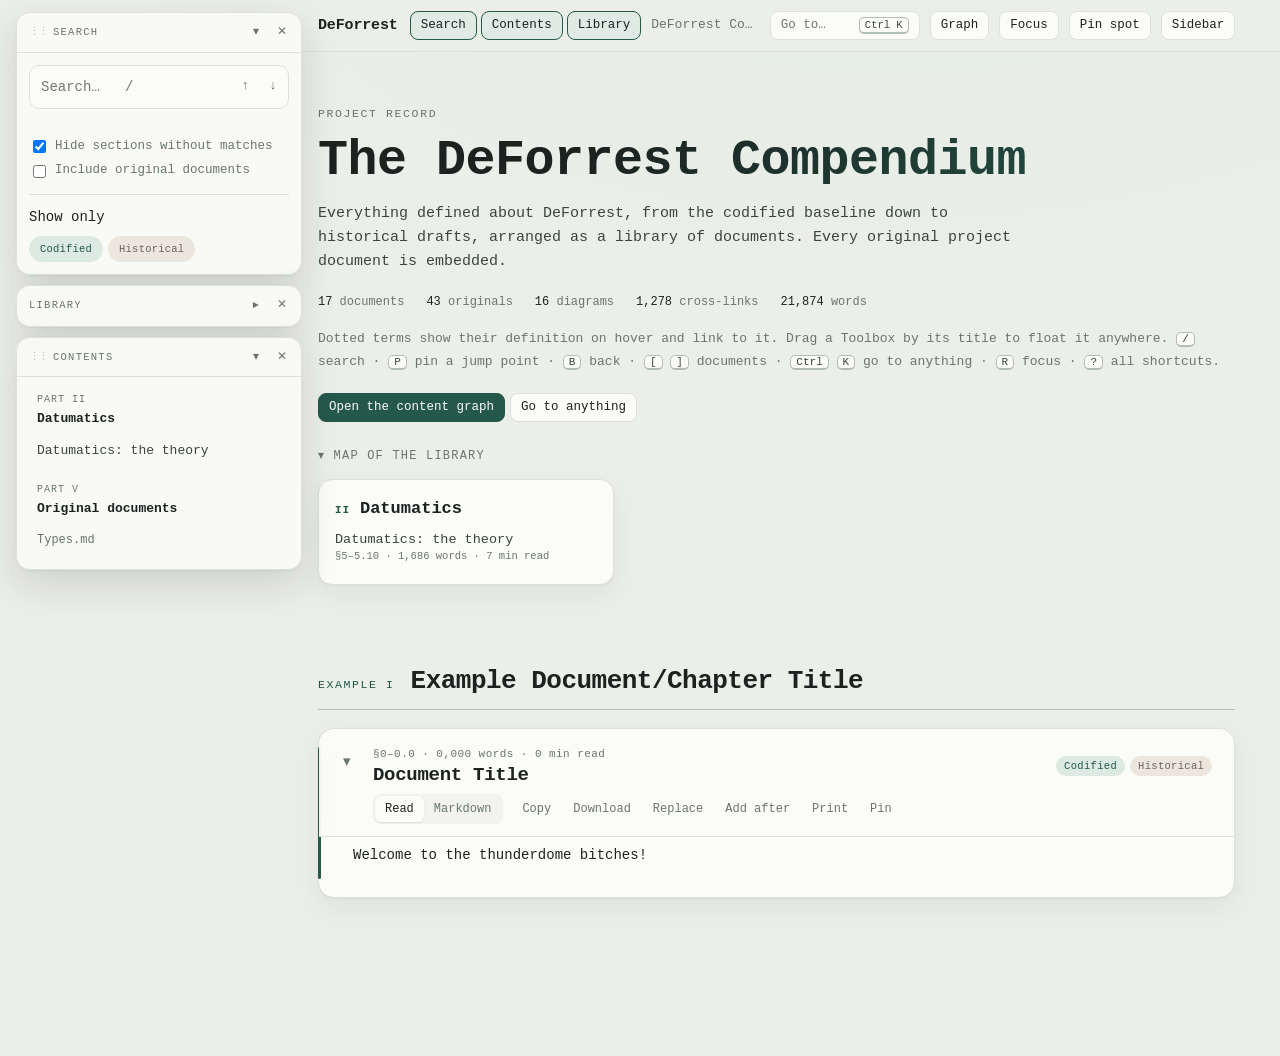
==== commit 79a680e9: "Minimal work on logging and file writing" ====
--- a/AI_Draft/index.html
+++ b/AI_Draft/index.html
@@ -17,24 +17,25 @@
 
 <body>
 
-<div class="shell"> <!-- Shell Begin -->
-
-<div class="tb-stack" id="tb-stack">
-  <section aria-label="Search" class="toolbox" id="tb-search">
-    <header class="tb-head" title="Drag to move">
-      <span class="tb-title">Search</span>
+<div class="Shell"> <!-- Shell Begin -->
+
+<div class="Toolbox-Stack" id="Toolbox-Stack">
+  <section aria-label="Search" class="Toolbox" id="tb-search">
+    <header class="Toolbox-Head" title="Drag to move">
+      <span aria-hidden="true" class="tb-grip">⋮⋮</span>
+      <span class="Toolbox-Title">Search</span>
       <!-- Collapse Button -->
-      <button aria-expanded="true" aria-label="Collapse Search" class="iconbtn" data-act="tb-collapse" type="button">▾</button>
+      <button aria-expanded="true" aria-label="Collapse Search" class="IconButton" data-act="Toolbox-Collapse" type="button">▾</button>
       <!-- Close Button -->
-      <button aria-label="Hide Search" class="iconbtn" data-act="tb-hide" type="button">✕</button>
+      <button aria-label="Hide Search" class="IconButton" data-act="Toolbox-Hide" type="button">✕</button>
     </header>
 
-    <div class="tb-body">
-      <div class="rail-block">
-        <div class="searchrow">
+    <div class="Toolbox-Body">
+      <div class="Rail-Block">
+        <div class="SearchRow">
           <input aria-label="Search" autocomplete="off" id="q" placeholder="Search…   /" spellcheck="false" type="search"/>
-          <button aria-label="Previous match" class="iconbtn" id="prevhit" title="Previous match (Shift+Enter)" type="button">↑</button>
-          <button aria-label="Next match" class="iconbtn" id="nexthit" title="Next match (Enter)" type="button">↓</button>
+          <button aria-label="Previous match" class="IconButton" id="prevhit" title="Previous match (Shift+Enter)" type="button">↑</button>
+          <button aria-label="Next match" class="IconButton" id="nexthit" title="Next match (Enter)" type="button">↓</button>
         </div>
 
         <div aria-live="polite" class="count" id="qcount"></div>
@@ -45,9 +46,8 @@
         </div>
       </div>
 
-
-      <div class="rail-block">
-      <span class="rail-label">Show only</span>
+      <div class="Rail-Block">
+      <span class="Rail-Label">Show only</span>
       <div class="chips" id="statuschips">
       <button aria-pressed="false" class="chipbtn cod" data-st="cod" type="button">Codified</button>
       <button aria-pressed="false" class="chipbtn his" data-st="his" type="button">Historical</button>
@@ -56,18 +56,18 @@
     </div>
   </section>
 
-  <section aria-label="Library" class="toolbox" id="tb-tools">
-    <header class="tb-head" title="Drag to move">
-      <span class="tb-title">Library</span>
+  <section aria-label="Library" class="Toolbox" id="tb-tools">
+    <header class="Toolbox-Head" title="Drag to move">
+      <span class="Toolbox-Title">Library</span>
       <!-- Collapse Button -->
-      <button aria-expanded="true" aria-label="Collapse Library" class="iconbtn" data-act="tb-collapse" type="button">▾</button>
+      <button aria-expanded="true" aria-label="Collapse Library" class="IconButton" data-act="Toolbox-Collapse" type="button">▾</button>
       <!-- Close Button -->
-      <button aria-label="Hide Library" class="iconbtn" data-act="tb-hide" type="button">✕</button>
+      <button aria-label="Hide Library" class="IconButton" data-act="Toolbox-Hide" type="button">✕</button>
     </header>
 
-    <div class="tb-body">
-      <div class="rail-block">
-        <div class="toolrow">
+    <div class="Toolbox-Body">
+      <div class="Rail-Block">
+        <div class="Toolrow">
           <button class="btn primary" data-act="add-doc" type="button">Add document</button>
           <button class="btn" data-act="fold-all" type="button">Fold all</button>
           <button class="btn" data-act="unfold-all" type="button">Unfold all</button>
@@ -75,14 +75,14 @@
           <button class="btn" data-act="theme" id="themebtn" type="button">Theme: auto</button>
           <button aria-pressed="false" class="btn" data-act="edit-toggle" id="editbtn" type="button">Edit text</button>
           <button aria-label="Keyboard shortcuts" class="btn" data-act="help" type="button">?</button>
-          <button class="btn" data-act="tb-reset" title="Put every toolbox back in the docked column" type="button">Reset toolboxes</button>
+          <button class="btn" data-act="tb-reset" title="Put every Toolbox back in the docked column" type="button">Reset Toolboxes</button>
         </div>
       </div>
 
       <div class="editpanel" id="editpanel">
         <p id="editstatus">Edit text: choose “Edit section” on any section, change it, then press Done.</p>
         <ul id="editlist"></ul>
-        <div class="toolrow">
+        <div class="Toolrow">
           <button class="btn primary" data-act="save-version" disabled="" id="savebtn" type="button">Write into page</button>
           <button class="btn" data-act="download-html" type="button">Download page</button>
           <button class="btn" data-act="copy-html" type="button">Copy HTML</button>
@@ -93,17 +93,17 @@
   </section>
 
 
-  <section aria-label="Contents" class="toolbox" id="tb-contents">
-    <header class="tb-head" title="Drag to move">
+  <section aria-label="Contents" class="Toolbox" id="tb-contents">
+    <header class="Toolbox-Head" title="Drag to move">
       <span aria-hidden="true" class="tb-grip">⋮⋮</span>
-      <span class="tb-title">Contents</span>
+      <span class="Toolbox-Title">Contents</span>
       <!-- Collapse Button -->
-      <button aria-expanded="true" aria-label="Collapse Contents" class="iconbtn" data-act="tb-collapse" type="button">▾</button>
+      <button aria-expanded="true" aria-label="Collapse Contents" class="IconButton" data-act="Toolbox-Collapse" type="button">▾</button>
       <!-- Close Button -->
-      <button aria-label="Hide Contents" class="iconbtn" data-act="tb-hide" type="button">✕</button>
+      <button aria-label="Hide Contents" class="IconButton" data-act="Toolbox-Hide" type="button">✕</button>
     </header>
 
-    <div class="tb-body">
+    <div class="Toolbox-Body">
       <nav aria-label="Contents" class="toc">
         <div class="toc-part"><a class="toc-ptitle" href="#part-ii"><span>Part II</span>Datumatics</a>
           <ol><li class="toc-doc"><a href="#d-datumatics-theory">Datumatics: the theory</a><ol>
@@ -136,9 +136,9 @@
   <div class="topbar">
     <div aria-label="Toolboxes" class="tb-dock" role="toolbar">
       <span class="brandmark">DeForrest</span>
-      <button class="btn" data-act="tb-toggle" data-tb="tb-search" title="Show or hide the Search toolbox" type="button">Search</button>
-      <button class="btn" data-act="tb-toggle" data-tb="tb-contents" title="Show or hide the Contents toolbox" type="button">Contents</button>
-      <button class="btn" data-act="tb-toggle" data-tb="tb-tools" title="Show or hide the Library toolbox" type="button">Library</button>
+      <button class="btn" data-act="tb-toggle" data-tb="tb-search" title="Show or hide the Search Toolbox" type="button">Search</button>
+      <button class="btn" data-act="tb-toggle" data-tb="tb-contents" title="Show or hide the Contents Toolbox" type="button">Contents</button>
+      <button class="btn" data-act="tb-toggle" data-tb="tb-tools" title="Show or hide the Library Toolbox" type="button">Library</button>
     </div>
 
     <!-- Back Button that shows up after any link interaction -->
@@ -183,7 +183,7 @@
       </div>
 
       <p class="hint">
-        Dotted terms show their definition on hover and link to it. Drag a toolbox by its title to float it anywhere.
+        Dotted terms show their definition on hover and link to it. Drag a Toolbox by its title to float it anywhere.
         <kbd>/</kbd> search ·
         <kbd>P</kbd> pin a jump point ·
         <kbd>B</kbd> back ·
@@ -194,7 +194,7 @@
         <kbd>?</kbd> all shortcuts.
       </p>
 
-      <div class="toolrow" style="margin-top:20px">
+      <div class="Toolrow" style="margin-top:20px">
         <button class="btn primary" data-act="graph" type="button">Open the content graph</button>
         <button class="btn" data-act="palette" type="button">Go to anything</button>
       </div>
@@ -286,14 +286,14 @@
         Tooltips
       </button>
     </div>
-    <button aria-label="Close sidebar" class="iconbtn" data-act="pins-toggle" type="button">✕</button>
+    <button aria-label="Close sidebar" class="IconButton" data-act="pins-toggle" type="button">✕</button>
   </div>
 
   <div id="tab-pins" style="display:grid;gap:12px">
     <p class="small">
       Temporary links for this visit. Pin a spot, a document or a heading, then jump back with one click. They clear when you close the tab.
     </p>
-    <div class="toolrow">
+    <div class="Toolrow">
       <button class="btn primary" data-act="pin-here" type="button">Pin this spot</button>
       <button class="btn" data-act="pins-clear" type="button">Clear all</button>
     </div>
@@ -304,7 +304,7 @@
     <p class="small">
       Select any text in a document, then pick a colour. Highlights are kept in this browser and saved into the page with “Write into page” or “Download page”.
     </p>
-    <div class="toolrow">
+    <div class="Toolrow">
       <div class="seg" id="hlfilter">
         <button class="segbtn on" data-hlf="" type="button">All</button>
         <button class="segbtn" data-hlf="y" type="button"><i class="dot y"></i></button>
@@ -313,7 +313,7 @@
         <button class="segbtn" data-hlf="p" type="button"><i class="dot p"></i></button>
       </div>
     </div>
-    <div class="toolrow">
+    <div class="Toolrow">
       <button class="btn" data-act="hl-copy" type="button">Copy as Markdown</button>
       <button class="btn" data-act="hl-download" type="button">Download</button>
       <button class="btn danger" data-act="hl-clear" type="button">Clear all</button>
@@ -327,7 +327,7 @@
     <button class="segbtn" data-tm="all" type="button">Every tooltip</button>
   </div>
 
-  <div class="toolrow">
+  <div class="Toolrow">
     <input autocomplete="off" id="termfilter" placeholder="Filter tooltips…" spellcheck="false" type="search"/>
     <button class="btn primary" data-act="term-add" type="button">+ Add</button>
   </div>
@@ -343,7 +343,7 @@
       <input id="tf-target" list="tf-targets" placeholder="<Document | Section>" type="text"/>
     </label>
     <datalist id="tf-targets"></datalist>
-    <div class="toolrow">
+    <div class="Toolrow">
       <button class="btn primary" type="submit">Save</button>
       <button class="btn" data-act="term-cancel" type="button">Cancel</button>
       <!--These seem not to work at all?-->
@@ -417,7 +417,7 @@
     <div class="ingest-summary" id="ingest-summary"></div>
     <label class="field">Title <input id="ingest-name" type="text"/></label>
     <label class="field">Place <select id="ingest-place"></select></label>
-    <div class="toolrow" style="margin-top:14px">
+    <div class="Toolrow" style="margin-top:14px">
     <button class="btn primary" data-act="ingest-write" disabled="" id="ingest-write" type="button">Write into page</button>
     <button class="btn" data-act="ingest-draft" disabled="" id="ingest-draft" type="button">Keep as draft</button>
     <button class="btn" data-act="ingest-close" type="button">Cancel</button>
@@ -461,7 +461,7 @@
     <p class="pnote">
       External links and the video reference list are left out of prints. For a PDF, choose “Save as PDF” as the destination. The page has its own page numbers, so turn off the browser’s “Headers and footers”. If printing is blocked here, download the print-ready file and print it from your browser.
     </p>
-    <div class="toolrow">
+    <div class="Toolrow">
       <button class="btn primary" data-act="print-go" type="button">Print</button>
       <button class="btn" data-act="print-file" type="button">Download print-ready file</button>
       <button class="btn" data-act="print-close" type="button">Cancel</button>
@@ -541,7 +541,7 @@
     <p style="font-size:13px;color:var(--muted)">
       Uploaded and replaced documents, and text edits, are stored inside the page as an overlay; the original content stays underneath and every change can be restored. On claude.ai, “Write into page” saves a new version and reloads. Offline, use “Download page” to keep the updated single file.
     </p>
-    <div class="toolrow"><button class="btn" data-act="help-close" type="button">Close</button></div>
+    <div class="Toolrow"><button class="btn" data-act="help-close" type="button">Close</button></div>
   </div>
 </div>
 
--- a/AI_Draft/styles.css
+++ b/AI_Draft/styles.css
@@ -65,39 +65,39 @@
 button { font: inherit; color: inherit; }
 [hidden] { display: none !important; }
 
-.shell { display: grid; grid-template-columns: minmax(0, 1fr); min-height: 100%; }
-body.pins-open .shell { grid-template-columns: minmax(0, 1fr) 330px; }
-
-/* ---------- floating toolboxes ---------- */
-.tb-stack { position: fixed; left: 16px; top: 12px; bottom: 12px; width: 286px; z-index: 40; display: flex; flex-direction: column; gap: 10px; pointer-events: none; }
-.toolbox { pointer-events: auto; background: color-mix(in srgb, var(--sheet) 88%, transparent); backdrop-filter: saturate(1.3) blur(14px); -webkit-backdrop-filter: saturate(1.3) blur(14px);
+.Shell { display: grid; grid-template-columns: minmax(0, 1fr); min-height: 100%; }
+body.pins-open .Shell { grid-template-columns: minmax(0, 1fr) 330px; }
+
+/* ---------- floating Toolboxes ---------- */
+.Toolbox-Stack { position: fixed; left: 16px; top: 12px; bottom: 12px; width: 286px; z-index: 40; display: flex; flex-direction: column; gap: 10px; pointer-events: none; }
+.Toolbox { pointer-events: auto; background: color-mix(in srgb, var(--sheet) 88%, transparent); backdrop-filter: saturate(1.3) blur(14px); -webkit-backdrop-filter: saturate(1.3) blur(14px);
   border: 1px solid var(--rule); border-radius: 14px; box-shadow: 0 1px 2px rgba(20,30,26,.06), 0 14px 38px rgba(20,30,26,.14); display: flex; flex-direction: column; min-height: 0; width: 286px; }
-.toolbox.free { position: fixed; z-index: 45; }
-.toolbox.dragging { box-shadow: 0 2px 4px rgba(20,30,26,.08), 0 24px 60px rgba(20,30,26,.24); opacity: .96; }
-.tb-head { display: flex; align-items: center; gap: 6px; padding: 7px 8px 7px 12px; cursor: grab; user-select: none; border-bottom: 1px solid var(--rule); touch-action: none; }
-.toolbox.dragging .tb-head { cursor: grabbing; }
-.tb-head .tb-title { flex: 1; font-family: var(--font-mono); font-size: 10.5px; letter-spacing: .12em; text-transform: uppercase; color: var(--muted); }
-.tb-head .tb-grip { color: var(--rule-strong); font-size: 11px; letter-spacing: -2px; }
-.tb-head .iconbtn { padding: 2px 6px; font-size: 12px; }
-.tb-body { padding: 12px; display: grid; gap: 12px; overflow: auto; min-height: 0; scrollbar-width: thin; }
-.toolbox.collapsed .tb-body { display: none; }
-.toolbox.collapsed .tb-head { border-bottom-color: transparent; }
-.toolbox.collapsed [data-act="tb-collapse"] { transform: rotate(-90deg); }
+.Toolbox.free { position: fixed; z-index: 45; }
+.Toolbox.dragging { box-shadow: 0 2px 4px rgba(20,30,26,.08), 0 24px 60px rgba(20,30,26,.24); opacity: .96; }
+.Toolbox-Head { display: flex; align-items: center; gap: 6px; padding: 7px 8px 7px 12px; cursor: grab; user-select: none; border-bottom: 1px solid var(--rule); touch-action: none; }
+.Toolbox.dragging .Toolbox-Head { cursor: grabbing; }
+.Toolbox-Head .Toolbox-Title { flex: 1; font-family: var(--font-mono); font-size: 10.5px; letter-spacing: .12em; text-transform: uppercase; color: var(--muted); }
+.Toolbox-Head .tb-grip { color: var(--rule-strong); font-size: 11px; letter-spacing: -2px; }
+.Toolbox-Head .IconButton { padding: 2px 6px; font-size: 12px; }
+.Toolbox-Body { padding: 12px; display: grid; gap: 12px; overflow: auto; min-height: 0; scrollbar-width: thin; }
+.Toolbox.collapsed .Toolbox-Body { display: none; }
+.Toolbox.collapsed .Toolbox-Head { border-bottom-color: transparent; }
+.Toolbox.collapsed [data-act="Toolbox-Collapse"] { transform: rotate(-90deg); }
 #tb-contents { flex: 0 1 auto; }
-#tb-contents .tb-body { max-height: calc(100vh - 60px); }
+#tb-contents .Toolbox-Body { max-height: calc(100vh - 60px); }
 .tb-dock { display: flex; align-items: center; gap: 4px; }
 .tb-dock .brandmark { font-family: var(--font-display); font-weight: 700; font-size: 15px; letter-spacing: -.01em; margin-right: 8px; white-space: nowrap; }
 .tb-dock .btn.off { opacity: .55; }
 @media (min-width: 1240px) { body.tb-docked main { padding-left: 318px; } }
-.rail-block { display: grid; gap: 7px; min-width: 0; }
-.tb-body .rail-block + .rail-block { padding-top: 10px; border-top: 1px solid var(--rule); }
-.rail-block > * { min-width: 0; }
+.Rail-Block { display: grid; gap: 7px; min-width: 0; }
+.Toolbox-Body .Rail-Block + .Rail-Block { padding-top: 10px; border-top: 1px solid var(--rule); }
+.Rail-Block > * { min-width: 0; }
 .rail-label { font-size: 10.5px; color: var(--muted); font-family: var(--font-mono); text-transform: uppercase; letter-spacing: .1em; }
-.searchrow { display: flex; gap: 4px; min-width: 0; background: var(--sheet); border: 1px solid var(--rule); border-radius: 10px; padding: 3px; }
-.searchrow:focus-within { border-color: var(--accent); box-shadow: 0 0 0 3px var(--accent-soft); }
-.searchrow input { flex: 1 1 auto; width: 100%; min-width: 0; padding: 6px 8px; border: 0; background: transparent; color: var(--ink); font: inherit; font-size: 14px; outline: none; }
-.iconbtn { border: 0; background: transparent; border-radius: 7px; padding: 4px 8px; cursor: pointer; color: var(--muted); font-size: 13px; }
-.iconbtn:hover { background: var(--panel); color: var(--ink); }
+.SearchRow { display: flex; gap: 4px; min-width: 0; background: var(--sheet); border: 1px solid var(--rule); border-radius: 10px; padding: 3px; }
+.SearchRow:focus-within { border-color: var(--accent); box-shadow: 0 0 0 3px var(--accent-soft); }
+.SearchRow input { flex: 1 1 auto; width: 100%; min-width: 0; padding: 6px 8px; border: 0; background: transparent; color: var(--ink); font: inherit; font-size: 14px; outline: none; }
+.IconButton { border: 0; background: transparent; border-radius: 7px; padding: 4px 8px; cursor: pointer; color: var(--muted); font-size: 13px; }
+.IconButton:hover { background: var(--panel); color: var(--ink); }
 .btn { border: 1px solid var(--rule); background: var(--sheet); color: var(--ink); border-radius: 8px; padding: 5px 10px; font-size: 12.5px; cursor: pointer; line-height: 1.35; transition: border-color .15s, background .15s; }
 .btn:hover { border-color: var(--rule-strong); }
 .btn.on { background: var(--accent-soft); border-color: var(--accent); }
@@ -113,7 +113,7 @@
 .chipbtn.cod { color: var(--cod); background: var(--cod-bg); }
 .chipbtn.his { color: var(--his); background: var(--his-bg); }
 .chipbtn[aria-pressed="true"] { border-color: currentColor; box-shadow: inset 0 0 0 1px currentColor; }
-.toolrow { display: flex; flex-wrap: wrap; gap: 5px; }
+.Toolrow { display: flex; flex-wrap: wrap; gap: 5px; }
 .editpanel { border: 1px solid var(--rule); border-radius: 12px; padding: 12px; background: var(--sheet); display: none; gap: 8px; }
 body.editing .editpanel, .editpanel.has-drafts { display: grid; }
 .editpanel p { margin: 0; font-size: 12.5px; color: var(--muted); max-width: none; }
@@ -398,8 +398,8 @@
 #palres .s { grid-column: 2; font-size: 12px; color: var(--muted); overflow: hidden; text-overflow: ellipsis; white-space: nowrap; }
 #palres mark { background: transparent; color: var(--accent); font-weight: 700; }
 .palfoot { display: flex; gap: 16px; padding: 8px 16px; border-top: 1px solid var(--rule); font-size: 11.5px; color: var(--muted); }
-body.focus .shell, body.focus.pins-open .shell { grid-template-columns: minmax(0, 1fr); }
-body.focus .tb-stack, body.focus .toolbox { display: none !important; }
+body.focus .Shell, body.focus.pins-open .Shell { grid-template-columns: minmax(0, 1fr); }
+body.focus .Toolbox-Stack, body.focus .Toolbox { display: none !important; }
 body.focus main { padding-left: clamp(16px, 3.5vw, 48px) !important; }
 body.focus aside.pins { display: none !important; }
 body.focus .wrap { max-width: 860px; }
@@ -430,7 +430,7 @@
 #hllist li { max-width: none; margin: 0; background: var(--sheet); border: 1px solid var(--rule); border-left: 4px solid var(--rule-strong); border-radius: 10px; padding: 8px 10px; display: grid; gap: 4px; }
 #hllist li.y { border-left-color: #e2bf35; } #hllist li.g { border-left-color: #5fb882; } #hllist li.b { border-left-color: #5f97dc; } #hllist li.p { border-left-color: #e07aa5; }
 #hllist li.flash { animation: flash 1.6s ease-out; }
-#hllist .q { font-size: 12.5px; color: var(--ink); cursor: pointer; display: -webkit-box; -webkit-line-clamp: 4; -webkit-box-orient: vertical; overflow: hidden; }
+#hllist .q { font-size: 12.5px; color: var(--ink); cursor: pointer; display: -webkit-box; -webkit-line-clamp: 4; line-clamp: 4; -webkit-box-orient: vertical; overflow: hidden; }
 #hllist .q:hover { color: var(--accent); }
 #hllist .loc { font-size: 11px; color: var(--muted); overflow: hidden; text-overflow: ellipsis; white-space: nowrap; }
 #hllist .note { font-size: 12px; color: var(--ink-2); background: var(--panel); border-radius: 7px; padding: 5px 8px; white-space: pre-wrap; }
@@ -440,7 +440,7 @@
 #hllist .acts button:hover { background: var(--panel); color: var(--ink); }
 #hllist .acts .sw { width: 14px; height: 14px; border-radius: 50%; padding: 0; margin: 2px; }
 #hllist li.empty, #termlist li.empty { display: block; border-left-width: 1px; color: var(--muted); font-size: 12.5px; }
-#tab-terms .toolrow { flex-wrap: nowrap; }
+#tab-terms .Toolrow { flex-wrap: nowrap; }
 #termfilter { flex: 1; min-width: 0; }
 #termform { display: grid; gap: 8px; background: var(--sheet); border: 1px solid var(--accent); border-radius: 12px; padding: 12px; }
 #termform[hidden] { display: none; }
@@ -477,14 +477,14 @@
 .glegend i { display: inline-block; width: 9px; height: 9px; border-radius: 50%; margin-right: 5px; vertical-align: 0; }
 .ghint { font-size: 11px; color: var(--muted); padding: 6px 14px; border-top: 1px solid var(--rule); }
 @media (max-width: 1180px) {
-  body.pins-open .shell { grid-template-columns: minmax(0, 1fr); }
+  body.pins-open .Shell { grid-template-columns: minmax(0, 1fr); }
   body.pins-open aside.pins { position: fixed; right: 0; top: 0; width: 330px; z-index: 60; box-shadow: -10px 0 30px rgba(0,0,0,.15); }
   body.pins-open #totop { right: 20px; }
 }
 @media (max-width: 900px) {
-  .shell, body.pins-open .shell { grid-template-columns: 1fr; }
-  .tb-stack { position: static; width: auto; padding: 10px 12px 0; }
-  .toolbox, .toolbox.free { position: static; width: auto; left: auto !important; top: auto !important; }
+  .Shell, body.pins-open .Shell { grid-template-columns: 1fr; }
+  .Toolbox-Stack { position: static; width: auto; padding: 10px 12px 0; }
+  .Toolbox, .Toolbox.free { position: static; width: auto; left: auto !important; top: auto !important; }
   .tb-dock .brandmark { display: none; }
   .d-body { padding: 6px 18px 24px; }
   .d-head { top: 52px; padding: 12px 14px 10px 8px; }
@@ -526,9 +526,9 @@
   @page divider { @top-left { content: none; } @top-right { content: none; } @bottom-left { content: none; } }
   html, body { background: #fff !important; }
   body { color: var(--ink); font: 8.7pt/1.5 var(--font-body); -webkit-print-color-adjust: exact; print-color-adjust: exact; }
-  .tb-stack, .toolbox, aside.pins, .topbar, #totop, .masthead, .modal, #tip, #toast, #editbar, #selbar, .copybtn, .hlink, .hpin, .fold, .d-fold, .edit-btn, .d-bar, .d-foot, .dmenu-wrap,
+  .Toolbox-Stack, .Toolbox, aside.pins, .topbar, #totop, .masthead, .modal, #tip, #toast, #editbar, #selbar, .copybtn, .hlink, .hpin, .fold, .d-fold, .edit-btn, .d-bar, .d-foot, .dmenu-wrap,
   details.textver, .d-raw, template, .orig-tools, .printbar, #part-added[hidden], .d-note:empty { display: none !important; }
-  .shell { display: block !important; } main { padding: 0 !important; } .wrap { max-width: none !important; margin: 0 !important; padding: 0 !important; }
+  .Shell { display: block !important; } main { padding: 0 !important; } .wrap { max-width: none !important; margin: 0 !important; padding: 0 !important; }
   body.printing article.dcard:not(.ptarget) { display: none !important; }
   body.printing .lib-part:not(:has(.ptarget)), body.printing #part-added:not(:has(.ptarget)) { display: none !important; }
   body.print-single .part-head, body.print-single .part-intro { display: none !important; }
